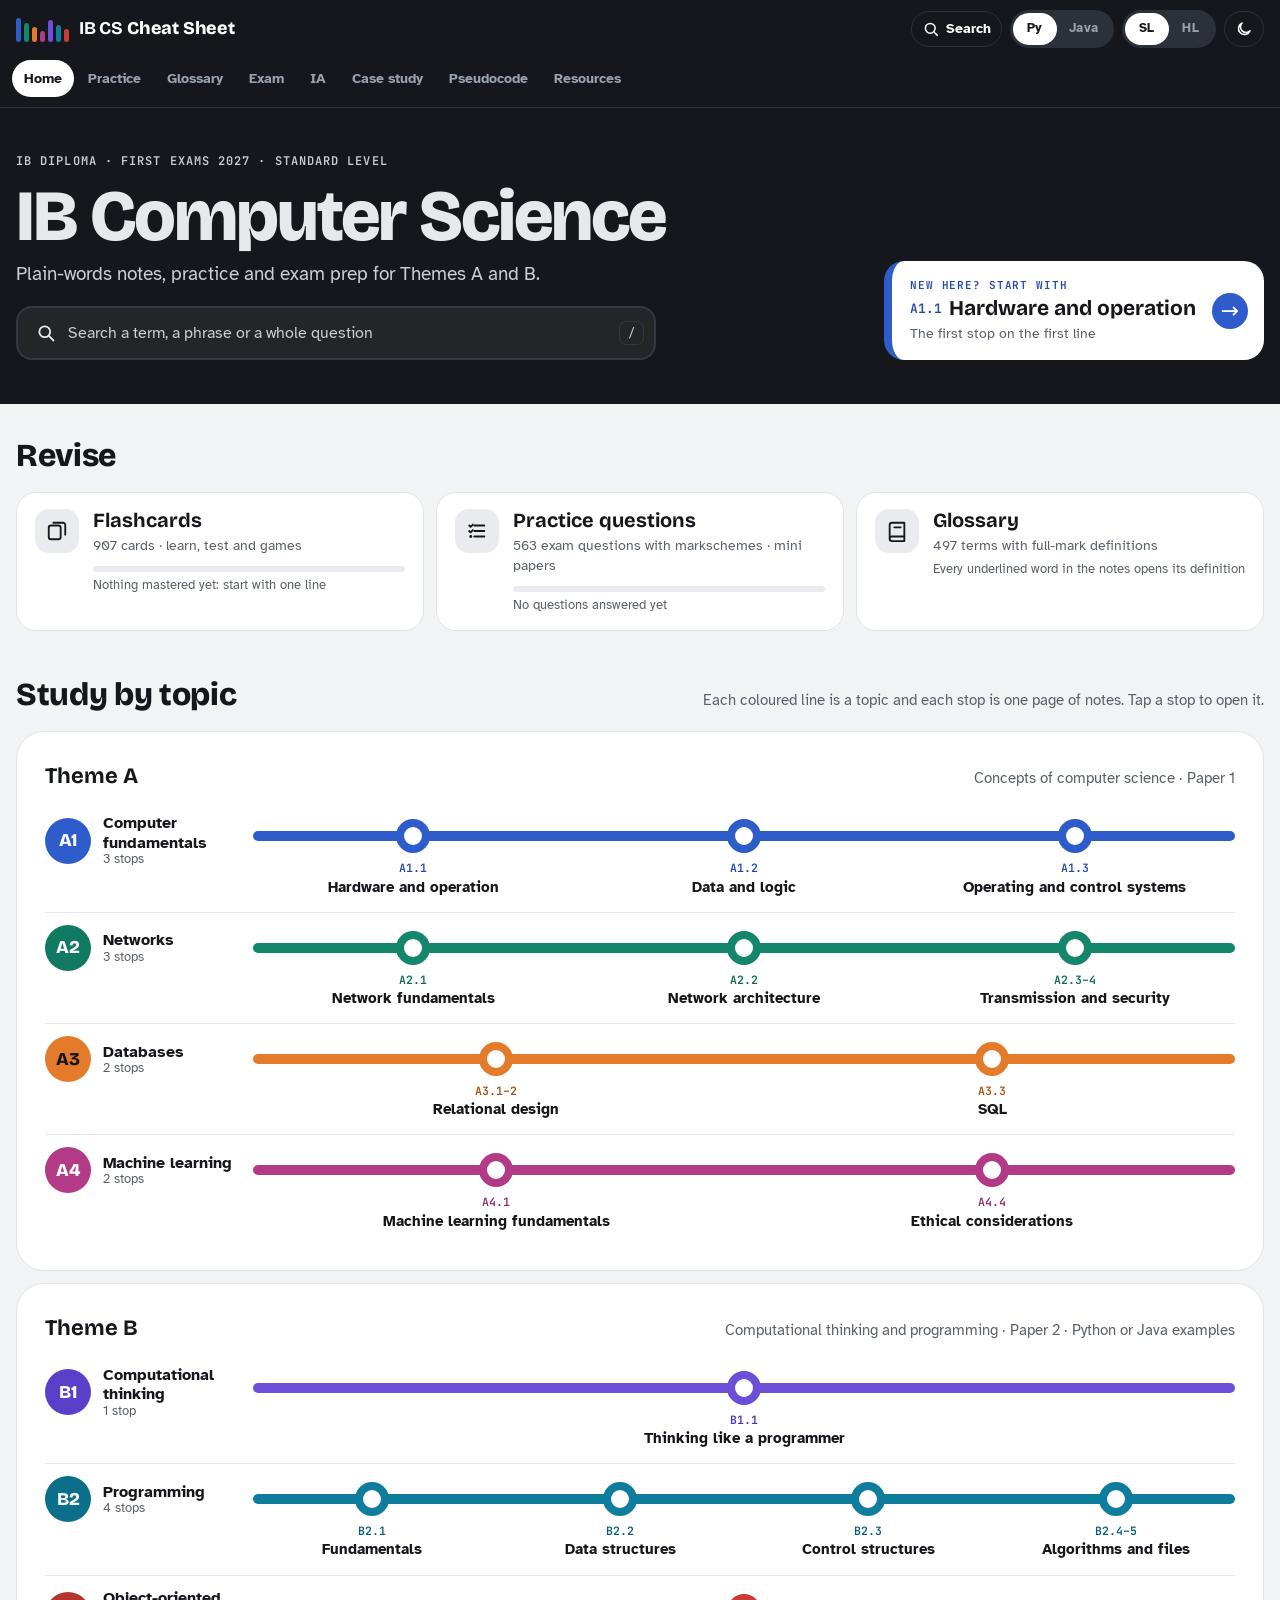
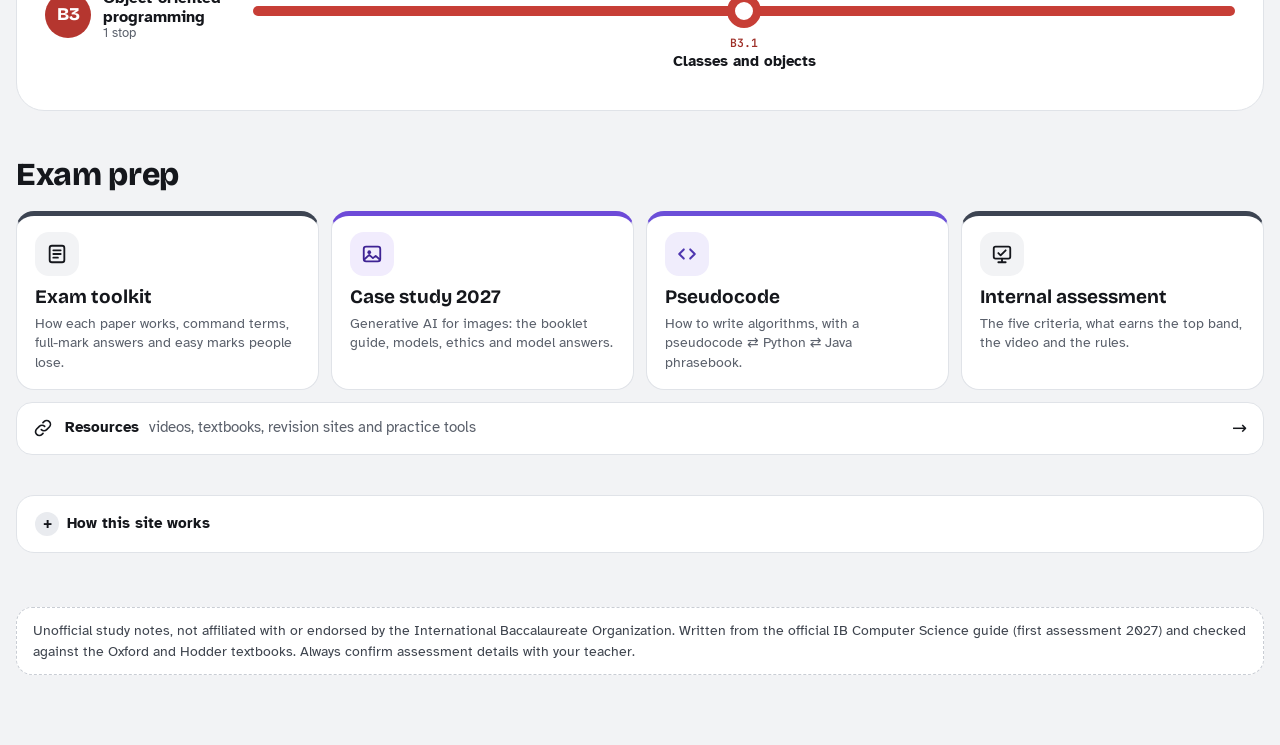
==== index.html @ 24928349 "Practice: 365 new Paper 1 exam-style questions across A1 to A4, each with a markscheme and a step-by" ====
<!doctype html><html lang="en"><head><meta charset="utf-8"><meta name="viewport" content="width=device-width,initial-scale=1,viewport-fit=cover"><title>IB Computer Science notes (2027)</title>

<meta name="description" content="Free IB Diploma Computer Science notes for the 2027 syllabus, SL and HL: every topic in plain words with diagrams, a glossary of definitions, flashcards, exam-style practice questions, Python and Java code, pseudocode help and the 2027 case study.">
<link rel="preconnect" href="https://fonts.googleapis.com"><link rel="preconnect" href="https://fonts.gstatic.com" crossorigin>
<link rel="preload" as="style" href="https://fonts.googleapis.com/css2?family=Atkinson+Hyperlegible:ital,wght@0,400;0,700;1,400&family=Bricolage+Grotesque:opsz,wght@12..96,500;12..96,700;12..96,800&family=JetBrains+Mono:wght@400;600&display=swap" onload="this.onload=null;this.rel='stylesheet'"><noscript><link rel="stylesheet" href="https://fonts.googleapis.com/css2?family=Atkinson+Hyperlegible:ital,wght@0,400;0,700;1,400&family=Bricolage+Grotesque:opsz,wght@12..96,500;12..96,700;12..96,800&family=JetBrains+Mono:wght@400;600&display=swap"></noscript>
<link rel="stylesheet" href="assets/css/style.css?v=20261125i"><meta property="og:type" content="website"><meta property="og:title" content="IB Computer Science notes (2027)"><meta property="og:description" content="Free IB Diploma Computer Science notes for the 2027 syllabus, SL and HL: every topic in plain words with diagrams, a glossary of definitions, flashcards, exam-style practice questions, Python and Java code, pseudocode help and the 2027 case study."><meta name="theme-color" content="#15171C"><link rel="icon" href="favicon.svg" type="image/svg+xml"><link rel="canonical" href="https://d1v4nchik.github.io/dpcomputerscience27/"><meta property="og:url" content="https://d1v4nchik.github.io/dpcomputerscience27/"><meta property="og:image" content="https://d1v4nchik.github.io/dpcomputerscience27/assets/img/social-preview.png"><meta property="og:image:width" content="1280"><meta property="og:image:height" content="640"><meta property="og:image:alt" content="IB Computer Science notes: home page with the topic line map"><meta name="twitter:card" content="summary_large_image"><script>window.CS_STATIC=1</script></head><body><noscript><div style="padding:16px;font-family:sans-serif">Please turn on JavaScript to use these notes.</div></noscript>
<div class="topbar" id="topbar">
  <div class="tb-in">
    <a class="brand" href="#map" aria-label="IB CS Cheat Sheet: line map">
      <span class="bars" aria-hidden="true"><i class="th-A1"></i><i class="th-A2"></i><i class="th-A3"></i><i class="th-A4"></i><i class="th-B1"></i><i class="th-B2"></i><i class="th-B3"></i><i class="th-B4 hlx"></i></span>
      <span class="bname">IB CS <b>Cheat Sheet</b></span>
    </a>
    <nav class="tabs" id="tabs" aria-label="Sections">
      <a href="#map" data-v="map">Home</a>
      <a href="#practice" data-v="practice">Practice</a>
      <a href="#glossary" data-v="glossary">Glossary</a>
      <a href="#exam" data-v="exam">Exam</a>
      <a href="#ia" data-v="ia">IA</a>
      <a href="#case-study" data-v="case-study">Case study</a>
      <a href="#pseudocode" data-v="pseudocode">Pseudocode</a>
      <a href="#resources" data-v="resources">Resources</a>
    </nav>
    <div class="tb-ctl">
      <button type="button" class="iconbtn" id="btn-search" aria-label="Search the notes (press /)"><svg viewBox="0 0 24 24" aria-hidden="true"><circle cx="11" cy="11" r="6.5"/><path d="m16 16 4.5 4.5"/></svg><span class="lbl">Search</span></button>
      <div class="langsw" role="group" aria-label="Code language for Theme B examples">
        <button type="button" data-lang="py" aria-pressed="true" title="Show code examples in Python">Py</button>
        <button type="button" data-lang="java" aria-pressed="false" title="Show code examples in Java">Java</button>
      </div>
      <div class="lvl" role="group" aria-label="Course level">
        <button type="button" data-level="sl" aria-pressed="true">SL</button>
        <button type="button" data-level="hl" aria-pressed="false">HL</button>
      </div>
      <button type="button" class="iconbtn" id="btn-theme" aria-label="Switch between light and dark"><svg class="i-moon" viewBox="0 0 24 24" aria-hidden="true"><path d="M20 14.5A8 8 0 1 1 9.5 4a6.5 6.5 0 0 0 10.5 10.5z"/></svg><svg class="i-sun" viewBox="0 0 24 24" aria-hidden="true"><circle cx="12" cy="12" r="4"/><path d="M12 2.5v2M12 19.5v2M2.5 12h2M19.5 12h2M5.3 5.3l1.4 1.4M17.3 17.3l1.4 1.4M5.3 18.7l1.4-1.4M17.3 6.7l1.4-1.4"/></svg></button>
    </div>
  </div>
</div>

<div id="app" role="main">
  <section class="view" id="view-map" aria-label="Home"></section>
  <section class="view" id="view-page" aria-live="polite"></section>
  <section class="view" id="view-flashcards" aria-label="Flashcards">
    <div class="vhead th-IA"><div class="vh-in"><div class="eyebrow">Practise</div><h1>Practice</h1>
      <p id="fc-intro">Exam-style questions with markschemes, flashcards for every term, and the IB specimen papers broken down. Your progress is saved on this device.</p></div></div>
    <div class="vbody pxv">
      <div class="studybar" id="sb-flashcards"></div>
      <div class="fcl">
        <aside class="fcl-side">
          <section class="fcl-box fcl-deck"><span class="fcl-bh">Your cards</span>
            <div class="fcx-head"><div class="fcx-stat"><b id="fcx-sel">0</b><span>selected</span></div><div class="fcx-stat"><b id="fcx-selm">0%</b><span>mastered</span></div></div>
            <div class="deck" id="fc-deck"></div>
            <div class="fcl-foot"><span><b id="fcx-mast">0</b> of <span id="fcx-total">0</span> cards in the course mastered</span><div class="fcx-sync" id="fcx-sync"><i></i><span>Progress saved on this device</span></div></div>
          </section>
          <div class="modes" id="fc-modes" role="group" aria-label="Study mode" hidden></div>
        </aside>
        <div class="fcl-main">
          <div class="pmh"><div class="sb-modes" role="group" aria-label="Study mode"></div></div>
          <div class="focusbar" id="fc-focusbar"></div>
          <div class="stage" id="fc-stage" aria-live="polite"></div>
        </div>
      </div>
    </div>
  </section>
  <section class="view" id="view-practice" aria-label="Practice"></section>
  <section class="view" id="view-specimen" aria-label="Specimen papers"></section>
  <section class="view" id="view-glossary" aria-label="Glossary"></section>
  <section class="view" id="view-resources" aria-label="Resources"></section>
</div>

<div class="sheet-scrim" id="sheet-scrim" hidden></div>
<script src="assets/js/offline.js" defer></script>
<aside class="sheet" id="sheet" role="dialog" aria-modal="true" aria-labelledby="sheet-title" hidden>
  <div class="sheet-in" id="sheet-in"></div>
</aside>

<div class="search" id="search" role="dialog" aria-modal="true" aria-label="Search" hidden>
  <div class="search-box">
    <div class="search-row"><svg viewBox="0 0 24 24" aria-hidden="true"><circle cx="11" cy="11" r="6.5"/><path d="m16 16 4.5 4.5"/></svg>
      <input id="search-in" type="search" placeholder="Search a term, a phrase or a whole question" aria-label="Search terms, topics and notes" autocomplete="off" spellcheck="false">
      <button type="button" class="minibtn" id="search-close">Close <span class="kbd">Esc</span></button></div>
    <div class="search-res" id="search-res"></div>
  </div>
</div>


<script src="assets/js/data.js?v=20261126a"></script>
<script src="assets/js/syllabus.js?v=20261125i"></script>
<script src="assets/js/specimen.js?v=20261125i"></script>
<script src="assets/js/app.js?v=20261125i"></script>
<script src="assets/js/specview.js?v=20261125i"></script>
</body></html>
---- assets/css/style.css ----
/* inline colours from the notes (light), then dark values */
:root{--bd15171c:#15171C;--bd3d4452:#3D4452;--bd3e2394:#3E2394;--bdb8bec8:#B8BEC8;--bdc9cdd4:#C9CDD4;--bdd5d9df:#D5D9DF;--bde0e3e8:#E0E3E8;--bde6c65c:#E6C65C;--bde6e8ec:#E6E8EC;--bdeda19c:#EDA19C;--bdf2a900:#F2A900;--bdf2b07a:#F2B07A;--bdf8dcc4:#F8DCC4;--bdffffff:#FFFFFF;--bg000000:#000000;--bg000080:#000080;--bg0000ff:#0000FF;--bg008000:#008000;--bg008080:#008080;--bg00ff00:#00FF00;--bg00ffff:#00FFFF;--bg0a5f77:#0A5F77;--bg0b6e8a:#0B6E8A;--bg0d6b55:#0D6B55;--bg0e7c9b:#0E7C9B;--bg0f7a61:#0F7A61;--bg13866b:#13866B;--bg15171c:#15171C;--bg1e7a45:#1E7A45;--bg2449a8:#2449A8;--bg2828f0:#2828F0;--bg2841f0:#2841F0;--bg285af0:#285AF0;--bg2873f0:#2873F0;--bg288cf0:#288CF0;--bg28a5f0:#28A5F0;--bg28bef0:#28BEF0;--bg28d7f0:#28D7F0;--bg28f028:#28F028;--bg28f041:#28F041;--bg28f05a:#28F05A;--bg28f073:#28F073;--bg28f08c:#28F08C;--bg28f0a5:#28F0A5;--bg28f0be:#28F0BE;--bg28f0d7:#28F0D7;--bg28f0f0:#28F0F0;--bg2b303b:#2B303B;--bg2e5ccb:#2E5CCB;--bg2e7d32:#2E7D32;--bg3a3f48:#3A3F48;--bg3a4050:#3A4050;--bg3a9946:#3A9946;--bg3d4452:#3D4452;--bg3e2394:#3E2394;--bg3fa34d:#3FA34D;--bg4128f0:#4128F0;--bg418f45:#418F45;--bg41f028:#41F028;--bg4b2ba8:#4B2BA8;--bg4e36b0:#4E36B0;--bg4eab59:#4EAB59;--bg5a28f0:#5A28F0;--bg5a3fc9:#5A3FC9;--bg5a606b:#5A606B;--bg5af028:#5AF028;--bg6b4fd8:#6B4FD8;--bg6d4ad8:#6D4AD8;--bg7328f0:#7328F0;--bg73f028:#73F028;--bg7a5c00:#7A5C00;--bg7bc67e:#7BC67E;--bg7cc4b1:#7CC4B1;--bg800000:#800000;--bg800080:#800080;--bg808000:#808000;--bg808080:#808080;--bg84c5be:#84C5BE;--bg89c5de:#89C5DE;--bg8c28f0:#8C28F0;--bg8cf028:#8CF028;--bg8e2a6a:#8E2A6A;--bg8ea8e6:#8EA8E6;--bg8ec5ff:#8EC5FF;--bg9c84ec:#9C84EC;--bg9e2f28:#9E2F28;--bga3520f:#A3520F;--bga528f0:#A528F0;--bga5f028:#A5F028;--bga6d7c9:#A6D7C9;--bga8380a:#A8380A;--bga9d9e6:#A9D9E6;--bgacd5ff:#ACD5FF;--bgb23a86:#B23A86;--bgb3a4ee:#B3A4EE;--bgb4301f:#B4301F;--bgb5362f:#B5362F;--bgb5c7f0:#B5C7F0;--bgb7dbff:#B7DBFF;--bgb8bec8:#B8BEC8;--bgb9621f:#B9621F;--bgbe28f0:#BE28F0;--bgbef028:#BEF028;--bgc0c0c0:#C0C0C0;--bgc2410c:#C2410C;--bgc73e36:#C73E36;--bgc8e6ef:#C8E6EF;--bgc99a06:#C99A06;--bgc9cdd4:#C9CDD4;--bgcbe7df:#CBE7DF;--bgcfc4f6:#CFC4F6;--bgd5dff7:#D5DFF7;--bgd728f0:#D728F0;--bgd7f028:#D7F028;--bgda8dbf:#DA8DBF;--bgdfd8f8:#DFD8F8;--bge2c76d:#E2C76D;--bge37b2b:#E37B2B;--bge4f3f7:#E4F3F7;--bge4f4ea:#E4F4EA;--bge5f3ef:#E5F3EF;--bge6c65c:#E6C65C;--bge8833a:#E8833A;--bge9ecf1:#E9ECF1;--bge9eefb:#E9EEFB;--bgeaf6f2:#EAF6F2;--bgeecde2:#EECDE2;--bgf02828:#F02828;--bgf02841:#F02841;--bgf0285a:#F0285A;--bgf02873:#F02873;--bgf0288c:#F0288C;--bgf028a5:#F028A5;--bgf028be:#F028BE;--bgf028d7:#F028D7;--bgf028f0:#F028F0;--bgf04128:#F04128;--bgf05a28:#F05A28;--bgf07328:#F07328;--bgf08c28:#F08C28;--bgf0a528:#F0A528;--bgf0be28:#F0BE28;--bgf0d728:#F0D728;--bgf0edfc:#F0EDFC;--bgf0f028:#F0F028;--bgf1ecfd:#F1ECFD;--bgf2a900:#F2A900;--bgf2b07a:#F2B07A;--bgf2f3f5:#F2F3F5;--bgf3bdb9:#F3BDB9;--bgf7d3d1:#F7D3D1;--bgf7e7f1:#F7E7F1;--bgf7f8fa:#F7F8FA;--bgf8d2b2:#F8D2B2;--bgf8dcc4:#F8DCC4;--bgfbf4dc:#FBF4DC;--bgfce8e6:#FCE8E6;--bgfcebea:#FCEBEA;--bgfceee2:#FCEEE2;--bgfdecea:#FDECEA;--bgfdf1e2:#FDF1E2;--bgff0000:#FF0000;--bgff00ff:#FF00FF;--bgffc83d:#FFC83D;--bgffd66b:#FFD66B;--bgfff4e5:#FFF4E5;--bgffff00:#FFFF00;--bgffffff:#FFFFFF;--fg0a5f77:#0A5F77;--fg0d6b55:#0D6B55;--fg0e7c9b:#0E7C9B;--fg13866b:#13866B;--fg15171c:#15171C;--fg1e7a45:#1E7A45;--fg2449a8:#2449A8;--fg2e5ccb:#2E5CCB;--fg3e2394:#3E2394;--fg4e36b0:#4E36B0;--fg5a606b:#5A606B;--fg6b4fd8:#6B4FD8;--fg6d4ad8:#6D4AD8;--fg7a5c00:#7A5C00;--fg8a4b00:#8A4B00;--fg8e2a6a:#8E2A6A;--fg9e2f28:#9E2F28;--fga3520f:#A3520F;--fgb23a86:#B23A86;--fgb4301f:#B4301F;--fgc2410c:#C2410C;--fgc73e36:#C73E36;--fge0463f:#E0463F;--mk15171c:#15171C;--mk3a3f48:#3A3F48;--mkc9cdd4:#C9CDD4;--mkeaf6f2:#EAF6F2;--mkffffff:#FFFFFF;}
.th-B1,[data-th="B1"]{--line:#6B4FD8;--band:#5A3FC9;--tdark:#4E36B0;--mid:#B3A4EE;--tint:#F0EDFC;--tint2:#DFD8F8;--on:#FFFFFF}
.th-B2,[data-th="B2"]{--line:#0E7C9B;--band:#0B6E8A;--tdark:#0A5F77;--mid:#7FC3D6;--tint:#E4F3F7;--tint2:#C8E6EF;--on:#FFFFFF}
.th-B3,[data-th="B3"]{--line:#C73E36;--band:#B5362F;--tdark:#9E2F28;--mid:#EDA19C;--tint:#FCEBEA;--tint2:#F7D3D1;--on:#FFFFFF}
.th-A1,[data-th="A1"]{--line:#2E5CCB;--band:#2E5CCB;--tdark:#2449A8;--mid:#8EA8E6;--tint:#E9EEFB;--tint2:#D5DFF7;--on:#FFFFFF}
.th-A2,[data-th="A2"]{--line:#13866B;--band:#0F7A61;--tdark:#0D6B55;--mid:#7CC4B1;--tint:#E5F3EF;--tint2:#CBE7DF;--on:#FFFFFF}
.th-A3,[data-th="A3"]{--line:#E37B2B;--band:#E37B2B;--tdark:#A3520F;--mid:#F2B07A;--tint:#FCEEE2;--tint2:#F8DCC4;--on:#15171C}
.th-A4,[data-th="A4"]{--line:#B23A86;--band:#B23A86;--tdark:#8E2A6A;--mid:#DA8DBF;--tint:#F7E7F1;--tint2:#EECDE2;--on:#FFFFFF}
.th-IA,[data-th="IA"]{--line:#3D4452;--band:#2B303B;--tdark:#15171C;--mid:#9AA3AE;--tint:#F2F3F5;--tint2:#E0E3E8;--on:#FFFFFF}
.th-B4,[data-th="B4"]{--line:#C99A06;--band:#C99A06;--tdark:#7A5C00;--mid:#E6C65C;--tint:#FBF4DC;--tint2:#F3E3AE;--on:#15171C}
.th-CS,[data-th="CS"]{--line:#6D4AD8;--band:#4B2BA8;--tdark:#3E2394;--mid:#B7A3F2;--tint:#F1ECFD;--tint2:#E2D8FA;--on:#FFFFFF}
.th-EX,[data-th="EX"]{--line:#3D4452;--band:#2B303B;--tdark:#15171C;--mid:#9AA3AE;--tint:#F2F3F5;--tint2:#E0E3E8;--on:#FFFFFF}
@media (prefers-color-scheme: dark){:root:not([data-theme="light"]){--bd15171c:#C9CED6;--bd3d4452:#AFB7C5;--bd3e2394:#B0AAFF;--bdb8bec8:#3A3D42;--bdc9cdd4:#3B3D41;--bdd5d9df:#3B3D40;--bde0e3e8:#30343C;--bde6c65c:#5C4B10;--bde6e8ec:#2C3038;--bdeda19c:#68413F;--bdf2a900:#6A4400;--bdf2b07a:#664528;--bdf8dcc4:#584A3E;--bdffffff:#3D3D3D;--bg000000:#030303;--bg000080:#0C0059;--bg0000ff:#0900EE;--bg008000:#007000;--bg008080:#007070;--bg00ff00:#162E14;--bg00ffff:#002A2A;--bg0a5f77:#00526A;--bg0b6e8a:#005F7B;--bg0d6b55:#005D48;--bg0e7c9b:#006C8A;--bg0f7a61:#006B53;--bg13866b:#00755B;--bg15171c:#0A0B0E;--bg1e7a45:#006B37;--bg2449a8:#193C9A;--bg2828f0:#2300DF;--bg2841f0:#202CDE;--bg285af0:#1B47DD;--bg2873f0:#1260DC;--bg288cf0:#0278DA;--bg28a5f0:#008FD9;--bg28bef0:#00A6D7;--bg28d7f0:#00363F;--bg28f028:#1B3319;--bg28f041:#193319;--bg28f05a:#18331A;--bg28f073:#15331C;--bg28f08c:#10321E;--bg28f0a5:#0A3221;--bg28f0be:#013225;--bg28f0d7:#00312A;--bg28f0f0:#002F2F;--bg2b303b:#0B0F19;--bg2e5ccb:#204CBA;--bg2e7d32:#1B6D22;--bg3a3f48:#818691;--bg3a4050:#7F8698;--bg3a9946:#238634;--bg3d4452:#7E8696;--bg3e2394:#361588;--bg3fa34d:#278F3A;--bg4128f0:#3900DF;--bg418f45:#2E7D34;--bg41f028:#1B3218;--bg4b2ba8:#411B9A;--bg4e36b0:#4327A1;--bg4eab59:#389645;--bg5a28f0:#4F00DE;--bg5a3fc9:#4E2EB9;--bg5a606b:#787E8A;--bg5af028:#1B3116;--bg6b4fd8:#5D3DC6;--bg6d4ad8:#5F38C6;--bg7328f0:#6600DE;--bg73f028:#1C3014;--bg7a5c00:#6C4E00;--bg7bc67e:#63AE67;--bg7cc4b1:#64AC99;--bg800000:#730000;--bg800080:#730073;--bg808000:#6F6F00;--bg808080:#5D5D5D;--bg84c5be:#6CACA6;--bg89c5de:#70ACC4;--bg8c28f0:#7C00DD;--bg8cf028:#1D2E10;--bg8e2a6a:#7F1A5D;--bg8ea8e6:#7891CE;--bg8ec5ff:#18314A;--bg9c84ec:#886FD5;--bg9e2f28:#8E1F1A;--bga3520f:#924200;--bga528f0:#9300DC;--bga5f028:#1E2B0C;--bga6d7c9:#1A302A;--bga8380a:#972700;--bga9d9e6:#172C32;--bgacd5ff:#182A3B;--bgb23a86:#A02776;--bgb3a4ee:#9C8CD5;--bgb4301f:#A21C0B;--bgb5362f:#A3231F;--bgb5c7f0:#242C3D;--bgb7dbff:#182736;--bgb8bec8:#252931;--bgb9621f:#A65000;--bgbe28f0:#AA00DB;--bgbef028:#1F2907;--bgc0c0c0:#2F2F2F;--bgc2410c:#AF2E00;--bgc73e36:#B32A25;--bgc8e6ef:#2C454D;--bgc99a06:#B28400;--bgc9cdd4:#282A2D;--bgcbe7df:#192522;--bgcfc4f6:#2F2551;--bgd5dff7:#232E47;--bgd728f0:#C100DA;--bgd7f028:#202502;--bgda8dbf:#C277A8;--bgdfd8f8:#292245;--bge2c76d:#352B05;--bge37b2b:#CB6602;--bge4f3f7:#23373D;--bge4f4ea:#263B2E;--bge5f3ef:#283A35;--bge6c65c:#352B05;--bge8833a:#D06D1E;--bge9ecf1:#1C1D1F;--bge9eefb:#1D263C;--bgeaf6f2:#253731;--bgeecde2:#492C3F;--bgf02828:#D9000D;--bgf02841:#D9002E;--bgf0285a:#D90048;--bgf02873:#D90061;--bgf0288c:#D90079;--bgf028a5:#D80091;--bgf028be:#D800A9;--bgf028d7:#D800C1;--bgf028f0:#D800D9;--bgf04128:#D92609;--bgf05a28:#D84303;--bgf07328:#D85D00;--bgf08c28:#D77500;--bgf0a528:#D68C00;--bgf0be28:#382B06;--bgf0d728:#2D2701;--bgf0edfc:#221C3A;--bgf0f028:#212100;--bgf1ecfd:#241A3C;--bgf2a900:#D89000;--bgf2b07a:#432810;--bgf2f3f5:#121418;--bgf3bdb9:#3A2322;--bgf7d3d1:#492523;--bgf7e7f1:#3A2332;--bgf7f8fa:#16191E;--bgf8d2b2:#302113;--bgf8dcc4:#523923;--bgfbf4dc:#453C1E;--bgfce8e6:#3F1F1B;--bgfcebea:#3C1D1B;--bgfceee2:#412D1C;--bgfdecea:#3D1E1A;--bgfdf1e2:#41301C;--bgff0000:#E70000;--bgff00ff:#E600E7;--bgffc83d:#342602;--bgffd66b:#2F2200;--bgfff4e5:#3E2F1B;--bgffff00:#1C1C00;--bgffffff:#1B1E24;--fg0a5f77:#7BB6CD;--fg0d6b55:#77B9A3;--fg0e7c9b:#5EA9C5;--fg13866b:#5EAE95;--fg15171c:#E6E8EC;--fg1e7a45:#6FB585;--fg2449a8:#83ACFF;--fg2e5ccb:#72A0FF;--fg3e2394:#B0AAFF;--fg4e36b0:#A59EFF;--fg5a606b:#A3A9B4;--fg6b4fd8:#9A8BFF;--fg6d4ad8:#9E8AFF;--fg7a5c00:#BDA266;--fg8a4b00:#D49969;--fg8e2a6a:#E489BD;--fg9e2f28:#ED887C;--fga3520f:#D68C5D;--fgb23a86:#DD75B2;--fgb4301f:#F07C69;--fgc2410c:#E87854;--fgc73e36:#E97266;--fge0463f:#E6655A;--mk15171c:#C9CED6;--mk3a3f48:#B5BAC3;--mkc9cdd4:#282A2D;--mkeaf6f2:#171C1A;--mkffffff:#1B1E24;}
:root:not([data-theme="light"]) .th-B1,:root:not([data-theme="light"]) [data-th="B1"]{--tdark:#A59EFF;--tint:#1C1B21;--tint2:#4E4A5A;--band:#4E2EB9}
:root:not([data-theme="light"]) .th-B2,:root:not([data-theme="light"]) [data-th="B2"]{--tdark:#7BB6CD;--tint:#171D1F;--tint2:#415054;--band:#005F7B}
:root:not([data-theme="light"]) .th-B3,:root:not([data-theme="light"]) [data-th="B3"]{--tdark:#ED887C;--tint:#211A1A;--tint2:#5A4847;--band:#A3231F}
:root:not([data-theme="light"]) .th-A1,:root:not([data-theme="light"]) [data-th="A1"]{--tdark:#83ACFF;--tint:#1A1C21;--tint2:#484D59;--band:#204CBA}
:root:not([data-theme="light"]) .th-A2,:root:not([data-theme="light"]) [data-th="A2"]{--tdark:#77B9A3;--tint:#181D1C;--tint2:#43514D;--band:#006B53}
:root:not([data-theme="light"]) .th-A3,:root:not([data-theme="light"]) [data-th="A3"]{--tdark:#D68C5D;--tint:#201A16;--tint2:#584A3E;--band:#CB6602}
:root:not([data-theme="light"]) .th-A4,:root:not([data-theme="light"]) [data-th="A4"]{--tdark:#E489BD;--tint:#211B1F;--tint2:#584752;--band:#A02776}
:root:not([data-theme="light"]) .th-IA,:root:not([data-theme="light"]) [data-th="IA"]{--tdark:#E6E8EC;--tint:#121418;--tint2:#30343C;--band:#0B0F19}
:root:not([data-theme="light"]) .th-B4,:root:not([data-theme="light"]) [data-th="B4"]{--tdark:#BDA266;--tint:#1D1A11;--tint2:#554D32;--band:#B28400}
:root:not([data-theme="light"]) .th-CS,:root:not([data-theme="light"]) [data-th="CS"]{--tdark:#B0AAFF;--tint:#1D1B21;--tint2:#4F4A5B;--band:#411B9A}
:root:not([data-theme="light"]) .th-EX,:root:not([data-theme="light"]) [data-th="EX"]{--tdark:#E6E8EC;--tint:#121418;--tint2:#30343C;--band:#0B0F19}}
:root[data-theme="dark"]{--bd15171c:#C9CED6;--bd3d4452:#AFB7C5;--bd3e2394:#B0AAFF;--bdb8bec8:#3A3D42;--bdc9cdd4:#3B3D41;--bdd5d9df:#3B3D40;--bde0e3e8:#30343C;--bde6c65c:#5C4B10;--bde6e8ec:#2C3038;--bdeda19c:#68413F;--bdf2a900:#6A4400;--bdf2b07a:#664528;--bdf8dcc4:#584A3E;--bdffffff:#3D3D3D;--bg000000:#030303;--bg000080:#0C0059;--bg0000ff:#0900EE;--bg008000:#007000;--bg008080:#007070;--bg00ff00:#162E14;--bg00ffff:#002A2A;--bg0a5f77:#00526A;--bg0b6e8a:#005F7B;--bg0d6b55:#005D48;--bg0e7c9b:#006C8A;--bg0f7a61:#006B53;--bg13866b:#00755B;--bg15171c:#0A0B0E;--bg1e7a45:#006B37;--bg2449a8:#193C9A;--bg2828f0:#2300DF;--bg2841f0:#202CDE;--bg285af0:#1B47DD;--bg2873f0:#1260DC;--bg288cf0:#0278DA;--bg28a5f0:#008FD9;--bg28bef0:#00A6D7;--bg28d7f0:#00363F;--bg28f028:#1B3319;--bg28f041:#193319;--bg28f05a:#18331A;--bg28f073:#15331C;--bg28f08c:#10321E;--bg28f0a5:#0A3221;--bg28f0be:#013225;--bg28f0d7:#00312A;--bg28f0f0:#002F2F;--bg2b303b:#0B0F19;--bg2e5ccb:#204CBA;--bg2e7d32:#1B6D22;--bg3a3f48:#818691;--bg3a4050:#7F8698;--bg3a9946:#238634;--bg3d4452:#7E8696;--bg3e2394:#361588;--bg3fa34d:#278F3A;--bg4128f0:#3900DF;--bg418f45:#2E7D34;--bg41f028:#1B3218;--bg4b2ba8:#411B9A;--bg4e36b0:#4327A1;--bg4eab59:#389645;--bg5a28f0:#4F00DE;--bg5a3fc9:#4E2EB9;--bg5a606b:#787E8A;--bg5af028:#1B3116;--bg6b4fd8:#5D3DC6;--bg6d4ad8:#5F38C6;--bg7328f0:#6600DE;--bg73f028:#1C3014;--bg7a5c00:#6C4E00;--bg7bc67e:#63AE67;--bg7cc4b1:#64AC99;--bg800000:#730000;--bg800080:#730073;--bg808000:#6F6F00;--bg808080:#5D5D5D;--bg84c5be:#6CACA6;--bg89c5de:#70ACC4;--bg8c28f0:#7C00DD;--bg8cf028:#1D2E10;--bg8e2a6a:#7F1A5D;--bg8ea8e6:#7891CE;--bg8ec5ff:#18314A;--bg9c84ec:#886FD5;--bg9e2f28:#8E1F1A;--bga3520f:#924200;--bga528f0:#9300DC;--bga5f028:#1E2B0C;--bga6d7c9:#1A302A;--bga8380a:#972700;--bga9d9e6:#172C32;--bgacd5ff:#182A3B;--bgb23a86:#A02776;--bgb3a4ee:#9C8CD5;--bgb4301f:#A21C0B;--bgb5362f:#A3231F;--bgb5c7f0:#242C3D;--bgb7dbff:#182736;--bgb8bec8:#252931;--bgb9621f:#A65000;--bgbe28f0:#AA00DB;--bgbef028:#1F2907;--bgc0c0c0:#2F2F2F;--bgc2410c:#AF2E00;--bgc73e36:#B32A25;--bgc8e6ef:#2C454D;--bgc99a06:#B28400;--bgc9cdd4:#282A2D;--bgcbe7df:#192522;--bgcfc4f6:#2F2551;--bgd5dff7:#232E47;--bgd728f0:#C100DA;--bgd7f028:#202502;--bgda8dbf:#C277A8;--bgdfd8f8:#292245;--bge2c76d:#352B05;--bge37b2b:#CB6602;--bge4f3f7:#23373D;--bge4f4ea:#263B2E;--bge5f3ef:#283A35;--bge6c65c:#352B05;--bge8833a:#D06D1E;--bge9ecf1:#1C1D1F;--bge9eefb:#1D263C;--bgeaf6f2:#253731;--bgeecde2:#492C3F;--bgf02828:#D9000D;--bgf02841:#D9002E;--bgf0285a:#D90048;--bgf02873:#D90061;--bgf0288c:#D90079;--bgf028a5:#D80091;--bgf028be:#D800A9;--bgf028d7:#D800C1;--bgf028f0:#D800D9;--bgf04128:#D92609;--bgf05a28:#D84303;--bgf07328:#D85D00;--bgf08c28:#D77500;--bgf0a528:#D68C00;--bgf0be28:#382B06;--bgf0d728:#2D2701;--bgf0edfc:#221C3A;--bgf0f028:#212100;--bgf1ecfd:#241A3C;--bgf2a900:#D89000;--bgf2b07a:#432810;--bgf2f3f5:#121418;--bgf3bdb9:#3A2322;--bgf7d3d1:#492523;--bgf7e7f1:#3A2332;--bgf7f8fa:#16191E;--bgf8d2b2:#302113;--bgf8dcc4:#523923;--bgfbf4dc:#453C1E;--bgfce8e6:#3F1F1B;--bgfcebea:#3C1D1B;--bgfceee2:#412D1C;--bgfdecea:#3D1E1A;--bgfdf1e2:#41301C;--bgff0000:#E70000;--bgff00ff:#E600E7;--bgffc83d:#342602;--bgffd66b:#2F2200;--bgfff4e5:#3E2F1B;--bgffff00:#1C1C00;--bgffffff:#1B1E24;--fg0a5f77:#7BB6CD;--fg0d6b55:#77B9A3;--fg0e7c9b:#5EA9C5;--fg13866b:#5EAE95;--fg15171c:#E6E8EC;--fg1e7a45:#6FB585;--fg2449a8:#83ACFF;--fg2e5ccb:#72A0FF;--fg3e2394:#B0AAFF;--fg4e36b0:#A59EFF;--fg5a606b:#A3A9B4;--fg6b4fd8:#9A8BFF;--fg6d4ad8:#9E8AFF;--fg7a5c00:#BDA266;--fg8a4b00:#D49969;--fg8e2a6a:#E489BD;--fg9e2f28:#ED887C;--fga3520f:#D68C5D;--fgb23a86:#DD75B2;--fgb4301f:#F07C69;--fgc2410c:#E87854;--fgc73e36:#E97266;--fge0463f:#E6655A;--mk15171c:#C9CED6;--mk3a3f48:#B5BAC3;--mkc9cdd4:#282A2D;--mkeaf6f2:#171C1A;--mkffffff:#1B1E24;}
:root[data-theme="dark"] .th-B1,:root[data-theme="dark"] [data-th="B1"]{--tdark:#A59EFF;--tint:#1C1B21;--tint2:#4E4A5A;--band:#4E2EB9}
:root[data-theme="dark"] .th-B2,:root[data-theme="dark"] [data-th="B2"]{--tdark:#7BB6CD;--tint:#171D1F;--tint2:#415054;--band:#005F7B}
:root[data-theme="dark"] .th-B3,:root[data-theme="dark"] [data-th="B3"]{--tdark:#ED887C;--tint:#211A1A;--tint2:#5A4847;--band:#A3231F}
:root[data-theme="dark"] .th-A1,:root[data-theme="dark"] [data-th="A1"]{--tdark:#83ACFF;--tint:#1A1C21;--tint2:#484D59;--band:#204CBA}
:root[data-theme="dark"] .th-A2,:root[data-theme="dark"] [data-th="A2"]{--tdark:#77B9A3;--tint:#181D1C;--tint2:#43514D;--band:#006B53}
:root[data-theme="dark"] .th-A3,:root[data-theme="dark"] [data-th="A3"]{--tdark:#D68C5D;--tint:#201A16;--tint2:#584A3E;--band:#CB6602}
:root[data-theme="dark"] .th-A4,:root[data-theme="dark"] [data-th="A4"]{--tdark:#E489BD;--tint:#211B1F;--tint2:#584752;--band:#A02776}
:root[data-theme="dark"] .th-IA,:root[data-theme="dark"] [data-th="IA"]{--tdark:#E6E8EC;--tint:#121418;--tint2:#30343C;--band:#0B0F19}
:root[data-theme="dark"] .th-B4,:root[data-theme="dark"] [data-th="B4"]{--tdark:#BDA266;--tint:#1D1A11;--tint2:#554D32;--band:#B28400}
:root[data-theme="dark"] .th-CS,:root[data-theme="dark"] [data-th="CS"]{--tdark:#B0AAFF;--tint:#1D1B21;--tint2:#4F4A5B;--band:#411B9A}
:root[data-theme="dark"] .th-EX,:root[data-theme="dark"] [data-th="EX"]{--tdark:#E6E8EC;--tint:#121418;--tint2:#30343C;--band:#0B0F19}

/* Layout: a sticky ink top bar over full-width coloured "line" bands; reading column of white cards (880px) like the cheat sheet.
   Type: Bricolage Grotesque for display, Atkinson Hyperlegible for reading, JetBrains Mono for codes and labels. */
:root{
  --f-disp:'Bricolage Grotesque','Arial Narrow',system-ui,sans-serif;
  --f-body:'Atkinson Hyperlegible',system-ui,-apple-system,'Segoe UI',sans-serif;
  --f-mono:'JetBrains Mono',ui-monospace,Menlo,Consolas,monospace;
  --bg:#F2F3F5; --card:#FFFFFF; --soft:#F2F3F5; --soft2:#E9EBEF; --ink:#15171C; --muted:#5A606B; --faint:#8A919C;
  --hair:#E0E3E8; --hair2:#E6E8EC; --bar:#15171C; --bar-ink:#FFFFFF; --bar-muted:#9AA1AD; --bar-hair:#2C3038;
  --well:#15171C; --well-ink:#E6E8EC; --well-muted:#C9CDD4; --well-hair:#343842;
  --code-bg:#15171C; --code-fg:#E6E8EC;
  --hlbg:#FFD66B; --hlfg:#3A2C00; --focus:#FFD66B;
  --g:#1E7A45; --gbg:#E4F4EA; --gtx:#165C34; --gbd:#9FD3B4;
  --r:#B4301F; --rbg:#FCE8E6; --rtx:#8A2316; --rbd:#EDB3AA;
  --o:#B4580F; --obg:#FCEEE2; --otx:#86410A; --obd:#EFC39A;
  --b:#2E5CCB; --bbg:#E9EEFB; --btx:#2449A8; --bbd:#AFC1EE;
  --y:#8A6400; --ybg:#FDF6DC; --ytx:#6E5000; --ybd:#ECD27E;
  --v:#6B4FD8; --vbg:#F0EDFC; --vtx:#4E36B0; --vbd:#CFC4F6;
  --shadow:0 1px 2px rgba(21,23,28,.05),0 8px 24px rgba(21,23,28,.07);
  --scrim:rgba(21,23,28,.42);
  /* names the flashcard engine uses */
  --bg2:var(--card); --bg3:var(--soft); --bg4:var(--soft2); --tx:var(--ink); --tx2:#3D434D; --tx3:var(--muted); --bd:var(--hair); --bd2:#C9CDD4;
  --acc:var(--ink); --acc2:#3D434D; --acc3:#E6E8EC; --on:#FFFFFF; --mark:#E8A900; --hl:var(--hlbg);
  --ans-bg:var(--vbg); --ans-tx:var(--vtx); --ans-bd:var(--vbd);
}
@media (prefers-color-scheme: dark){:root:not([data-theme="light"]){
  --bg:#121418; --card:#1B1E24; --soft:#121418; --soft2:#2B2F37; --ink:#E6E8EC; --muted:#A3A9B4; --faint:#7D8490;
  --hair:#30343C; --hair2:#2C3038; --bar:#0A0B0E; --bar-ink:#F2F3F5; --bar-muted:#8B929E; --bar-hair:#262A31;
  --well:#0A0B0E; --well-ink:#E6E8EC; --well-muted:#B4BAC4; --well-hair:#2C3038;
  --code-bg:#0A0B0E; --code-fg:#E6E8EC;
  --hlbg:#E6C35A; --hlfg:#2A2000; --focus:#E6C35A;
  --g:#4CC38A; --gbg:#13291E; --gtx:#8FE0B5; --gbd:#2A5A40;
  --r:#F07A6E; --rbg:#2E1715; --rtx:#F6AAA2; --rbd:#6E2E28;
  --o:#F0A35E; --obg:#2E2012; --otx:#F5C08F; --obd:#6B4421;
  --b:#7FA2F0; --bbg:#162038; --btx:#A9C1F5; --bbd:#2F4778;
  --y:#E6C35A; --ybg:#2B2410; --ytx:#EFD88E; --ybd:#6A5520;
  --v:#A893F2; --vbg:#211C35; --vtx:#C9BCF7; --vbd:#4A3D80;
  --shadow:0 1px 2px rgba(0,0,0,.35),0 8px 24px rgba(0,0,0,.3); --scrim:rgba(0,0,0,.6);
  --tx2:#C3C8D0; --bd2:#454B55; --acc2:#C3C8D0; --acc3:#2B2F37; --on:#15171C; --mark:#E6C35A;
  color-scheme:dark}}
:root[data-theme="dark"]{
  --bg:#121418; --card:#1B1E24; --soft:#121418; --soft2:#2B2F37; --ink:#E6E8EC; --muted:#A3A9B4; --faint:#7D8490;
  --hair:#30343C; --hair2:#2C3038; --bar:#0A0B0E; --bar-ink:#F2F3F5; --bar-muted:#8B929E; --bar-hair:#262A31;
  --well:#0A0B0E; --well-ink:#E6E8EC; --well-muted:#B4BAC4; --well-hair:#2C3038;
  --code-bg:#0A0B0E; --code-fg:#E6E8EC;
  --hlbg:#E6C35A; --hlfg:#2A2000; --focus:#E6C35A;
  --g:#4CC38A; --gbg:#13291E; --gtx:#8FE0B5; --gbd:#2A5A40;
  --r:#F07A6E; --rbg:#2E1715; --rtx:#F6AAA2; --rbd:#6E2E28;
  --o:#F0A35E; --obg:#2E2012; --otx:#F5C08F; --obd:#6B4421;
  --b:#7FA2F0; --bbg:#162038; --btx:#A9C1F5; --bbd:#2F4778;
  --y:#E6C35A; --ybg:#2B2410; --ytx:#EFD88E; --ybd:#6A5520;
  --v:#A893F2; --vbg:#211C35; --vtx:#C9BCF7; --vbd:#4A3D80;
  --shadow:0 1px 2px rgba(0,0,0,.35),0 8px 24px rgba(0,0,0,.3); --scrim:rgba(0,0,0,.6);
  --tx2:#C3C8D0; --bd2:#454B55; --acc2:#C3C8D0; --acc3:#2B2F37; --on:#15171C; --mark:#E6C35A;
  color-scheme:dark}

*{box-sizing:border-box}
html{scroll-padding-top:calc(76px + env(safe-area-inset-top,0px))}
body{margin:0;background:var(--bg);color:var(--ink);font-family:var(--f-body);font-size:15px;line-height:1.5;-webkit-font-smoothing:antialiased;text-rendering:optimizeLegibility}
body::before{content:"";position:fixed;inset:0 0 auto;height:env(safe-area-inset-top,0px);z-index:10;background:var(--bar)}
h1,h2,h3,h4{text-wrap:balance}
button{font:inherit;color:inherit}
:focus-visible{outline:3px solid var(--focus);outline-offset:2px;border-radius:6px}
[style*="JetBrains Mono"],pre,code,.mono{font-variant-ligatures:none;font-feature-settings:"liga" 0,"calt" 0}
@media (prefers-reduced-motion:reduce){*{animation:none!important;transition:none!important;scroll-behavior:auto!important}}
[hidden]{display:none!important}
.view{display:none}
.view.on{display:block}
.gutter{padding-left:max(16px,env(safe-area-inset-left,0px));padding-right:max(16px,env(safe-area-inset-right,0px))}

/* ---------------- top bar ---------------- */
.topbar{position:sticky;top:env(safe-area-inset-top,0px);z-index:50;background:var(--bar);color:var(--bar-ink);border-bottom:1px solid var(--bar-hair)}
.tb-in{max-width:1360px;margin:0 auto;display:flex;align-items:center;gap:10px 18px;padding-block:10px;padding-left:max(16px,env(safe-area-inset-left,0px));padding-right:max(16px,env(safe-area-inset-right,0px));flex-wrap:wrap}
.brand{display:flex;align-items:center;gap:10px;color:var(--bar-ink);text-decoration:none;flex:none}
.brand .bars{display:flex;align-items:flex-end;gap:3px;height:26px}
.brand .bars i{display:block;width:5px;border-radius:3px;background:var(--line)}
.brand .bars i:nth-child(1){height:24px}.brand .bars i:nth-child(2){height:19px}.brand .bars i:nth-child(3){height:15px}.brand .bars i:nth-child(4){height:11px}
.brand .bars i:nth-child(5){height:22px}.brand .bars i:nth-child(6){height:17px}.brand .bars i:nth-child(7){height:13px}.brand .bars i:nth-child(8){height:9px}
.bname{font-family:var(--f-disp);font-weight:700;font-size:18px;letter-spacing:-.01em;white-space:nowrap}
.bname b{font-weight:800}
.tabs{display:flex;gap:2px;flex:1 1 auto;min-width:0;overflow-x:auto;scrollbar-width:none}
.tabs::-webkit-scrollbar{display:none}
.tabs a{color:var(--bar-muted);text-decoration:none;font-weight:700;font-size:14px;padding:8px 12px;border-radius:999px;white-space:nowrap}
.tabs a:hover{color:var(--bar-ink);background:var(--bar-hair)}
.tabs a.on{background:var(--bar-ink);color:var(--bar)}
.tb-ctl{display:flex;align-items:center;gap:8px;flex:none}
.iconbtn{display:inline-flex;align-items:center;gap:6px;height:36px;padding:0 10px;border-radius:999px;border:1.5px solid var(--bar-hair);background:none;color:var(--bar-ink);cursor:pointer;font-weight:700;font-size:13.5px}
.iconbtn:hover{border-color:var(--bar-muted)}
.iconbtn svg{width:18px;height:18px;fill:none;stroke:currentColor;stroke-width:2;stroke-linecap:round;stroke-linejoin:round}
.i-sun{display:none}
:root[data-theme="dark"] .i-sun{display:block}:root[data-theme="dark"] .i-moon{display:none}
@media (prefers-color-scheme: dark){:root:not([data-theme="light"]) .i-sun{display:block}:root:not([data-theme="light"]) .i-moon{display:none}}
.lvl,.langsw{display:flex;background:var(--bar-hair);border-radius:999px;padding:3px}
.lvl button,.langsw button{border:0;background:none;color:var(--bar-muted);font-weight:800;font-size:13px;letter-spacing:.04em;padding:6px 12px;border-radius:999px;cursor:pointer;min-width:44px}
.lvl button[aria-pressed="true"],.langsw button[aria-pressed="true"]{background:var(--bar-ink);color:var(--bar)}
.langsw button[data-lang="java"][aria-pressed="true"]{background:#F5A35C;color:#2A1600}
.lvl button[data-level="hl"][aria-pressed="true"]{background:var(--hlbg);color:var(--hlfg)}
@media (max-width:1500px){.tabs{order:3;flex-basis:100%;margin:2px -4px 0}.tb-ctl{margin-left:auto}}
@media (min-width:1501px){.tabs a{padding:8px 10px}#btn-search .lbl{display:none}}
@media (max-width:460px){.lvl button,.langsw button{min-width:36px;padding:6px 8px}.tb-ctl{gap:6px}}
@media (max-width:520px){.iconbtn .lbl{display:none}.bname{font-size:16px}.tabs a{padding:7px 10px;font-size:13.5px}}
@media (max-width:460px){.bname b{display:none}.tb-in{column-gap:10px}}
@media (max-width:440px){.bname{display:none}.brand .bars{height:24px}}
@media (max-width:380px){.brand .bars{gap:2px}.brand .bars i{width:4px}.iconbtn{padding:0 8px}.lvl button,.langsw button{padding:6px 7px;min-width:32px}.tb-ctl{gap:5px}}

/* ---------------- HL / SL ---------------- */
.hltag{display:inline-flex;align-items:center;font-family:var(--f-mono);font-size:10.5px;font-weight:600;letter-spacing:.06em;background:var(--hlbg);color:var(--hlfg);border-radius:999px;padding:2px 8px;line-height:1.4;white-space:nowrap;vertical-align:middle}
body[data-level="sl"] .hl-only,body[data-level="sl"] .hl-note,body[data-level="sl"] .hlx,body[data-level="sl"] .st[data-hl],body[data-level="sl"] .secs>section[data-hl]{display:none!important}
body[data-level="hl"] .sl-only{display:none!important}
body:not([data-lang="java"]) .lang-java,body[data-lang="java"] .lang-py{display:none!important}
body:not([data-lang="java"]) .lang-note,body:not([data-lang="java"]) .langhint{display:none!important}
.lang-note{font-size:12.5px;line-height:1.45;color:var(--muted);margin:0 0 6px;padding-left:10px;border-left:3px solid #F5A35C}
.langhint{width:100%;max-width:880px;margin:0 auto 10px;display:flex;gap:10px;align-items:flex-start;background:var(--obg);color:var(--otx);border:1px solid var(--obd);border-radius:14px;padding:10px 14px;font-size:13.5px;line-height:1.5}
.langhint b{color:var(--otx)}
.langhint a{color:inherit;font-weight:700}
.hl-only.hlbox{border:2px solid var(--hlbg);border-radius:16px;padding:12px 14px 14px;display:flex;flex-direction:column;gap:12px}
.hlbox>.hlhead{display:flex;gap:8px;align-items:center;font-family:var(--f-mono);font-size:11px;font-weight:600;letter-spacing:.08em;text-transform:uppercase;color:var(--muted)}

/* ---------------- home ---------------- */
.hero{background:var(--well);color:var(--well-ink)}
.hero-in{max-width:1360px;margin:0 auto;padding-block:clamp(28px,5vw,56px) clamp(28px,5vw,48px);padding-left:max(16px,env(safe-area-inset-left,0px));padding-right:max(16px,env(safe-area-inset-right,0px));display:grid;grid-template-columns:minmax(0,1fr) auto;gap:24px 40px;align-items:end}
.eyebrow{font-family:var(--f-mono);font-size:12px;font-weight:600;letter-spacing:.09em;text-transform:uppercase;color:var(--well-muted)}
.hero h1{margin:10px 0 12px;font-family:var(--f-disp);font-weight:800;font-size:clamp(56px,11vw,132px);line-height:.88;letter-spacing:-.035em}
.hero .sub{font-family:var(--f-disp);font-weight:500;font-size:clamp(20px,2.6vw,32px);line-height:1.15;max-width:24em;margin:0 0 14px}
.hero p.lead{max-width:62ch;color:var(--well-muted);font-size:16px;margin:0}
.hero-bars{display:flex;align-items:flex-end;gap:10px;height:220px}
.hero-bars i{display:block;width:24px;border-radius:12px;background:var(--line)}
@media (max-width:820px){.hero-in{grid-template-columns:1fr}.hero-bars{height:90px;gap:7px;order:-1}.hero-bars i{width:14px}}
.ctas{display:grid;grid-template-columns:repeat(auto-fill,minmax(min(100%,220px),1fr));gap:10px;margin-top:22px}
.cta{display:flex;flex-direction:column;gap:2px;border:2px solid var(--well-hair);border-radius:18px;padding:12px 16px 14px;color:var(--well-ink);text-decoration:none;min-width:0}
.cta:hover{border-color:var(--well-muted)}
.cta b{font-family:var(--f-disp);font-weight:700;font-size:21px;line-height:1.1}
.cta span{font-size:13.5px;color:var(--well-muted)}
.cta.pri{background:var(--well-ink);color:var(--well);border-color:var(--well-ink)}
.cta.pri span{color:var(--muted)}
:root[data-theme="dark"] .cta.pri span{color:#5A606B}
.wrap{max-width:1360px;margin:0 auto;padding-block:28px 56px;padding-left:max(16px,env(safe-area-inset-left,0px));padding-right:max(16px,env(safe-area-inset-right,0px));display:flex;flex-direction:column;gap:24px}
.mapcard{background:var(--card);border:1px solid var(--hair);border-radius:28px;padding:clamp(18px,3vw,36px);display:flex;flex-direction:column;gap:18px}
.mapcard>header{display:flex;flex-wrap:wrap;gap:6px 24px;align-items:baseline;justify-content:space-between}
.mapcard h2{margin:0;font-family:var(--f-disp);font-weight:700;font-size:clamp(28px,4vw,40px);line-height:1}
.mapcard header p{margin:0;color:var(--muted);font-size:14.5px;max-width:60ch}
.mline{display:grid;grid-template-columns:200px minmax(0,1fr);gap:12px 18px;align-items:start;padding:14px 0;border-top:1px solid var(--hair2)}
.mline:first-of-type{border-top:0}
.mhead{display:flex;align-items:center;gap:12px;text-decoration:none;color:var(--ink)}
.mbadge{flex:none;width:56px;height:56px;border-radius:50%;background:var(--band);color:var(--on);display:grid;place-items:center;font-family:var(--f-disp);font-weight:800;font-size:21px}
.mname{font-weight:700;font-size:15.5px;line-height:1.25}
.mname small{display:block;font-weight:400;color:var(--muted);font-size:12.5px}
.track{position:relative;display:grid;grid-template-columns:repeat(auto-fit,minmax(150px,1fr));gap:14px 10px;padding-top:6px}
.track::before{content:"";position:absolute;left:0;right:0;top:18px;height:10px;border-radius:5px;background:var(--line)}
.stop{position:relative;display:flex;flex-direction:column;align-items:center;text-align:center;gap:6px;text-decoration:none;color:var(--ink);padding:0 4px;min-width:0}
.stop .st-t{display:flex;flex-direction:column;align-items:center;gap:1px}
.stop .sd{width:34px;height:34px;border-radius:50%;background:var(--card);border:8px solid var(--line);box-sizing:border-box;transition:transform .15s}
.stop:hover .sd{transform:scale(1.15)}
.stop b{font-size:15px;line-height:1.25}
.stop .code{font-family:var(--f-mono);font-size:11.5px;color:var(--tdark);font-weight:600}
.stop small{font-size:12.5px;color:var(--muted);line-height:1.35}
.stop.hlx .sd{border-style:dashed}
@media (max-width:760px){
  .mline{grid-template-columns:1fr}
  .track{grid-template-columns:1fr;padding:0 0 0 6px;gap:0}
  .track::before{left:17px;right:auto;top:6px;bottom:6px;width:10px;height:auto}
  .stop{flex-direction:row;align-items:flex-start;text-align:left;gap:12px;padding:6px 0}
  .stop .sd{flex:none;width:32px;height:32px}
  .stop .st-t{align-items:flex-start;padding-top:4px}
}
.stats{display:grid;grid-template-columns:repeat(auto-fit,minmax(150px,1fr));gap:10px}
.stats div{background:var(--card);border:1px solid var(--hair);border-radius:18px;padding:14px 16px}
.stats b{display:block;font-family:var(--f-disp);font-size:34px;font-weight:800;line-height:1;font-variant-numeric:tabular-nums}
.stats span{font-size:13px;color:var(--muted)}
.howto{display:grid;grid-template-columns:repeat(auto-fit,minmax(min(100%,260px),1fr));gap:10px}
.howto div{background:var(--card);border:1px solid var(--hair);border-radius:18px;padding:14px 16px;font-size:14px}
.howto b{display:block;font-family:var(--f-disp);font-size:18px;margin-bottom:2px}
.howto a{color:var(--ink);text-decoration:none}.howto a:hover{text-decoration:underline}

/* ---------------- view headers (flashcards, glossary, resources) ---------------- */
.vhead{background:var(--band);color:var(--on)}
.vh-in{max-width:1360px;margin:0 auto;padding-block:clamp(24px,4vw,40px);padding-left:max(16px,env(safe-area-inset-left,0px));padding-right:max(16px,env(safe-area-inset-right,0px))}
.vhead .eyebrow{color:inherit;opacity:.8}
.vhead h1{margin:6px 0 10px;font-family:var(--f-disp);font-weight:800;font-size:clamp(44px,8vw,88px);line-height:.9;letter-spacing:-.03em}
.vhead p{max-width:78ch;margin:0;font-size:15.5px;opacity:.92}
.vbody{max-width:1100px;margin:0 auto;padding-block:24px 64px;padding-left:max(16px,env(safe-area-inset-left,0px));padding-right:max(16px,env(safe-area-inset-right,0px))}

/* ---------------- topic pages ---------------- */
.pg{display:block}
.pg header{position:relative}
.pg header>div{padding-left:max(16px,env(safe-area-inset-left,0px))!important;padding-right:max(16px,env(safe-area-inset-right,0px))!important}
@media (min-width:900px){.pg header>div{padding-left:max(40px,env(safe-area-inset-left,0px))!important;padding-right:max(40px,env(safe-area-inset-right,0px))!important}}
.pg header [style*="font-size: 120px"]{font-size:clamp(64px,13vw,120px)!important}
.pg header h1{font-size:clamp(30px,6vw,52px)!important}
.pg header p{margin:0}
.pg header nav a{text-decoration:none}
@media (max-width:640px){.pg header>div{padding-top:18px!important;padding-bottom:22px!important;gap:20px!important}.pg header nav{font-size:13.5px!important}.pg header nav>span{order:3;flex-basis:100%;font-size:11.5px!important}.pg header p[style*="font-size: 17px"]{font-size:15.5px!important}}
.stw{overflow-x:auto;margin:0 -4px;padding:0 4px 4px;scrollbar-width:thin}
.sts{position:relative;display:flex;justify-content:space-between;gap:16px;width:max-content;min-width:100%;--hb:var(--band);--fg:#fff}
/* the line: a faint full track, then a solid fill up to the station you are at */
.sts>.trk{position:absolute;left:0;right:0;top:14px;height:4px;border-radius:2px;pointer-events:none;background:color-mix(in srgb,var(--fg) 30%,transparent)!important}
.sts>.trk-fill{position:absolute;left:0;top:14px;height:4px;border-radius:2px;pointer-events:none;background:var(--fg);width:0;transition:width .35s ease}
.st{font:inherit;background:none;border:0;padding:0;margin:0;cursor:pointer;display:flex;flex-direction:column;align-items:center;gap:8px;color:inherit;font-weight:600!important;font-size:13.5px!important;max-width:160px;text-align:center;position:relative;z-index:1}
.st .dot{position:relative;display:block;width:32px!important;height:32px!important;background:transparent!important;border:0!important;border-radius:0!important}
.st .dot::before{content:"";position:absolute;left:50%;top:50%;width:18px;height:18px;transform:translate(-50%,-50%);box-sizing:border-box;border-radius:50%;background:var(--hb);border:3px solid var(--fg);transition:width .2s,height .2s,box-shadow .2s,background .2s}
.st .dot::after{content:"";position:absolute;left:50%;top:50%;width:10px;height:10px;transform:translate(-50%,-50%);opacity:0}
.st:hover .dot::before{box-shadow:0 0 0 5px color-mix(in srgb,var(--fg) 22%,transparent)}
.st .stn{padding:3px 9px;border-radius:999px;line-height:1.3;opacity:.78;transition:opacity .15s,background .15s}
.st:hover .stn{opacity:1}
/* stations already passed: solid, with a tick */
.st.done .dot::before{background:var(--fg)}
.st.done .dot::after{opacity:1;background:var(--hb);-webkit-mask:url("data:image/svg+xml,%3Csvg xmlns='http://www.w3.org/2000/svg' viewBox='0 0 10 10'%3E%3Cpath d='M1.6 5.2l2.2 2.2 4.6-4.8' fill='none' stroke='black' stroke-width='1.9' stroke-linecap='round' stroke-linejoin='round'/%3E%3C/svg%3E") center/10px no-repeat;mask:url("data:image/svg+xml,%3Csvg xmlns='http://www.w3.org/2000/svg' viewBox='0 0 10 10'%3E%3Cpath d='M1.6 5.2l2.2 2.2 4.6-4.8' fill='none' stroke='black' stroke-width='1.9' stroke-linecap='round' stroke-linejoin='round'/%3E%3C/svg%3E") center/10px no-repeat}
.st.done .stn{opacity:.95}
/* you are here: a bigger station with a halo, and the name in a pill */
.st.cur .dot::before{width:28px;height:28px;background:var(--fg);border:0;box-shadow:0 0 0 6px color-mix(in srgb,var(--fg) 26%,transparent)}
.st.cur .dot::after{opacity:1;width:10px;height:10px;border-radius:50%;background:var(--hb);-webkit-mask:none;mask:none}
.st.cur .stn{opacity:1;background:var(--fg);color:var(--hb);text-decoration:none}
/* the end-of-line quiz is the terminus: a rounded square instead of a circle */
.st[data-sec="quiz"] .dot::before{border-radius:6px}
.st[data-sec="quiz"].cur .dot::before{border-radius:9px}
.st[data-sec="quiz"].cur .dot::after{border-radius:3px}
@media (prefers-reduced-motion:reduce){.sts>.trk-fill,.st .dot::before{transition:none}}
.st[data-hl] .stn::after{content:"HL";display:inline-block;margin-left:5px;font-family:var(--f-mono);font-size:9.5px;font-weight:600;letter-spacing:.05em;background:var(--hlbg);color:var(--hlfg);border-radius:999px;padding:1px 6px;vertical-align:2px;text-decoration:none}
.pg main{padding-left:max(16px,env(safe-area-inset-left,0px))!important;padding-right:max(16px,env(safe-area-inset-right,0px))!important;padding-top:24px!important}
@media (min-width:900px){.pg main{padding-left:max(40px,env(safe-area-inset-left,0px))!important;padding-right:max(40px,env(safe-area-inset-right,0px))!important;padding-top:36px!important}}
.secs{width:100%;max-width:880px;margin:0 auto;display:flex;flex-direction:column;gap:20px}
.secs>section{margin:0!important;min-width:0}
.pg.step .secs>section:not(.cur){display:none!important}
.pg main>nav{max-width:880px;width:100%;margin:0 auto}
.pg.step:not(.last) main>nav{display:none!important}
.pgtools{width:100%;max-width:880px;margin:0 auto;display:flex;flex-wrap:wrap;gap:8px 12px;align-items:center;justify-content:space-between}
.steplabel{font-family:var(--f-mono);font-size:12px;font-weight:600;letter-spacing:.08em;text-transform:uppercase;color:var(--muted)}
.seg{display:inline-flex;background:var(--soft2);border-radius:999px;padding:3px}
.seg button{border:0;background:none;border-radius:999px;padding:5px 12px;font-size:12.5px;font-weight:700;color:var(--muted);cursor:pointer}
.seg button[aria-pressed="true"]{background:var(--card);color:var(--ink);box-shadow:var(--shadow)}
.stepnav{width:100%;max-width:880px;margin:0 auto;display:flex;flex-wrap:wrap;gap:12px;justify-content:space-between;align-items:center}
.pg:not(.step) .stepnav{display:none}
.pill{font:inherit;font-weight:700;font-size:15px;min-height:48px;padding:10px 20px;border-radius:999px;border:2px solid var(--ink);background:var(--card);color:var(--ink);cursor:pointer;text-decoration:none;display:inline-flex;align-items:center;gap:6px}
.pill.pri{background:var(--line);border-color:var(--line);color:var(--on)}
.pill:hover{filter:brightness(1.05)}
.hlgate{max-width:640px;margin:48px auto;background:var(--card);border:1px solid var(--hair);border-radius:22px;padding:24px 26px;display:flex;flex-direction:column;gap:12px;align-items:flex-start}
.hlgate h2{margin:0;font-family:var(--f-disp);font-size:28px}
.pg section{scroll-margin-top:90px}
@media (max-width:640px){
  .secs>section{padding:20px 16px 20px!important;border-radius:18px!important}
  .secs>section h2{font-size:clamp(23px,6.4vw,30px)!important}
  .secs>section [style*="font-size: 17px"]{font-size:16px!important}
}

/* page content basics (were per-page styles) */
.pg p,.sheet p{margin:0}
.pg a{color:var(--tdark);text-decoration:none}
.pg a:hover{color:var(--ink)}
.pg ul,.pg ol,.sheet ul{margin:0;padding-left:20px;display:flex;flex-direction:column;gap:5px}
.pg li::marker{color:var(--line);font-weight:700}
.pg table,.sheet table{width:100%;border-collapse:collapse;font-size:13.5px;line-height:1.4}
.pg th,.sheet th{text-align:left;font-weight:700;background:var(--tint);padding:7px 9px;vertical-align:bottom}
.pg td,.sheet td{padding:7px 9px;border-top:1px solid var(--hair2);vertical-align:top}
.pg td:first-child{font-weight:700}
.pg table.p td:first-child,.pg table.d td:first-child{font-weight:400}
.pg table.d td,.pg table.d th{font-family:var(--f-mono);font-size:12.5px}
.pg table.k td:first-child{font-family:var(--f-mono);font-size:12.5px;color:var(--tdark);white-space:nowrap}
.pg table.c th,.pg table.c td{text-align:center;font-weight:400;font-family:var(--f-mono);font-size:12.5px;padding:6px 4px}
.pg[data-page="A2-basics"] table.c th,.pg[data-page="A2-basics"] table.c td{font-family:var(--f-body)}
.pg[data-page="A1-data-logic"] table.p td:first-child{font-family:var(--f-mono);font-size:12.5px;white-space:nowrap}
.pg pre,.sheet pre{margin:0;font-family:var(--f-mono);font-size:12.5px;line-height:1.65;background:var(--code-bg);color:var(--code-fg);border-radius:14px;padding:14px 16px;overflow-x:auto;white-space:pre;tab-size:4}
.pg code,.sheet code{font-family:var(--f-mono);font-size:.92em;background:var(--soft2);border-radius:5px;padding:1px 5px}
.pg pre code{background:none;padding:0}
.pg small{font-size:12px;color:var(--muted);font-weight:400}
.pg dl,.pg dd{margin:0}
.pg summary,.sheet summary{list-style:none}
.pg summary::-webkit-details-marker,.sheet summary::-webkit-details-marker{display:none}
.pg div[style*="overflow-x: auto"]{scrollbar-width:thin}
.pg figure svg text{font-family:var(--f-body)}

/* glossary terms in the notes */
button.gl{font:inherit;color:inherit;background:none;border:0;padding:0;margin:0;cursor:pointer;text-align:inherit;letter-spacing:inherit;text-transform:inherit;text-decoration:underline dotted;text-decoration-thickness:2px;text-underline-offset:3px;border-radius:3px;text-decoration-color:var(--mid)}
button.gl:hover{background:color-mix(in srgb,var(--hlbg) 45%,transparent)}
button.gl.gA1{--mid:#8EA8E6}button.gl.gA2{--mid:#7CC4B1}button.gl.gA3{--mid:#F2B07A}button.gl.gA4{--mid:#DA8DBF}
button.gl.gB1{--mid:#B3A4EE}button.gl.gB2{--mid:#7FC3D6}button.gl.gB3{--mid:#EDA19C}button.gl.gB4{--mid:#E6C65C}

/* ---------------- term sheet ---------------- */
.sheet-scrim{position:fixed;inset:0;background:var(--scrim);z-index:80}
.sheet{position:fixed;z-index:90;top:0;right:0;bottom:0;width:min(560px,100%);background:var(--card);color:var(--ink);box-shadow:-10px 0 40px rgba(0,0,0,.25);display:flex;flex-direction:column;animation:slidein .22s ease}
@keyframes slidein{from{transform:translateX(30px);opacity:.4}to{transform:none;opacity:1}}
.sheet-in{overflow-y:auto;padding:calc(18px + env(safe-area-inset-top,0px)) max(20px,env(safe-area-inset-right,0px)) calc(28px + env(safe-area-inset-bottom,0px)) 22px;display:flex;flex-direction:column;gap:14px}
@media (max-width:640px){.sheet{top:auto;width:100%;max-height:88vh;border-radius:22px 22px 0 0;animation:slideup .22s ease}.sheet-in{padding:18px max(16px,env(safe-area-inset-right,0px)) calc(24px + env(safe-area-inset-bottom,0px)) max(16px,env(safe-area-inset-left,0px))}}
@keyframes slideup{from{transform:translateY(30px);opacity:.4}to{transform:none;opacity:1}}
.sh-top{display:flex;align-items:center;gap:8px;justify-content:space-between}
.sh-code{font-family:var(--f-mono);font-size:12px;font-weight:600;letter-spacing:.06em;color:var(--tdark)}
.sh-close{border:1.5px solid var(--hair);background:var(--card);border-radius:999px;width:38px;height:38px;cursor:pointer;font-size:18px;line-height:1;color:var(--ink)}
.sheet h2{margin:0;font-family:var(--f-disp);font-weight:800;font-size:clamp(30px,6vw,40px);line-height:1;letter-spacing:-.02em}
.sheet .full{color:var(--muted);font-size:15px;margin-top:-6px}
.sh-def{background:var(--tint);border-radius:16px;padding:14px 16px;display:flex;flex-direction:column;gap:4px}
.sh-def .lab{font-family:var(--f-mono);font-size:11px;font-weight:600;letter-spacing:.08em;text-transform:uppercase;color:var(--tdark)}
.sh-def p{font-size:17px;line-height:1.5}
.sh-prac{background:var(--well);color:var(--well-ink);border-radius:16px;padding:14px 16px}
.sh-prac b.q{display:block;font-size:15px;margin-bottom:8px}
.sh-prac ul{list-style:none;padding:0;display:flex;flex-direction:column;gap:6px;font-size:14px;color:var(--well-muted)}
.sh-prac li{display:flex;gap:8px}
.sh-prac li::before{content:"✓";color:#7FD6A0;font-weight:700;flex:none}
.sh-prac details summary{cursor:pointer;font-weight:700;color:var(--well-ink)}
.sh-links{display:flex;flex-wrap:wrap;gap:8px}
.minibtn{border:1.5px solid var(--bd2);background:var(--card);color:var(--ink);border-radius:999px;padding:6px 13px;font-size:13px;font-weight:700;cursor:pointer;text-decoration:none;display:inline-flex;align-items:center;gap:6px}
.minibtn:hover{border-color:var(--ink)}
.sh-fig{display:flex;flex-direction:column;gap:8px}
.sh-fig .lab{font-family:var(--f-mono);font-size:11px;font-weight:600;letter-spacing:.08em;text-transform:uppercase;color:var(--muted)}
.sh-fig figure{border:1.5px solid var(--hair);border-radius:16px;padding:12px}
.sh-fig [style*="overflow-x: auto"]{max-width:100%}

/* ---------------- search ---------------- */
.search{position:fixed;inset:0;z-index:95;background:var(--scrim);display:flex;justify-content:center;align-items:flex-start;padding:calc(56px + env(safe-area-inset-top,0px)) max(12px,env(safe-area-inset-right,0px)) 12px max(12px,env(safe-area-inset-left,0px))}
.search[hidden]{display:none}
.search-box{width:min(760px,100%);max-height:calc(100vh - 80px);background:var(--card);border-radius:20px;box-shadow:var(--shadow);display:flex;flex-direction:column;overflow:hidden}
.search-row{display:flex;align-items:center;gap:10px;padding:12px 14px;border-bottom:1px solid var(--hair)}
.search-row svg{width:20px;height:20px;flex:none;fill:none;stroke:var(--muted);stroke-width:2;stroke-linecap:round}
.search-row input{flex:1;min-width:0;border:0;background:none;font:inherit;font-size:18px;color:var(--ink);outline:none}
.search-res{overflow-y:auto;padding:8px}
.sr-h{font-family:var(--f-mono);font-size:11px;font-weight:600;letter-spacing:.08em;text-transform:uppercase;color:var(--muted);padding:10px 10px 4px}
.sr-i{display:flex;flex-direction:column;gap:2px;width:100%;text-align:left;border:0;background:none;border-radius:12px;padding:8px 10px;cursor:pointer;color:var(--ink)}
.sr-i:hover,.sr-i.sel{background:var(--soft2)}
.sr-i b{font-size:15px}
.sr-i span{font-size:13px;color:var(--muted);line-height:1.4;display:-webkit-box;-webkit-line-clamp:2;-webkit-box-orient:vertical;overflow:hidden}
.sr-i .k{font-family:var(--f-mono);font-size:11px;color:var(--tdark);font-weight:600}
.sr-none{padding:20px 12px;color:var(--muted)}
mark{background:color-mix(in srgb,var(--hlbg) 60%,transparent);color:inherit;border-radius:3px;padding:0 1px}

/* ---------------- glossary page ---------------- */
.gl-bar{display:flex;flex-wrap:wrap;gap:8px;align-items:center;margin-bottom:16px}
.gl-bar input{flex:1 1 260px;min-width:0;padding:11px 14px;border-radius:12px;border:1.5px solid var(--bd2);background:var(--card);color:var(--ink);font:inherit;font-size:16px}
.chips{display:flex;flex-wrap:wrap;gap:6px}
.chip{border:1.5px solid var(--bd2);background:var(--card);color:var(--ink);border-radius:999px;padding:5px 12px;font-size:13px;font-weight:700;cursor:pointer;display:inline-flex;gap:6px;align-items:center}
.chip i{width:10px;height:10px;border-radius:50%;background:var(--line);display:inline-block}
.chip[aria-pressed="true"]{background:var(--ink);color:var(--card);border-color:var(--ink)}
.gl-group{margin-top:22px}
.gl-group h3{display:flex;gap:10px;align-items:baseline;margin:0 0 8px;font-family:var(--f-disp);font-size:22px}
.gl-group h3 .c{font-family:var(--f-mono);font-size:12px;color:var(--tdark);font-weight:600}
.gl-list{display:grid;grid-template-columns:repeat(auto-fill,minmax(min(100%,320px),1fr));gap:8px}
.gl-item{display:flex;flex-direction:column;gap:3px;text-align:left;background:var(--card);border:1px solid var(--hair);border-radius:14px;padding:10px 12px;cursor:pointer;color:var(--ink);font:inherit;min-width:0}
.gl-item:hover{border-color:var(--line)}
.gl-item b{font-size:15px}
.gl-item b small{font-weight:400;color:var(--muted);font-size:12.5px}
.gl-item>span{font-size:13px;color:var(--muted);line-height:1.4;display:-webkit-box;-webkit-line-clamp:3;-webkit-box-orient:vertical;overflow:hidden}
.gl-item b .hltag{margin-left:4px;font-size:10px;padding:1px 7px}
.gl-count{font-size:13px;color:var(--muted);margin-left:auto}

/* ---------------- resources ---------------- */
.res-sec{margin-top:28px}
.res-sec h2{font-family:var(--f-disp);font-size:clamp(24px,3.5vw,32px);margin:0 0 4px}
.res-sec>p{color:var(--muted);margin:0 0 12px;max-width:72ch}
.res-grid{display:grid;grid-template-columns:repeat(auto-fill,minmax(min(100%,330px),1fr));gap:10px}
.res{display:flex;flex-direction:column;gap:6px;background:var(--card);border:1px solid var(--hair);border-radius:16px;padding:14px 16px;min-width:0}
.res .top{display:flex;gap:8px;align-items:center;flex-wrap:wrap}
.res .tp{font-family:var(--f-mono);font-size:11px;font-weight:600;color:var(--tdark);background:var(--tint);border-radius:999px;padding:2px 8px}
.res .ch{font-size:12.5px;color:var(--muted)}
.res a.t{font-weight:700;font-size:15.5px;line-height:1.3;color:var(--ink);text-decoration:underline;text-decoration-color:var(--hair);text-underline-offset:3px}
.res a.t:hover{text-decoration-color:var(--ink)}
.res p{margin:0;font-size:13.5px;color:var(--tx2);line-height:1.5}
.res .url{font-family:var(--f-mono);font-size:11.5px;color:var(--faint);overflow-wrap:anywhere}
.res.nolink a.t{text-decoration:none}
.chap{display:flex;flex-wrap:wrap;gap:4px 6px}
.chap a{font-size:12px;border:1px solid var(--hair);border-radius:999px;padding:2px 8px;color:var(--tx2);text-decoration:none;background:var(--soft)}
.chap a:hover{border-color:var(--ink)}
.chap a b{font-family:var(--f-mono);font-weight:600;font-size:11px;margin-right:4px;color:var(--tdark)}
.note{background:var(--card);border:1px dashed var(--bd2);border-radius:16px;padding:12px 16px;font-size:14px;color:var(--tx2)}

/* find in the notes */
mark.find{background:var(--hlbg);color:var(--hlfg);border-radius:3px;padding:0 1px;box-decoration-break:clone;-webkit-box-decoration-break:clone}
mark.find.cur{outline:2.5px solid var(--ink);outline-offset:1px}
button.gl.find-btn{background:var(--hlbg);color:var(--hlfg);border-radius:4px}
button.gl.find-btn.cur{outline:2.5px solid var(--ink);outline-offset:1px}
.findbar{position:fixed;left:50%;transform:translateX(-50%);bottom:max(14px,env(safe-area-inset-bottom,0px));z-index:60;display:flex;align-items:center;gap:8px;max-width:calc(100vw - 24px);background:var(--bar);color:var(--bar-ink);border:1px solid var(--bar-hair);border-radius:999px;padding:6px 6px 6px 16px;box-shadow:var(--shadow);font-size:13.5px}
.findbar[hidden]{display:none}
.findbar .fb-q{font-weight:700;white-space:nowrap;overflow:hidden;text-overflow:ellipsis;min-width:0}
.findbar b{font-variant-numeric:tabular-nums;white-space:nowrap}
.findbar .fb-where{color:var(--bar-muted);white-space:nowrap}
.findbar button{border:0;background:var(--bar-hair);color:var(--bar-ink);width:32px;height:32px;border-radius:50%;cursor:pointer;font-size:15px;flex:none}
.findbar button:hover{background:var(--bar-muted);color:var(--bar)}
@media (max-width:460px){.findbar .fb-where{display:none}}
.sr-h small{font-family:var(--f-body);font-size:11.5px;font-weight:400;letter-spacing:0;text-transform:none;margin-left:6px}
.sr-sub{font-weight:700;color:var(--muted)}
.find-head{background:var(--hlbg);color:var(--hlfg);border-radius:4px}
/* booklet guide: one short row per part, tap for detail */
.bk-top{display:flex;flex-wrap:wrap;gap:8px 14px;align-items:center;justify-content:space-between}
.bk-top p{margin:0;font-size:15px;color:var(--muted);flex:1 1 260px}
.bk{display:flex;flex-direction:column;gap:18px}
.bk-part{display:flex;flex-direction:column;gap:6px}
.bk-ph{display:flex;align-items:baseline;gap:8px;flex-wrap:wrap;padding:0 2px 2px;border-bottom:2px solid var(--line)}
.bk-ph b{font-family:var(--f-disp);font-size:19px;font-weight:800;letter-spacing:-.01em}
.bk-ph>span:last-child{font-family:var(--f-mono);font-size:11px;font-weight:600;letter-spacing:.06em;text-transform:uppercase;color:var(--muted);margin-left:auto}
.bk-row{border-radius:12px;background:var(--card);border:1px solid var(--hair)}
.bk-row[open]{border-color:var(--line);box-shadow:inset 3px 0 0 var(--line)}
.bk-row summary{list-style:none;display:grid;grid-template-columns:76px minmax(0,1fr) 22px;gap:10px;align-items:start;padding:10px 12px;cursor:pointer}
.bk-row summary::-webkit-details-marker{display:none}
.bk-row summary:hover{background:var(--soft)}
.bk-row[open] summary:hover{background:none}
.bk-l{font-family:var(--f-mono);font-size:11.5px;font-weight:600;color:var(--tdark);background:var(--tint);border-radius:999px;padding:3px 8px;text-align:center;white-space:nowrap;margin-top:1px}
.bk-t{display:flex;flex-direction:column;gap:1px;min-width:0}
.bk-t b{font-size:15.5px;line-height:1.3}
.bk-t>span{font-size:14px;line-height:1.4;color:var(--muted)}
.bk-x{width:22px;height:22px;border-radius:50%;background:var(--soft2);position:relative;margin-top:1px}
.bk-x::before,.bk-x::after{content:"";position:absolute;left:6px;right:6px;top:10px;height:2px;border-radius:2px;background:var(--ink)}
.bk-x::after{transform:rotate(90deg);transition:transform .15s}
.bk-row[open] .bk-x::after{transform:rotate(0)}
.bk-body{padding:0 12px 12px 98px;display:flex;flex-direction:column;gap:8px}
.bk-pts{margin:0;padding:0;list-style:none;display:flex;flex-direction:column;gap:4px}
.bk-pts li{display:flex;gap:8px;font-size:14.5px;line-height:1.45}
.bk-pts li::before{content:"";flex:none;width:6px;height:6px;border-radius:50%;background:var(--line);margin-top:8px}
.bk-exam{margin:0;font-size:14px;line-height:1.45;display:flex;gap:8px;align-items:baseline}
.bk-exam>span:first-child{flex:none;font-family:var(--f-mono);font-size:10.5px;font-weight:600;letter-spacing:.06em;text-transform:uppercase;background:var(--ink);color:var(--card);border-radius:6px;padding:2px 6px}
@media (max-width:560px){.bk-row summary{grid-template-columns:64px minmax(0,1fr) 22px;gap:8px;padding:10px}.bk-l{font-size:11px;padding:3px 6px}.bk-body{padding:0 10px 12px 10px}}
@media (prefers-reduced-motion:reduce){.bk-x::after{transition:none}}
.bk-exam>span:last-child{min-width:0}
.bk-more{border-top:1px dashed var(--hair);padding-top:6px}
.bk-more>summary{cursor:pointer;font-size:13px;font-weight:700;color:var(--tdark);list-style:none;display:inline-flex;align-items:center;gap:6px;padding:4px 0}
.bk-more>summary::-webkit-details-marker{display:none}
.bk-more>summary::before{content:"▸";font-size:12px;transition:transform .15s}
.bk-more[open]>summary::before{transform:rotate(90deg)}
.bk-mbody{display:flex;flex-direction:column;gap:8px;padding:4px 0 2px}
.bk-mbody p{margin:0;font-size:14px;line-height:1.5}
.bk-mbody b{color:var(--tdark)}

/* ================= home ================= */
.hm-hero{background:var(--well);color:var(--well-ink)}
.hm-hero-in{max-width:1360px;margin:0 auto;padding-block:clamp(24px,4vw,44px);padding-left:max(16px,env(safe-area-inset-left,0px));padding-right:max(16px,env(safe-area-inset-right,0px));display:grid;grid-template-columns:minmax(0,1fr) minmax(260px,380px);gap:20px 40px;align-items:end}
.hm-intro{display:flex;flex-direction:column;gap:10px;min-width:0}
.hm-hero h1{margin:2px 0 0;font-family:var(--f-disp);font-weight:800;font-size:clamp(38px,6vw,72px);line-height:.95;letter-spacing:-.03em}
.hm-sub{margin:0;font-size:clamp(16px,1.6vw,19px);color:var(--well-muted);max-width:52ch}
.hm-search{margin-top:8px;display:flex;align-items:center;gap:12px;width:100%;max-width:640px;min-height:54px;padding:0 10px 0 18px;border-radius:16px;border:2px solid var(--well-hair);background:rgba(255,255,255,.06);color:var(--well-muted);font:inherit;font-size:16px;text-align:left;cursor:text}
.hm-search:hover{border-color:var(--well-muted)}
.hm-search:focus-visible{outline:2.5px solid var(--focus);outline-offset:2px}
.hm-search svg{width:20px;height:20px;flex:none;color:var(--well-ink)}
.hm-search span{flex:1;min-width:0;white-space:nowrap;overflow:hidden;text-overflow:ellipsis}
.hm-search kbd{flex:none;font-family:var(--f-mono);font-size:12px;border:1px solid var(--well-hair);border-radius:7px;padding:2px 8px;color:var(--well-muted)}
.hm-cont{position:relative;display:flex;flex-direction:column;gap:3px;text-decoration:none;color:var(--ink);background:var(--card);border-radius:20px;padding:16px 52px 16px 18px;border-left:8px solid var(--line);min-width:0}
.hm-cont .k{font-family:var(--f-mono);font-size:11px;font-weight:600;letter-spacing:.08em;text-transform:uppercase;color:var(--tdark)}
.hm-cont b{font-family:var(--f-disp);font-size:21px;line-height:1.15}
.hm-cont b .code{font-family:var(--f-mono);font-size:13px;font-weight:600;color:var(--tdark);vertical-align:2px;margin-right:2px}
.hm-cont>span:not(.k){font-size:14px;color:var(--muted)}
.hm-cont i{position:absolute;right:16px;top:50%;transform:translateY(-50%);font-style:normal;font-size:22px;width:36px;height:36px;border-radius:50%;display:grid;place-items:center;background:var(--line);color:var(--on)}
.hm-cont:hover i{transform:translateY(-50%) translateX(2px)}
.wrap.hm{gap:clamp(26px,4vw,40px)}
.hm-sec{display:flex;flex-direction:column;gap:12px}
.hm-h{margin:0;font-family:var(--f-disp);font-weight:800;font-size:clamp(24px,3vw,32px);letter-spacing:-.01em}
.hm-hrow{display:flex;flex-wrap:wrap;gap:4px 20px;align-items:baseline;justify-content:space-between}
.hm-hrow p{margin:0;color:var(--muted);font-size:14.5px}
.hm-ic{flex:none;width:44px;height:44px;border-radius:14px;display:grid;place-items:center;background:var(--soft2);color:var(--ink)}
.hm-ic svg{width:22px;height:22px}
.hm-tools{display:grid;grid-template-columns:repeat(3,minmax(0,1fr));gap:12px}
.hm-tool{display:flex;gap:14px;align-items:flex-start;text-decoration:none;color:var(--ink);background:var(--card);border:1px solid var(--hair);border-radius:20px;padding:16px 18px;min-width:0;transition:border-color .15s,transform .15s}
.hm-tool:hover,.hm-tile:hover,.hm-res:hover{border-color:var(--ink)}
.hm-tt{display:flex;flex-direction:column;gap:4px;min-width:0;flex:1}
.hm-tt b{font-family:var(--f-disp);font-size:20px;line-height:1.15}
.hm-tt>span{font-size:14px;color:var(--muted);line-height:1.4}
.hm-tt small{font-size:12.5px;color:var(--muted)}
.hm-bar{display:block;height:6px;border-radius:3px;background:var(--soft2);overflow:hidden;margin-top:6px}
.hm-bar i{display:block;height:100%;background:var(--g);border-radius:3px;min-width:0}
.hm-map{gap:4px;padding:clamp(16px,2.4vw,28px)}
.hm-map>header{margin-bottom:4px}
.hm-map h3{margin:0;font-family:var(--f-disp);font-weight:700;font-size:22px}
.hm-map .mline{padding:12px 0;grid-template-columns:190px minmax(0,1fr)}
.hm-map .mbadge{width:46px;height:46px;font-size:18px}
.hm-map .stop b{font-size:14.5px}
.hm-tiles{display:grid;grid-template-columns:repeat(4,minmax(0,1fr));gap:12px}
.hm-tile{display:flex;flex-direction:column;gap:6px;text-decoration:none;color:var(--ink);background:var(--card);border:1px solid var(--hair);border-top:5px solid var(--line);border-radius:18px;padding:16px 18px;min-width:0}
.hm-tile .hm-ic{background:var(--tint);color:var(--tdark);margin-bottom:4px}
.hm-tile b{font-family:var(--f-disp);font-size:19px;line-height:1.15}
.hm-tile span:last-child{font-size:14px;color:var(--muted);line-height:1.4}
.hm-res{display:flex;align-items:center;gap:12px;text-decoration:none;color:var(--ink);background:var(--card);border:1px solid var(--hair);border-radius:16px;padding:12px 16px}
.hm-res svg{width:20px;height:20px;flex:none}
.hm-res span{flex:1;min-width:0;font-size:14.5px;color:var(--muted)}
.hm-res span b{color:var(--ink);margin-right:6px}
.hm-res i{font-style:normal;font-size:18px}
.hm-help{background:var(--card);border:1px solid var(--hair);border-radius:18px;padding:4px 18px}
.hm-help>summary{cursor:pointer;font-weight:700;padding:12px 0;list-style:none;display:flex;align-items:center;gap:8px}
.hm-help>summary::-webkit-details-marker{display:none}
.hm-help>summary::before{content:"+";display:grid;place-items:center;width:24px;height:24px;border-radius:50%;background:var(--soft2);font-weight:800}
.hm-help[open]>summary::before{content:"–"}
.hm-help .howto{padding-bottom:16px}
.hm-help .howto div{background:var(--soft)}
@media (max-width:1100px){.hm-tiles{grid-template-columns:repeat(2,minmax(0,1fr))}}
@media (max-width:900px){.hm-hero-in{grid-template-columns:minmax(0,1fr)}.hm-tools{grid-template-columns:minmax(0,1fr)}.hm-map .mline{grid-template-columns:minmax(0,1fr)}}
@media (max-width:560px){.hm-search{min-height:50px;font-size:15px}.hm-search kbd{display:none}.hm-tool{padding:14px}.hm-ic{width:40px;height:40px}.hm-tiles{gap:10px}.hm-tile{padding:14px}.hm-tile span:last-child{font-size:13.5px}}
@media (max-width:420px){.hm-tiles{grid-template-columns:minmax(0,1fr)}.hm-tile{flex-direction:row;flex-wrap:wrap;align-items:center;column-gap:12px}.hm-tile .hm-ic{margin:0}.hm-tile span:last-child{flex-basis:100%}}
@media (prefers-reduced-motion:reduce){.hm-tool,.hm-cont i{transition:none}}

/* Textbook mode */
.tb{display:none}
body[data-tb="on"] .tb{display:flex;flex-direction:column;gap:12px;margin:2px 0 6px;padding:18px 20px 16px;border-radius:18px;background:var(--soft2);border:1px solid var(--bd2)}
.tb-top{display:flex;justify-content:space-between;align-items:baseline;gap:12px;flex-wrap:wrap}
.tb-eye,.tb-min,.tb-end{font-family:var(--f-mono);font-size:11.5px;font-weight:600;letter-spacing:.1em;text-transform:uppercase;color:var(--muted)}
.tb-min{font-weight:400;letter-spacing:.04em}
.tb p,.tb li{font-size:16px;line-height:1.62;margin:0;max-width:74ch}
.tb .tb-h{font-family:var(--f-disp);font-size:19px;font-weight:700;line-height:1.2;margin:8px 0 -2px}
.tb-ul{margin:0;padding-left:22px;display:flex;flex-direction:column;gap:6px}
.tb code{font-family:var(--f-mono);font-size:.9em;background:var(--card);border-radius:5px;padding:1px 5px}
.tb-box{border-radius:14px;padding:12px 15px;background:var(--card);border:1.5px solid var(--bd2);display:flex;flex-direction:column;gap:8px}
.tb-box p{font-size:15px;line-height:1.55}
.tb-lab{display:inline-block;font-family:var(--f-mono);font-size:11px;letter-spacing:.08em;text-transform:uppercase;margin-right:4px;color:var(--muted)}
.tb-warn{border-color:#E2A33A}
.tb-exam{border-style:dashed}
.tb-end{border-top:1px solid var(--bd2);padding-top:10px;margin-top:4px}
.minibtn[aria-pressed="true"]{background:var(--ink);color:var(--card);border-color:var(--ink)}
.kt{border:1.5px solid var(--bd2);border-radius:16px;padding:12px 16px 14px;background:var(--soft2)}
.kt-h{font-family:var(--f-mono);font-size:11px;font-weight:600;letter-spacing:.1em;text-transform:uppercase;color:var(--muted);margin-bottom:8px}
.kt dl{margin:0;display:grid;gap:12px}
@media (min-width:900px){.kt dl{grid-template-columns:1fr 1fr;column-gap:24px}}
.kt dt{font-weight:700;font-size:14.5px;line-height:1.3}
.kt .kt-t{font-weight:700}
.kt-f{font-weight:400;color:var(--muted);font-size:13px;margin-left:6px}
.kt dd{margin:3px 0 0;font-size:14px;line-height:1.45;color:var(--ink)}
@media (max-width:600px){body[data-tb="on"] .tb{padding:14px 13px 12px;margin-left:-10px;margin-right:-10px;border-radius:14px}.tb p,.tb li{font-size:15.5px}}
.tb .tb-code pre{font-size:13px}

/* ---- flashcards ---- */
.fcx-head{display:flex;flex-wrap:wrap;gap:10px 24px;align-items:center;margin:-6px 0 14px}
.fcx-stat{display:flex;align-items:baseline;gap:6px}
.fcx-stat b{font-family:var(--f-disp);font-size:24px;font-variant-numeric:tabular-nums}
.fcx-stat span{font-size:12.5px;color:var(--tx3)}
.fcx-sync{font-size:12px;color:var(--tx3);margin-left:auto;display:flex;align-items:center;gap:6px}
.fcx-sync i{width:8px;height:8px;border-radius:50%;background:var(--tx3);display:inline-block}
.fcx-sync.on i{background:var(--g)}
.deck{background:var(--bg2);border:1px solid var(--bd);border-radius:16px;padding:14px 16px;margin-bottom:14px}
.deck-top{display:flex;flex-wrap:wrap;gap:8px;align-items:center}
.deck-top h3{font-family:var(--f-disp);font-size:16px;margin:0 8px 0 0}
.deck-units{display:flex;flex-wrap:wrap;gap:6px}
.deck-units button{padding:5px 11px;border-radius:999px;border:1px solid var(--bd2);background:var(--bg2);color:var(--tx2);font-size:12.5px;font-weight:700;cursor:pointer}
.deck-units button.on{background:var(--tx);color:var(--bg);border-color:var(--tx)}
.deck-toggle{margin-left:auto}
.deck-body{margin-top:12px}
.deck-topics{display:grid;grid-template-columns:repeat(auto-fill,minmax(min(100%,230px),1fr));gap:8px}
.tp{display:flex;flex-direction:column;gap:6px;text-align:left;border:1.5px solid var(--bd);background:var(--bg2);border-radius:12px;padding:9px 11px;cursor:pointer;color:var(--tx);font:inherit;min-width:0}
.tp:hover{border-color:var(--acc)}
.tp.on{border-color:var(--acc);background:var(--acc3)}
.tp .tpt{display:flex;gap:6px;align-items:baseline;font-size:13px;font-weight:700;line-height:1.3}
.tp .tpn{font-family:var(--f-mono);font-size:11px;color:var(--acc);font-weight:500}
.tp .tpc{margin-left:auto;font-size:11px;color:var(--tx3);font-weight:600;white-space:nowrap}
.tp .ck{width:16px;height:16px;border-radius:5px;border:1.5px solid var(--bd2);flex-shrink:0;display:grid;place-items:center;font-size:11px;color:var(--on);align-self:center}
.tp.on .ck{background:var(--acc);border-color:var(--acc)}
.mbar{display:flex;height:6px;border-radius:999px;overflow:hidden;background:var(--bg4)}
.mbar i{display:block;height:100%}
.mbar .m1{background:var(--o)}.mbar .m2{background:var(--b)}.mbar .m3{background:var(--g)}
.deck-foot{display:flex;flex-wrap:wrap;gap:8px 14px;align-items:center;margin-top:12px;font-size:13px;color:var(--tx2)}
.deck-foot label{display:flex;gap:6px;align-items:center;cursor:pointer}
.deck-foot .sum{margin-left:auto;font-weight:700;color:var(--tx)}
.modes{display:grid;grid-template-columns:repeat(auto-fit,minmax(118px,1fr));gap:6px;margin-bottom:14px}
.modes button{border:1.5px solid var(--bd);background:var(--bg2);border-radius:12px;padding:9px 10px;text-align:left;cursor:pointer;color:var(--tx);font:inherit;display:flex;flex-direction:column;gap:2px;min-width:0}
.modes button b{font-size:13.5px}
.modes button span{font-size:11.5px;color:var(--tx3);line-height:1.3}
.modes button:hover{border-color:var(--acc)}
.modes button.on{border-color:var(--acc);background:var(--acc);color:var(--on)}
.modes button.on span{color:var(--on);opacity:.85}
.stage{background:var(--bg2);border:1px solid var(--bd);border-radius:16px;padding:clamp(14px,3vw,24px);min-height:340px;box-shadow:var(--shadow)}
.st-head{display:flex;flex-wrap:wrap;gap:8px 14px;align-items:center;margin-bottom:14px}
.st-head h3{font-family:var(--f-disp);font-size:18px;margin:0}
.st-head .rt{margin-left:auto;display:flex;gap:6px;flex-wrap:wrap;align-items:center}
.prog{height:8px;border-radius:999px;background:var(--bg4);overflow:hidden;flex:1 1 140px;min-width:100px}
.prog i{display:block;height:100%;background:var(--acc);transition:width .25s}
.pnum{font-family:var(--f-mono);font-size:12px;color:var(--tx3);font-variant-numeric:tabular-nums}
.btn{border:1.5px solid var(--bd2);background:var(--bg2);color:var(--tx);border-radius:10px;padding:9px 15px;font-weight:700;font-size:14px;cursor:pointer}
.btn:hover{border-color:var(--acc)}
.btn.pri{background:var(--acc);border-color:var(--acc);color:var(--on)}
.btn.good{background:var(--gbg);border-color:var(--gbd);color:var(--gtx)}
.btn.bad{background:var(--rbg);border-color:var(--rbd);color:var(--rtx)}
.btn:disabled{opacity:.5;cursor:default}
.empty{padding:30px 10px;text-align:center;color:var(--tx2)}
.empty b{display:block;font-family:var(--f-disp);font-size:18px;color:var(--tx);margin-bottom:6px}
/* flip card */
.flip{perspective:1400px;max-width:720px;margin:0 auto;cursor:pointer;-webkit-tap-highlight-color:transparent}
.flip-in{display:grid;min-height:260px;transition:transform .45s cubic-bezier(.3,.7,.3,1);transform-style:preserve-3d}
.flip.flipped .flip-in{transform:rotateY(180deg)}
.face{grid-area:1/1;position:relative;min-height:260px;backface-visibility:hidden;-webkit-backface-visibility:hidden;border-radius:16px;border:1.5px solid var(--bd2);background:var(--bg2);display:flex;flex-direction:column;padding:16px 20px;box-shadow:var(--shadow)}
.face.back{transform:rotateY(180deg);background:var(--bg3)}
.face .fmeta{display:flex;gap:6px;align-items:center;font-size:11.5px;color:var(--tx3)}
.face .fmeta .star{margin-left:auto}
.face .ftxt{flex:1;display:flex;align-items:center;justify-content:center;text-align:center;padding:14px 6px;overflow-wrap:anywhere}
.face.front .ftxt{font-family:var(--f-disp);font-size:clamp(20px,3.4vw,30px);font-weight:700;line-height:1.2;color:var(--tx)}
.face.back .ftxt{font-size:clamp(15px,2.2vw,18px);line-height:1.5;color:var(--tx)}
.face .fhint{font-size:11.5px;color:var(--tx3);text-align:center}
.star{border:0;background:none;cursor:pointer;font-size:18px;line-height:1;color:var(--tx3);padding:2px 4px}
.star.on{color:var(--mark)}
.fl-ctrl{display:flex;justify-content:center;gap:10px;flex-wrap:wrap;margin-top:16px}
.kbd{font-family:var(--f-mono);font-size:10.5px;border:1px solid var(--bd2);border-radius:4px;padding:0 4px;color:var(--tx3);margin-left:4px}
/* questions */
.qbox{max-width:760px;margin:0 auto}
.qmeta{display:flex;gap:6px;align-items:center;font-size:12px;color:var(--tx3);margin-bottom:8px;flex-wrap:wrap}
.lvlpill{font-size:10.5px;font-weight:800;padding:2px 8px;border-radius:999px;letter-spacing:.04em}
.lv0{background:var(--bg4);color:var(--tx2)}.lv1{background:var(--obg);color:var(--otx)}.lv2{background:var(--bbg);color:var(--btx)}.lv3{background:var(--gbg);color:var(--gtx)}
.qprompt{font-size:clamp(16px,2.3vw,19px);line-height:1.5;color:var(--tx);background:var(--bg3);border-radius:12px;padding:14px 16px;margin-bottom:12px}
.qprompt.term{font-family:var(--f-disp);font-size:clamp(19px,3vw,25px);font-weight:700}
.qask{font-size:12.5px;font-weight:700;color:var(--tx2);margin:0 0 8px}
.opts{display:grid;grid-template-columns:repeat(auto-fit,minmax(min(100%,300px),1fr));gap:8px}
.opt{border:1.5px solid var(--bd2);background:var(--bg2);border-radius:12px;padding:11px 13px;text-align:left;cursor:pointer;color:var(--tx);font:inherit;font-size:14px;line-height:1.45;display:flex;gap:10px;align-items:flex-start;min-width:0}
.opt .on{font-family:var(--f-mono);font-size:11px;border:1px solid var(--bd2);border-radius:6px;min-width:20px;height:20px;display:grid;place-items:center;color:var(--tx3);flex-shrink:0;margin-top:1px}
.opt:hover:not(:disabled){border-color:var(--acc)}
.opt.right{border-color:var(--g);background:var(--gbg);color:var(--gtx)}
.opt.wrong{border-color:var(--r);background:var(--rbg);color:var(--rtx)}
.opt:disabled{cursor:default}
.typein{display:flex;gap:8px;flex-wrap:wrap}
.typein input{flex:1 1 220px;min-width:0;padding:11px 14px;border-radius:10px;border:1.5px solid var(--bd2);background:var(--bg2);color:var(--tx);font-size:16px}
.typein input:focus{outline:none;border-color:var(--acc)}
.fb{margin-top:12px;border-radius:12px;padding:12px 14px;font-size:14px;line-height:1.5}
.fb.ok{background:var(--gbg);border:1px solid var(--gbd);color:var(--gtx)}
.fb.no{background:var(--rbg);border:1px solid var(--rbd);color:var(--rtx)}
.fb.near{background:var(--ybg);border:1px solid var(--ybd);color:var(--ytx)}
.fb b{color:inherit}
.fb .ans{display:block;margin-top:4px;color:var(--tx);font-weight:600}
.fb .row{display:flex;gap:8px;flex-wrap:wrap;margin-top:10px}
.lvbars{display:grid;grid-template-columns:repeat(4,1fr);gap:8px;margin:12px 0}
.lvbars div{background:var(--bg3);border-radius:10px;padding:8px 10px}
.lvbars b{display:block;font-family:var(--f-disp);font-size:22px;font-variant-numeric:tabular-nums}
.lvbars span{font-size:11.5px;color:var(--tx3)}
.donepanel{text-align:center;padding:10px}
.donepanel h4{font-family:var(--f-disp);font-size:22px;margin:4px 0 6px}
.big{font-family:var(--f-disp);font-size:44px;font-weight:800;line-height:1;font-variant-numeric:tabular-nums}
.misslist{text-align:left;margin:14px auto 0;max-width:700px;display:grid;gap:6px}
.misslist div{background:var(--bg3);border-radius:10px;padding:9px 12px;font-size:13.5px}
.misslist b{color:var(--tx)}
/* test */
.tsetup{display:grid;gap:14px;max-width:640px}
.tsetup fieldset{border:1px solid var(--bd);border-radius:12px;padding:10px 14px}
.tsetup legend{font-size:12px;font-weight:800;letter-spacing:.06em;text-transform:uppercase;color:var(--tx2);padding:0 4px}
.tsetup label{display:inline-flex;gap:6px;align-items:center;margin:4px 14px 4px 0;font-size:14px;cursor:pointer}
.tq{border-top:1px solid var(--bd);padding:16px 0}
.tq:first-child{border-top:0}
.tq .qn{font-family:var(--f-mono);font-size:11.5px;color:var(--tx3);margin-bottom:6px}
.tq.res-ok{box-shadow:inset 4px 0 0 var(--g);padding-left:12px}
.tq.res-no{box-shadow:inset 4px 0 0 var(--r);padding-left:12px}
.tfrow{display:flex;gap:8px}
.tfrow .opt{flex:1;justify-content:center}
.opt.sel{border-color:var(--acc);background:var(--acc3)}
.mtable{display:grid;gap:8px}
.mrow{display:grid;grid-template-columns:minmax(0,1fr) minmax(150px,260px);gap:8px;align-items:center;background:var(--bg3);border-radius:10px;padding:8px 10px;font-size:13.5px}
.mrow select{padding:8px;border-radius:8px;border:1px solid var(--bd2);background:var(--bg2);color:var(--tx);font-size:13.5px;min-width:0;width:100%}
.mrow.ok{box-shadow:inset 4px 0 0 var(--g)}.mrow.no{box-shadow:inset 4px 0 0 var(--r)}
@media (max-width:560px){.mrow{grid-template-columns:1fr}}
/* match game */
.mgrid{display:grid;grid-template-columns:repeat(4,minmax(0,1fr));gap:8px}
@media (max-width:640px){.mgrid{grid-template-columns:repeat(3,minmax(0,1fr))}}
@media (max-width:420px){.mgrid{grid-template-columns:repeat(2,minmax(0,1fr))}}
.tile{border:1.5px solid var(--bd2);background:var(--bg2);border-radius:12px;padding:10px;min-height:96px;font:inherit;font-size:13px;line-height:1.35;color:var(--tx);cursor:pointer;display:flex;align-items:center;justify-content:center;text-align:center;overflow-wrap:anywhere;transition:transform .12s,opacity .3s}
.tile.term{font-weight:800;font-size:14px;background:var(--bg3)}
.tile.sel{border-color:var(--acc);background:var(--acc3)}
.tile.bad{border-color:var(--r);background:var(--rbg);animation:shake .3s}
.tile.gone{opacity:0;transform:scale(.9);pointer-events:none}
@keyframes shake{0%,100%{transform:translateX(0)}25%{transform:translateX(-5px)}75%{transform:translateX(5px)}}
.timer{font-family:var(--f-mono);font-size:22px;font-weight:500;font-variant-numeric:tabular-nums}
/* blitz */
.blitz-card{max-width:680px;margin:0 auto;text-align:center}
.blitz-term{font-family:var(--f-disp);font-size:clamp(20px,3vw,26px);font-weight:800;margin:8px 0}
.blitz-def{font-size:16px;line-height:1.5;background:var(--bg3);border-radius:12px;padding:14px;margin:8px 0 14px}
.blitz-btns{display:flex;gap:10px;justify-content:center}
.blitz-btns .btn{min-width:130px;font-size:16px;padding:12px 18px}
.blitz-hud{display:flex;justify-content:center;gap:22px;flex-wrap:wrap;margin-bottom:6px;font-size:13px;color:var(--tx3)}
.blitz-hud b{font-family:var(--f-mono);font-size:20px;color:var(--tx);display:block}
.flash-ok{animation:flashok .35s}.flash-no{animation:flashno .35s}
@keyframes flashok{0%{box-shadow:0 0 0 0 var(--g)}100%{box-shadow:0 0 0 14px transparent}}
@keyframes flashno{0%{box-shadow:0 0 0 0 var(--r)}100%{box-shadow:0 0 0 14px transparent}}
/* calc drill */
.cd-setup{display:flex;flex-wrap:wrap;gap:8px 16px;align-items:center;margin-bottom:12px}
.cd-q{font-size:15.5px;line-height:1.6;color:var(--tx);background:var(--bg3);border-radius:12px;padding:14px 16px;margin-bottom:12px}
.cd-q .fname{display:block;font-size:11.5px;font-weight:800;letter-spacing:.08em;text-transform:uppercase;color:var(--acc);margin-bottom:4px}
.cd-q table{border-collapse:collapse;margin:8px 0 2px;font-size:13.5px;min-width:0}
.cd-q td,.cd-q th{border:1px solid var(--bd);padding:4px 8px;text-align:right;background:var(--bg2)}
.cd-q th{background:var(--bg4)}
.cd-sol{font-family:var(--f-mono);font-size:13px;line-height:1.7;margin-top:8px;color:var(--tx);white-space:normal}
.cd-unit{font-size:12.5px;color:var(--tx3);align-self:center}
.cd-stats{display:flex;gap:16px;flex-wrap:wrap;font-size:13px;color:var(--tx3)}
.cd-stats b{color:var(--tx);font-family:var(--f-mono)}
@media (max-width:920px){.fcx-sync{margin-left:0;width:100%}}
@media (prefers-reduced-motion:reduce){.flip-in{transition:none}}

.deck-sel{display:flex;flex-wrap:wrap;gap:6px;align-items:center;font-size:13px;color:var(--tx2)}
.deck-sel button{border:1px solid var(--acc);background:var(--acc3);color:var(--acc);border-radius:999px;padding:3px 10px;font-size:12px;font-weight:700;cursor:pointer}
.deck-hint{font-size:13px;color:var(--tx2);margin:0}

.modes button.on b{color:var(--on)}
@media (max-width:640px){
  .modes{display:flex;overflow-x:auto;gap:6px;padding-bottom:4px;scrollbar-width:thin}
  .modes button{flex:0 0 auto;padding:8px 13px}
  .modes button span{display:none}
  .fcx-head{gap:6px 18px}
  .fcx-stat b{font-size:20px}
}

/* ---- formulas page v2 ---- */
.tagg{font-size:10px;font-weight:800;padding:2px 7px;border-radius:999px;white-space:nowrap;letter-spacing:.03em}
.tagg.sheet{background:var(--gbg);color:var(--gtx);border:1px solid var(--gbd)}
.tagg.learn{background:var(--rbg);color:var(--rtx);border:1px solid var(--rbd)}
.tagg.hl{background:var(--hl);color:#fff}
.tagg.sl{background:var(--bg4);color:var(--tx2)}
.minibtn{border:1px solid var(--bd2);background:var(--bg2);color:var(--tx2);border-radius:999px;padding:4px 11px;font-size:12px;font-weight:700;cursor:pointer}
.minibtn:hover{border-color:var(--acc);color:var(--acc)}
.sr{position:absolute;width:1px;height:1px;overflow:hidden;clip:rect(0 0 0 0);white-space:nowrap}
.gv-lv{display:flex;gap:8px;justify-content:center;flex-wrap:wrap;align-items:center;margin:14px 0 6px}
.gv-hud{display:flex;gap:16px;align-items:center;font-size:13px;color:var(--tx3);flex-wrap:wrap}
.gv-hud b{font-family:var(--f-mono);font-size:18px;color:var(--tx);margin-left:3px;font-variant-numeric:tabular-nums}
.gv-lives i{font-style:normal;font-size:19px;color:var(--bd2);margin-left:2px}
.gv-lives i.on{color:var(--r)}
.gv-sky{position:relative;height:clamp(300px,48vh,460px);border-radius:16px;overflow:hidden;background:linear-gradient(180deg,#0e1726 0%,#17304f 60%,#21455f 100%);border:1px solid var(--bd);margin-bottom:10px}
.gv-stars{position:absolute;inset:0;opacity:.55;background-image:radial-gradient(1.4px 1.4px at 12% 18%,#fff,transparent),radial-gradient(1px 1px at 32% 62%,#fff,transparent),radial-gradient(1.6px 1.6px at 58% 28%,#fff,transparent),radial-gradient(1px 1px at 76% 74%,#fff,transparent),radial-gradient(1.3px 1.3px at 88% 14%,#fff,transparent),radial-gradient(1px 1px at 46% 86%,#fff,transparent),radial-gradient(1.2px 1.2px at 22% 82%,#fff,transparent)}
.gv-ground{position:absolute;left:0;right:0;bottom:0;height:28px;background:repeating-linear-gradient(135deg,#d9603b 0 12px,#ee8f4f 12px 24px);box-shadow:0 -3px 12px rgba(238,143,79,.45)}
.gv-rock{position:absolute;top:0;max-width:min(80%,380px);background:#fffdf6;color:#18212c;border-radius:12px;padding:9px 12px 10px;font-size:14px;line-height:1.42;box-shadow:0 8px 22px rgba(0,0,0,.4);will-change:transform;border:2px solid transparent}
.gv-rock .gv-tp{display:block;font-family:var(--f-mono);font-size:10.5px;color:#6b7681;margin-bottom:2px}
.gv-rock.gv-warn{border-color:#f2c94c}
.gv-rock.gv-shake{animation:gvshake .32s}
.gv-rock.gv-hit{animation:gvhit .42s forwards;border-color:#12855f}
.gv-rock.gv-crash{background:#fbe9e8;border-color:#c23a3a}
.gv-pts{position:absolute;right:8px;top:-22px;font-family:var(--f-mono);font-weight:700;color:#7fe0b8;font-size:15px}
@keyframes gvshake{0%,100%{translate:0}25%{translate:-7px}75%{translate:7px}}
@keyframes gvhit{to{opacity:0;scale:1.18;filter:blur(1.5px)}}
.gv-form input{font-size:17px}
.gv-msg{min-height:22px;font-size:14px;margin-top:8px;color:var(--tx2)}
.gv-msg.ok{color:var(--gtx)}.gv-msg.no{color:var(--rtx)}
.gv-msg b{color:inherit}
/* ---- memory ---- */
.memgrid{display:grid;grid-template-columns:repeat(4,minmax(0,1fr));gap:8px}
.memgrid.wide{grid-template-columns:repeat(5,minmax(0,1fr))}
@media (max-width:700px){.memgrid,.memgrid.wide{grid-template-columns:repeat(3,minmax(0,1fr))}}
@media (max-width:520px){.memgrid,.memgrid.wide{grid-template-columns:repeat(2,minmax(0,1fr))}}
.mtile{border:0;background:none;padding:0;perspective:900px;height:132px;cursor:pointer;font:inherit;color:inherit}
@media (max-width:520px){.mtile{height:150px}}
.mt-in{position:relative;display:block;width:100%;height:100%;transition:transform .42s cubic-bezier(.3,.7,.3,1);transform-style:preserve-3d}
.mtile.up .mt-in{transform:rotateY(180deg)}
.mt-b,.mt-f{position:absolute;inset:0;border-radius:12px;backface-visibility:hidden;-webkit-backface-visibility:hidden;display:flex;align-items:center;justify-content:center;padding:8px 10px;text-align:center}
.mt-b{background:repeating-linear-gradient(135deg,var(--acc) 0 9px,var(--acc2) 9px 18px);border:1.5px solid var(--acc)}
.mt-b b{font-family:var(--f-mono);font-size:13px;font-weight:500;background:var(--bg2);color:var(--acc);border-radius:999px;padding:3px 10px}
.mt-f{transform:rotateY(180deg);background:var(--bg2);border:1.5px solid var(--bd2);color:var(--tx);font-size:12.5px;line-height:1.35;flex-direction:column;gap:3px;overflow:hidden}
.mt-f.term{font-weight:800;font-size:13.5px;background:var(--bg3)}
.mt-f small{font-size:9.5px;font-weight:800;letter-spacing:.08em;text-transform:uppercase;color:var(--tx3)}
.mtile.done .mt-f{border-color:var(--g);background:var(--gbg);color:var(--gtx)}
.mtile.done .mt-f small{color:var(--gtx)}
.mtile.miss .mt-f{border-color:var(--r);background:var(--rbg)}
.mtile:focus-visible{outline:2.5px solid var(--acc);outline-offset:3px;border-radius:12px}
@media (prefers-reduced-motion:reduce){.mt-in{transition:none}}

.modes{grid-template-columns:repeat(auto-fit,minmax(96px,1fr))}
.modes button span{font-size:11px}
.qs{display:block}
.wsetup{display:grid;gap:16px}
.wdirs{display:grid;grid-template-columns:repeat(auto-fit,minmax(min(100%,280px),1fr));gap:10px}
.wdir{position:relative;display:flex;flex-direction:column;gap:6px;border:1.5px solid var(--bd2);background:var(--bg2);border-radius:14px;padding:14px 16px;cursor:pointer;transition:border-color .15s,background .15s}
.wdir input{position:absolute;opacity:0;pointer-events:none}
.wdir b{font-family:var(--f-disp);font-size:19px;color:var(--tx)}
.wdir span{font-size:13.5px;color:var(--tx2);line-height:1.5}
.wdir em{font-style:normal;font-family:var(--f-mono);font-size:11px;color:var(--tx3)}
.wdir:hover{border-color:var(--acc)}
.wdir.on{border-color:var(--acc);background:var(--acc3);box-shadow:0 0 0 3px color-mix(in srgb,var(--acc) 16%,transparent)}
.wdir:has(input:focus-visible){outline:2.5px solid var(--acc);outline-offset:2px}
.wn{border:0;padding:0;margin:0;display:flex;gap:16px;flex-wrap:wrap;align-items:center;font-size:14px}
.wn legend{font-size:12.5px;font-weight:700;color:var(--tx2);margin-bottom:6px;float:left;width:100%}
.wn label{display:flex;gap:6px;align-items:center;cursor:pointer}
#w-go{justify-self:start}
.wdef textarea{display:block;width:100%;box-sizing:border-box;min-height:96px;padding:12px 14px;border-radius:12px;border:1.5px solid var(--bd2);background:var(--bg2);color:var(--tx);font:inherit;font-size:16px;line-height:1.5;resize:vertical}
.wdef textarea:focus{outline:none;border-color:var(--acc);box-shadow:0 0 0 3px color-mix(in srgb,var(--acc) 15%,transparent)}
.wdef textarea:disabled{opacity:.85}
.wd-row{display:flex;gap:8px;flex-wrap:wrap;margin-top:8px}
.wd-hint{margin-top:10px;background:var(--ybg);border:1px solid var(--ybd);color:var(--tx);border-radius:12px;padding:10px 12px;font-size:14.5px;line-height:1.7}
.kw.gap{font-family:var(--f-mono);color:var(--ytx);font-weight:700;background:none;box-shadow:none}
.wfb{margin-top:14px;border-top:1px solid var(--bd);padding-top:14px}
.wfb-cols{display:grid;grid-template-columns:1fr 1fr;gap:10px}
.wcol{background:var(--bg3);border-radius:12px;padding:10px 12px}
.wcol h5{margin:0 0 4px;font-size:10.5px;font-family:var(--f-mono);font-weight:500;letter-spacing:.1em;text-transform:uppercase;color:var(--tx3)}
.wcol p{margin:0;font-size:15px;line-height:1.6;color:var(--tx);white-space:pre-wrap;overflow-wrap:anywhere}
.kw{border-radius:4px;padding:0 2px}
.kw.hit{background:var(--gbg);color:var(--gtx);box-shadow:inset 0 -2px 0 var(--gbd)}
.kw.miss{background:var(--obg);color:var(--otx);box-shadow:inset 0 -2px 0 var(--o)}
.wcov{display:flex;gap:10px;align-items:center;flex-wrap:wrap;margin-top:10px;font-size:13.5px;color:var(--tx2)}
.wcov .kw{font-size:12px;margin-left:4px}
.wbar{flex:0 0 160px;height:8px;border-radius:999px;background:var(--bg4);overflow:hidden}
.wbar i{display:block;height:100%;background:var(--acc);border-radius:999px}
.wbtns{display:grid;grid-template-columns:repeat(3,minmax(0,1fr));gap:8px}
.mk{display:flex;align-items:center;gap:10px;text-align:left;border:1.5px solid var(--bd2);background:var(--bg2);color:var(--tx);border-radius:12px;padding:10px 12px;cursor:pointer;font:inherit;min-height:56px}
.mk b{font-family:var(--f-disp);font-size:26px;line-height:1;min-width:22px;text-align:center}
.mk span{font-size:12.5px;line-height:1.35;color:var(--tx2)}
.mk.mk2 b{color:var(--g)}.mk.mk1 b{color:var(--o)}.mk.mk0 b{color:var(--r)}
.mk:hover{border-color:var(--acc);background:var(--bg3)}
.mk:focus-visible{outline:2.5px solid var(--acc);outline-offset:2px}
.mk.sug{border-color:var(--acc);box-shadow:0 0 0 3px color-mix(in srgb,var(--acc) 16%,transparent)}
.wsug{font-size:12.5px;color:var(--tx3);margin:8px 0 0}
.wai{margin-top:12px;display:flex;flex-direction:column;gap:8px;align-items:flex-start}
.wai-res{background:var(--ans-bg);border:1px solid var(--ans-bd);color:var(--tx);border-radius:12px;padding:10px 12px;font-size:14px;line-height:1.55}
.wai-res b{color:var(--ans-tx)}
.wai-wait{font-size:13px;color:var(--tx3)}
.btn.sm{padding:4px 10px;font-size:12px;margin-left:6px;min-height:0}
.wmiss{text-align:left;margin:16px auto 0;max-width:760px;display:grid;gap:8px}
.wm{background:var(--bg3);border-radius:12px;padding:10px 12px}
.wm-h{display:flex;justify-content:space-between;gap:8px;align-items:center}
.wm p{margin:6px 0 0;font-size:13.5px;line-height:1.5;color:var(--tx)}
.wm p span{display:block;font-family:var(--f-mono);font-size:10.5px;letter-spacing:.08em;text-transform:uppercase;color:var(--tx3)}
.mkpill{font-family:var(--f-mono);font-size:11.5px;font-weight:700;border-radius:999px;padding:1px 8px}
.mkpill.mk1{background:var(--obg);color:var(--otx)}.mkpill.mk0{background:var(--rbg);color:var(--rtx)}
@media (max-width:640px){.wfb-cols{grid-template-columns:1fr}.wbtns{grid-template-columns:1fr}.mk{min-height:48px}}
@media (hover:none){.wdef .kbd{display:none}}

/* ---- study notes v2 ---- */
/* ---- additions for the CS site ---- */
.tagg{font-size:10px;font-weight:800;padding:2px 7px;border-radius:999px;white-space:nowrap;letter-spacing:.03em}
.tagg.hl{background:var(--hlbg);color:var(--hlfg)}
.tagg.sl{background:var(--bg4);color:var(--tx2)}
.sr{position:absolute;width:1px;height:1px;overflow:hidden;clip:rect(0 0 0 0);white-space:nowrap}
.deck-units button{display:inline-flex;align-items:center;gap:6px}
.deck-units button i{width:9px;height:9px;border-radius:50%;background:var(--line);display:inline-block}
.deck-units button.on i{box-shadow:0 0 0 2px var(--bg2)}
.tp .tpn{color:var(--tx3)!important}
.qmeta .tpn{font-family:var(--f-mono);color:var(--tx3)}
.qx{display:block;font-family:var(--f-body);font-size:13px;line-height:1.4;font-weight:700;color:var(--tx3);margin-bottom:6px}
.qs{display:block}
.cd-types{display:grid;grid-template-columns:repeat(auto-fill,minmax(min(100%,210px),1fr));gap:6px;margin-bottom:6px}
.cd-t{display:flex;gap:8px;align-items:baseline;border:1.5px solid var(--bd);border-radius:10px;padding:7px 10px;cursor:pointer;font-size:14px}
.cd-t:has(input:checked){border-color:var(--acc);background:var(--acc3)}
.cd-t em{font-style:normal;font-family:var(--f-mono);font-size:11px;color:var(--tx3);margin-left:auto;white-space:nowrap}
.cd-q .mono,.cd-sol .mono,.fb .mono{font-family:var(--f-mono)}
.cd-sol{font-family:var(--f-body)!important;font-size:14.5px!important;line-height:1.6!important;margin-top:8px;color:var(--tx)}
.btn.pri{background:var(--acc);border-color:var(--acc);color:var(--on)}
.stage .face.front .ftxt{letter-spacing:-.01em}

/* ---------- Practice tab ---------- */
.px-head{margin-bottom:14px}
.px-modes{display:flex;flex-wrap:wrap;gap:10px 16px;align-items:center;margin-bottom:14px}
.px-modes .seg button{font-size:14px;padding:7px 16px}
.px-sync{margin-left:auto}
.px-filters{display:flex;flex-direction:column;gap:12px;background:var(--card);border:1px solid var(--hair);border-radius:20px;padding:16px;margin-bottom:18px}
.px-filters .gl-bar{margin:0}
.px-filters .chip small{font-family:var(--f-mono);font-size:10.5px;font-weight:600;opacity:.7}
.px-filters .chip:disabled{opacity:.4;cursor:default}
.px-filters.paper .px-sel label:nth-child(4),.px-filters.paper #px-shuf{display:none}
.px-sel{display:flex;flex-wrap:wrap;gap:10px;align-items:flex-end}
.px-sel label{display:flex;flex-direction:column;gap:3px;min-width:0;flex:1 1 150px}
.px-sel label span{font-family:var(--f-mono);font-size:10.5px;font-weight:600;letter-spacing:.06em;text-transform:uppercase;color:var(--muted)}
.px-sel select{font:inherit;font-size:14px;padding:8px 10px;border-radius:10px;border:1.5px solid var(--bd2);background:var(--card);color:var(--ink);min-width:0;width:100%}
#px-shuf{min-height:38px}
#px-shuf[aria-pressed="true"]{background:var(--ink);color:var(--card);border-color:var(--ink)}
.px-sum{font-size:14px;color:var(--muted);margin:0 0 10px}
.px-sum b{color:var(--ink)}
.pq-list{display:flex;flex-direction:column;gap:12px}
.pq{background:var(--card);border:1px solid var(--hair);border-left:6px solid var(--line);border-radius:18px;padding:14px 16px 16px;display:flex;flex-direction:column;gap:10px;min-width:0}
.pq-h{display:flex;flex-wrap:wrap;gap:6px 8px;align-items:center;font-size:12.5px;color:var(--muted)}
.pq-n{font-family:var(--f-disp);font-weight:800;font-size:18px;color:var(--ink);margin-right:2px}
.pq-code{font-family:var(--f-mono);font-size:11px;font-weight:600;letter-spacing:.04em;background:var(--line);color:var(--on);border-radius:999px;padding:2px 9px;white-space:nowrap}
.pq-src{min-width:0}
.pq-sp{flex:1 1 auto}
.pq-st{font-family:var(--f-mono);font-size:10.5px;font-weight:600;border-radius:999px;padding:2px 8px;white-space:nowrap;border:1px solid var(--bd2)}
.pq-st.st-full{background:var(--gbg);color:var(--gtx);border-color:var(--gbd)}
.pq-st.st-lost{background:var(--obg);color:var(--otx);border-color:var(--obd)}
.pq-star{border:0;background:none;color:var(--muted);font-size:20px;line-height:1;cursor:pointer;padding:2px 4px;border-radius:8px}
.pq-star[aria-pressed="true"]{color:var(--mark)}
.pq-q{font-size:16px;line-height:1.5;font-weight:700;overflow-wrap:anywhere}
.pq-q code{font-family:var(--f-mono);font-size:.9em}
.pq-cmd{font-family:var(--f-mono);font-size:10.5px;font-weight:600;letter-spacing:.06em;text-transform:uppercase;background:var(--tint);color:var(--tdark);border-radius:6px;padding:2px 6px;vertical-align:2px}
.pq-mk{font-family:var(--f-mono);font-size:12.5px;font-weight:600;color:var(--muted);white-space:nowrap}
.pq-ans{font:inherit;font-size:15px;line-height:1.5;width:100%;resize:vertical;border:1.5px solid var(--bd2);border-radius:12px;padding:10px 12px;background:var(--soft);color:var(--ink);min-height:48px}
.pq-ans:focus{outline:2.5px solid var(--focus);outline-offset:1px;border-color:var(--ink)}
.pq-act{display:flex;flex-wrap:wrap;gap:8px}
.pq-act .minibtn.pri{background:var(--ink);color:var(--card);border-color:var(--ink)}
.pq-ms{border-top:1px dashed var(--hair);padding-top:12px;display:flex;flex-direction:column;gap:10px}
.pq-ms[hidden]{display:none}
.pq-lab{font-family:var(--f-mono);font-size:10.5px;font-weight:600;letter-spacing:.06em;text-transform:uppercase;color:var(--tdark)}
.pq-pts{list-style:none;margin:0;padding:0;display:flex;flex-direction:column;gap:6px}
.pq-pts li{font-size:14.5px;line-height:1.5}
.pq-pts label{display:flex;gap:10px;align-items:flex-start;cursor:pointer;padding:6px 8px;border-radius:10px;background:var(--soft)}
.pq-pts label:hover{background:var(--soft2)}
.pq-pts input{width:18px;height:18px;margin:2px 0 0;flex:none;accent-color:var(--g)}
.pq-pts label:has(input:checked){background:var(--gbg);color:var(--gtx)}
.pq-pts li>span:last-child{min-width:0}
.pq-pts li:has(.pq-dot){display:flex;gap:10px;align-items:flex-start}
.pq-dot{width:8px;height:8px;border-radius:50%;background:var(--line);flex:none;margin-top:8px}
.pq-band{margin:0;font-size:13px;color:var(--muted);background:var(--soft);border-radius:10px;padding:8px 10px}
.pq-score{display:flex;flex-wrap:wrap;gap:8px;align-items:center;font-size:13px;color:var(--muted)}
.pq-score>span:first-child{font-family:var(--f-mono);font-size:10.5px;font-weight:600;letter-spacing:.06em;text-transform:uppercase}
.pq-btns{display:flex;flex-wrap:wrap;gap:4px}
.pq-btns button{min-width:34px;height:34px;border-radius:10px;border:1.5px solid var(--bd2);background:var(--card);color:var(--ink);font-weight:700;font-variant-numeric:tabular-nums;cursor:pointer}
.pq-btns button:hover{border-color:var(--ink)}
.pq-btns button[aria-pressed="true"]{background:var(--line);border-color:var(--line);color:var(--on)}
.pq-of{font-weight:700;color:var(--ink)}
.pq-aiout:empty{display:none}
.px-more{display:flex;justify-content:center;margin-top:16px}
.px-paper-setup h2{margin:0;font-family:var(--f-disp);font-size:30px;font-weight:800;letter-spacing:-.02em}
.px-paper-setup p{margin:0;max-width:70ch}
.px-len{display:grid;grid-template-columns:repeat(auto-fit,minmax(min(100%,190px),1fr));gap:10px}
.px-avail{font-size:13.5px;color:var(--muted)}
.px-hist h3{margin:4px 0 8px;font-size:15px}
.px-hist div{display:flex;gap:12px;align-items:baseline;padding:6px 0;border-top:1px solid var(--hair);font-size:14px}
.px-hist div span{color:var(--muted);min-width:64px}
.px-hist b{font-variant-numeric:tabular-nums;min-width:70px}
.px-bar{position:sticky;top:calc(var(--tbh,64px) + 6px);z-index:5;display:flex;flex-wrap:wrap;gap:8px 14px;align-items:center;background:var(--well);color:var(--well-ink);border-radius:16px;padding:10px 14px;margin-bottom:12px;box-shadow:var(--shadow)}
.px-time{font-family:var(--f-mono);font-weight:600;font-size:16px;font-variant-numeric:tabular-nums}
.px-time.over{color:var(--hlbg)}
.px-tot{font-size:13.5px;color:var(--well-muted)}
.px-bar .minibtn{background:transparent;color:var(--well-ink);border-color:var(--well-hair)}
.px-bar .minibtn.pri{background:var(--well-ink);color:var(--well);border-color:var(--well-ink)}
@media (max-width:560px){.pq{padding:12px 12px 14px}.pq-src{order:10;flex-basis:100%}.pq-q{font-size:15px}.px-sel label{flex-basis:calc(50% - 5px)}.px-sync{margin-left:0;width:100%}}
/* answer hidden when arriving from a practice question */
.ans-hid{display:none!important}
.ans-ph{display:flex;flex-wrap:wrap;align-items:center;justify-content:space-between;gap:8px 14px;margin:6px 0;padding:10px 14px;border:1.5px dashed var(--bd2);border-radius:14px;font-size:13.5px;line-height:1.45;color:var(--muted)}
.ans-ph b{color:var(--ink)}
section#quiz .ans-ph{border-color:#5A606B;color:#C9CDD4}
section#quiz .ans-ph b{color:#FFFFFF}
/* practice: paper picker and section headings */
.px-pp{margin:4px 0 10px}
.px-sec{margin:14px 0 2px;font-family:var(--f-disp);font-size:20px;line-height:1.1}
.pq-ex{margin:10px 0 4px}
.pq-ex pre{margin:6px 0 0;font-size:12.5px;padding:10px 12px;border-radius:10px;overflow-x:auto}
.pq-q pre{margin:8px 0 2px;font-size:12.5px;padding:10px 12px;border-radius:10px;overflow-x:auto;font-weight:400}
/* Textbook mode reads as explanations: the written explanation already defines the terms,
   so the stop's exam-definition box is hidden there (it stays in Cheat sheet mode). */
body[data-tb="on"] .secs>section:has(> .tb) .exdef{display:none!important}
.kt.kt-chips{display:flex;flex-wrap:wrap;align-items:baseline;gap:4px 10px}
.kt.kt-chips .kt-h{margin:0 4px 0 0}
/* video cards (same pattern as the Business Management notes) */
.tvids{margin:18px 0 4px}
.tvids-h{display:flex;align-items:baseline;justify-content:space-between;gap:10px;margin:0 0 8px}
.tvids-h b{font:700 17px var(--f-disp)}
.tvids-h span{font-size:12.5px;color:var(--muted)}
.vcards{display:grid;grid-template-columns:repeat(auto-fill,minmax(min(100%,250px),1fr));gap:10px}
.vcards:not(.all)>.vcard:nth-child(n+4){display:none}
.vcard{display:flex;gap:12px;align-items:flex-start;background:var(--bg2);border:1px solid var(--bd);border-radius:12px;padding:12px 14px;text-decoration:none;color:var(--ink);min-width:0}
.vcard:hover{border-color:var(--line,var(--bd2))}
.vplay{flex:none;width:38px;height:38px;border-radius:50%;background:var(--line,#2E5CCB);display:grid;place-items:center}
.vcard b{display:block;font-size:14px;line-height:1.3}
.vcard small{display:block;font-size:12.5px;color:var(--muted);margin-top:3px}
.vcard em{display:block;font-style:normal;font:500 11.5px/1.4 var(--f-mono,monospace);color:var(--tdark,var(--muted));margin-top:4px}
.vmore{margin-top:10px;border:1px solid var(--bd2);background:none;border-radius:999px;padding:7px 12px;font-weight:700;font-size:13px;color:var(--ink);cursor:pointer}
.tvids-top{width:100%;max-width:880px;margin:10px auto 0;border:1px solid var(--bd);border-radius:14px;background:var(--bg2);padding:10px 14px}
.tvids-top summary{cursor:pointer;display:flex;align-items:baseline;gap:10px;flex-wrap:wrap;list-style:none}
.tvids-top summary::-webkit-details-marker{display:none}
.tvids-top summary::before{content:"▶";font-size:11px;color:var(--line,var(--muted))}
.tvids-top[open] summary::before{content:"▼"}
.tvids-top summary b{font:700 15px var(--f-disp)}
.tvids-top summary span{font-size:12.5px;color:var(--muted)}
.tvids-top .vcards{margin-top:10px}
@media (max-width:700px){
  .vcards:not(.all){display:flex;overflow-x:auto;gap:10px;scroll-snap-type:x mandatory;margin:0 -16px;padding:2px 16px 8px;scrollbar-width:none}
  .vcards:not(.all)::-webkit-scrollbar{display:none}
  .vcards:not(.all)>.vcard:nth-child(n){flex:0 0 78%;scroll-snap-align:start;display:flex}
  .vmore{display:none}
}
/* flashcards: the reason behind a short answer */
.fwhy{margin-top:10px;font-size:14px;line-height:1.5;color:var(--muted);text-align:left}
.fwhy b{font-family:var(--f-mono);font-size:11px;letter-spacing:.08em;text-transform:uppercase;margin-right:6px;color:var(--ink)}
.face .fwhy{max-width:56ch;margin:12px auto 0;text-align:center}
/* focus mode (Flashcards and the Practice mini paper): only the chosen activity shows */
.focusbar{display:none}
#view-flashcards.fc-focus .vhead,#view-flashcards.fc-focus .fcx-head,#view-flashcards.fc-focus #fc-deck,#view-flashcards.fc-focus #fc-modes{display:none}
#view-flashcards.fc-focus .focusbar{display:flex;align-items:center;gap:8px 14px;flex-wrap:wrap;position:sticky;top:var(--tbh,0px);z-index:5;background:var(--bg);padding:12px 0 10px;margin-bottom:6px;border-bottom:1px solid var(--bd)}
.focusbar b{font:700 18px var(--f-disp)}
.focusbar span{font-size:13px;color:var(--muted)}
#view-practice.px-focus .vhead,#view-practice.px-focus #px-head,#view-practice.px-focus .px-modes,#view-practice.px-focus #px-filters{display:none}
#view-practice.px-focus .vbody{padding-top:8px}
/* back to where you came from (Practice, Flashcards, Glossary) */
.retpill{position:fixed;left:16px;bottom:calc(16px + env(safe-area-inset-bottom,0px));z-index:40;border:0;border-radius:999px;padding:11px 18px;font:700 14px var(--f-body);background:var(--ink);color:var(--bg);box-shadow:0 6px 20px rgba(0,0,0,.25);cursor:pointer}
.retpill[hidden]{display:none}
@media (max-width:700px){.retpill{left:50%;transform:translateX(-50%);bottom:calc(72px + env(safe-area-inset-bottom,0px))}}
.pq-flash{animation:pqflash 1.6s ease}
@keyframes pqflash{0%,40%{box-shadow:0 0 0 3px var(--line,#2E5CCB)}100%{box-shadow:0 0 0 0 transparent}}
.stopact{margin:16px 0 0}
.px-stop{display:flex;flex-wrap:wrap;gap:8px 12px;align-items:center;justify-content:space-between;background:var(--bg2);border:1px solid var(--bd);border-radius:12px;padding:10px 14px;margin:0 0 10px}
.gl-group h3{display:flex;flex-wrap:wrap;align-items:center;gap:6px 10px}
.gl-acts{margin-left:auto;display:flex;gap:6px}
/* collapsible filters (Practice, Flashcards, Glossary): fold to one line with a summary */
.ftog{display:inline-flex;align-items:center;gap:6px;border:1.5px solid var(--bd2);background:var(--card,var(--bg2));color:var(--ink);border-radius:12px;padding:10px 14px;font:700 14px var(--f-body);cursor:pointer;white-space:nowrap}
.ftog:hover{border-color:var(--ink)}
.fnum{display:inline-grid;place-items:center;min-width:20px;height:20px;padding:0 6px;border-radius:999px;background:var(--ink);color:var(--bg);font:700 11.5px var(--f-mono)}
.fchev{font-size:11px;color:var(--muted)}
.fsum{display:flex;flex-wrap:wrap;align-items:center;gap:6px 10px;font-size:13px;color:var(--muted)}
.fsum:empty{display:none}
.fsum-t{border:0;background:none;padding:0;font:inherit;color:inherit;text-align:left;cursor:pointer}
.fsum-t:hover{color:var(--ink);text-decoration:underline}
.fsum-x{border:0;background:none;padding:0;font:700 13px var(--f-body);color:var(--ink);text-decoration:underline;cursor:pointer}
.px-filters .fbody{display:flex;flex-direction:column;gap:12px}
.px-filters:not(.open){gap:8px;padding:12px 14px}
.px-filters:not(.open) .fbody{display:none}
.deck-top{flex-wrap:wrap}
.deck-top .deck-sum{font-size:13px;color:var(--muted);margin-right:auto}
.deck-top .ftog{padding:7px 12px;font-size:13px}
#fc-deck:not(.open) .fbody{display:none}
#fc-deck .fbody .deck-units{margin-top:12px}
.gl-filters{display:flex;flex-direction:column;gap:8px;margin-bottom:16px}
.gl-filters:not(.open) .fbody{display:none}
/* one Practice tab: the shared "Choose a way to study" bar replaces the old mode buttons */
#fc-modes,.px-modes .seg{display:none!important}
.studybar{margin:0 0 16px}
.sb-h{font:700 18px var(--f-disp);margin:0 0 10px}
.sb-groups{display:flex;flex-direction:column;gap:10px}
.sb-g{display:flex;flex-direction:column;gap:6px}
.sb-l{font:600 10.5px var(--f-mono);letter-spacing:.08em;text-transform:uppercase;color:var(--muted)}
.sb-row{display:grid;grid-template-columns:repeat(auto-fill,minmax(150px,1fr));gap:6px}
.studybar button{display:flex;flex-direction:column;gap:2px;text-align:left;border:1.5px solid var(--bd);background:var(--bg2);border-radius:12px;padding:9px 11px;color:var(--ink);font:inherit;cursor:pointer;min-width:0}
.studybar button b{font-size:13.5px}
.studybar button span{font-size:11.5px;color:var(--muted);line-height:1.3}
.studybar button:hover{border-color:var(--ink)}
.studybar button[aria-pressed="true"]{background:var(--ink);border-color:var(--ink);color:var(--bg)}
.studybar button[aria-pressed="true"] span{color:var(--bg);opacity:.8}
#view-flashcards.fc-focus .studybar,#view-practice.px-focus .studybar{display:none}
@media (max-width:700px){
  .sb-row{display:flex;overflow-x:auto;scrollbar-width:none;margin:0 -16px;padding:0 16px 2px}
  .sb-row::-webkit-scrollbar{display:none}
  .studybar button{flex:0 0 auto;max-width:180px}
}

/* ---------------- route sidebar (right-hand rail on wide screens) ----------------
   The page's line drawn vertically like a metro map: stations you have passed are solid,
   stations you have read get a tick, and the one you are on has a halo. Below it: the IB
   guide's wording for this stop, its key terms and the practice for it. */
.rail{display:none;--rl:var(--line)}
:root[data-theme="dark"] .rail{--rl:color-mix(in srgb,var(--line) 65%,#fff)}
@media (prefers-color-scheme:dark){:root:not([data-theme="light"]) .rail{--rl:color-mix(in srgb,var(--line) 65%,#fff)}}
@media (min-width:1240px){
  .pg main.has-rail{display:grid!important;grid-template-columns:minmax(0,880px) 300px;column-gap:44px;justify-content:center;align-items:start}
  .pg main.has-rail>*:not(.rail){grid-column:1;max-width:880px}
  .pg main.has-rail .rail{display:flex;grid-column:2;grid-row:1/span 40;position:sticky;top:calc(var(--topbar-h,112px) + 16px);flex-direction:column;gap:12px;max-height:calc(100vh - var(--topbar-h,112px) - 28px);overflow-y:auto;overscroll-behavior:contain;scrollbar-width:thin;padding:2px 4px 8px 2px}
}
.rbox{background:var(--card);border:1px solid var(--hair);border-radius:16px;padding:14px 14px 12px}
.rh4{display:flex;justify-content:space-between;gap:8px;align-items:baseline;font-family:var(--f-mono);font-size:10.5px;font-weight:600;letter-spacing:.09em;text-transform:uppercase;color:var(--muted);margin:0 0 10px}
.rh4 span:last-child{letter-spacing:.02em;text-transform:none}
.rhead{display:flex;align-items:center;gap:10px;margin:0 0 12px}
.rbadge{flex:none;min-width:44px;height:44px;padding:0 8px;border-radius:12px;background:var(--line);color:var(--on);display:grid;place-items:center;font-family:var(--f-disp);font-weight:800;font-size:15px;letter-spacing:-.01em}
.rbadge:empty{display:none}
.rht{display:flex;flex-direction:column;line-height:1.2}
.rht b{font-family:var(--f-disp);font-size:17px}
.rht small{font-family:var(--f-mono);font-size:11px;color:var(--muted);margin-top:2px}
/* the vertical line */
.rail .rline{list-style:none;margin:0!important;padding:0!important;position:relative;display:flex!important;flex-direction:column;gap:0!important}
.rline::before{content:"";position:absolute;left:10px;top:12px;bottom:12px;width:4px;border-radius:2px;background:color-mix(in srgb,var(--rl) 28%,transparent)}
.rst{position:relative}
.rst>button{position:relative;display:grid;grid-template-columns:24px 1fr;column-gap:10px;align-items:start;width:100%;text-align:left;font:inherit;background:none;border:0;border-radius:10px;padding:6px 6px 6px 0;cursor:pointer;color:var(--ink)}
.rst>button:hover{background:var(--soft2)}
.rst.past::after{content:"";position:absolute;left:10px;top:-12px;height:calc(100% + 0px);width:4px;background:var(--rl);border-radius:2px;z-index:0}
.rst.cur::after{content:"";position:absolute;left:10px;top:-12px;height:24px;width:4px;background:var(--rl);border-radius:2px;z-index:0}
.rst:first-child.past::after,.rst:first-child.cur::after{top:12px}
.rdot{position:relative;z-index:1;grid-row:1/span 2;justify-self:center;margin-top:3px;width:16px;height:16px;border-radius:50%;box-sizing:border-box;background:var(--card);border:3px solid var(--rl)}
.rst.term .rdot{border-radius:5px}
.rst.past .rdot,.rst.read .rdot{background:var(--rl)}
.rst.read .rdot::after{content:"";position:absolute;inset:0;background:var(--on);-webkit-mask:url("data:image/svg+xml,%3Csvg xmlns='http://www.w3.org/2000/svg' viewBox='0 0 10 10'%3E%3Cpath d='M2 5.2l2 2 4-4.4' fill='none' stroke='black' stroke-width='1.8' stroke-linecap='round' stroke-linejoin='round'/%3E%3C/svg%3E") center/9px no-repeat;mask:url("data:image/svg+xml,%3Csvg xmlns='http://www.w3.org/2000/svg' viewBox='0 0 10 10'%3E%3Cpath d='M2 5.2l2 2 4-4.4' fill='none' stroke='black' stroke-width='1.8' stroke-linecap='round' stroke-linejoin='round'/%3E%3C/svg%3E") center/9px no-repeat}
.rst.cur .rdot{width:22px;height:22px;margin-top:0;background:var(--rl);border:0;box-shadow:0 0 0 5px color-mix(in srgb,var(--rl) 24%,transparent)}
.rst.cur .rdot::after{content:"";position:absolute;left:50%;top:50%;width:8px;height:8px;border-radius:50%;transform:translate(-50%,-50%);background:var(--card);-webkit-mask:none;mask:none}
.rst.term.cur .rdot,.rst.term.cur .rdot::after{border-radius:6px}
.rn{font-size:14px;font-weight:600;line-height:1.3;padding-top:2px}
.rst:not(.cur):not(.past) .rn{color:var(--muted)}
.rst.cur .rn{font-weight:800;color:var(--tdark)}
.rcode{grid-column:2;font-family:var(--f-mono);font-size:10.5px;color:var(--muted);margin-top:1px}
.rail .rsub{list-style:none;margin:2px 0 6px 34px!important;padding:0!important;display:flex;flex-direction:column;gap:0!important;border-left:2px solid var(--hair)}
.rsub button{display:block;width:100%;text-align:left;font:inherit;font-size:12.5px;line-height:1.35;color:var(--muted);background:none;border:0;padding:4px 8px;cursor:pointer;border-radius:0 8px 8px 0}
.rsub button:hover{color:var(--ink);background:var(--soft2)}
/* IB guide wording */
.ru{border-top:1px solid var(--hair);padding:8px 0 4px}
.ru:first-of-type{border-top:0;padding-top:0}
.ru summary{cursor:pointer;list-style:none;display:flex;flex-direction:column;gap:2px}
.ru summary::-webkit-details-marker{display:none}
.ruc{font-family:var(--f-mono);font-size:11px;font-weight:600;color:var(--tdark)}
.ruc em{font-style:normal;font-size:9.5px;background:var(--hlbg);color:var(--hlfg);border-radius:999px;padding:1px 6px;margin-left:4px}
.rus{font-size:13px;line-height:1.4;font-weight:600}
.rus::after{content:" ▸";color:var(--muted);font-size:11px}
.ru[open] .rus::after{content:" ▾"}
.rail .ru ul{margin:6px 0 2px!important;padding-left:16px!important;gap:3px!important}
.ru li{font-size:12.5px;line-height:1.4;color:var(--muted)}
.rulq{margin-top:8px;display:flex;flex-direction:column;gap:3px;font-size:12px;line-height:1.4;color:var(--muted);background:var(--soft2);border-radius:10px;padding:8px 10px}
.rulq b{font-family:var(--f-mono);font-size:10px;letter-spacing:.08em;text-transform:uppercase;color:var(--ink)}
.rcan{display:flex;align-items:center;gap:7px;font-size:12.5px;font-weight:600;color:var(--muted);margin:4px 0 6px;cursor:pointer}
.rcan input{accent-color:var(--rl);width:15px;height:15px;margin:0}
.rcan:has(input:checked){color:var(--tdark)}
/* terms */
.rchips{display:flex;flex-wrap:wrap;gap:6px}
.rchips button.gl{font:inherit;font-size:12.5px;font-weight:600;line-height:1.2;padding:5px 10px;border-radius:999px;background:var(--soft2);border:1px solid var(--hair);color:var(--ink);text-decoration:none!important;cursor:pointer}
.rchips button.gl:hover{border-color:var(--rl);color:var(--tdark)}
/* actions */
.ract{display:flex;flex-direction:column;gap:6px;padding:10px}
.ract-b{display:flex;align-items:center;gap:6px;width:100%;text-align:left;font:inherit;font-size:13px;font-weight:600;color:var(--ink);background:var(--soft2);border:1px solid transparent;border-radius:10px;padding:8px 10px;cursor:pointer;text-decoration:none}
.ract-b:hover{border-color:var(--rl)}
.ract-b span{margin-left:auto;color:var(--rl)}
.ract-b b{font-family:var(--f-mono);color:var(--tdark)}
.ract-b.spec b{font-family:var(--f-mono);font-size:10.5px;letter-spacing:.06em;text-transform:uppercase;background:var(--line);color:var(--on);border-radius:6px;padding:2px 6px}

/* command-term list (Exam toolkit): a coloured bar per family instead of pale chips, readable in both themes */
.ctrow{display:grid;grid-template-columns:minmax(120px,170px) 1fr;gap:12px;align-items:center}
.ctm{display:block;font-weight:700;line-height:1.25;padding:7px 10px 7px 12px;border-radius:8px;border-left:4px solid var(--c);background:color-mix(in srgb,var(--c) 11%,var(--card));color:var(--ink)}
:root[data-theme="dark"] .ctm{background:color-mix(in srgb,var(--c) 24%,var(--card))}
@media (prefers-color-scheme:dark){:root:not([data-theme="light"]) .ctm{background:color-mix(in srgb,var(--c) 24%,var(--card))}}
@media (max-width:520px){.ctrow{grid-template-columns:1fr;gap:4px}.ctrow+.ctrow{margin-top:6px}}

/* ---------- specimen papers: try first, then the full breakdown ---------- */
#view-specimen{--sa:#2E5CCB;--sok:#13866B;--swarn:#B9621F}
:root[data-theme="dark"] #view-specimen{--sa:#8EA8E6;--sok:#6FCFB0;--swarn:#F2B07A}
@media (prefers-color-scheme:dark){:root:not([data-theme="light"]) #view-specimen{--sa:#8EA8E6;--sok:#6FCFB0;--swarn:#F2B07A}}
.spc{display:flex;flex-direction:column;gap:18px;max-width:900px}
.spc-tabs{display:grid;grid-template-columns:1fr 1fr;gap:10px}
.spc-tabs button{display:flex;flex-direction:column;gap:2px;text-align:left;border:1px solid var(--hair);background:var(--card);color:var(--ink);border-radius:16px;padding:12px 16px;cursor:pointer;font:inherit}
.spc-tabs button b{font-family:var(--f-disp);font-size:20px;font-weight:800;letter-spacing:-.01em}
.spc-tabs button span{font-size:13.5px;color:var(--muted)}
.spc-tabs button[aria-selected="true"]{border-color:var(--sa);box-shadow:inset 0 0 0 1px var(--sa);background:color-mix(in srgb,var(--sa) 9%,var(--card))}
.spc-sum{display:flex;flex-wrap:wrap;align-items:center;gap:10px 16px;font-size:14.5px;color:var(--muted)}
.spc-sum>div:first-child b{color:var(--ink)}
.spc-tot{flex:1;min-width:220px;display:flex;align-items:center;gap:10px}
.spc-tot b{color:var(--ink)}
.spc-tot i{flex:1;max-width:160px;height:6px;border-radius:9px;background:linear-gradient(90deg,var(--sok) var(--p),var(--hair) var(--p))}
.spc-intro{margin:0;font-size:15px;color:var(--muted);max-width:75ch}
.spc-sec{margin:14px 0 -4px;font-family:var(--f-disp);font-size:15px;font-weight:800;letter-spacing:.08em;text-transform:uppercase;color:var(--muted);display:flex;align-items:center;gap:12px}
.spc-sec::after{content:"";flex:1;height:1px;background:var(--hair)}
.spc-g{background:var(--card);border:1px solid var(--hair);border-radius:20px;padding:18px 18px 8px;display:flex;flex-direction:column;gap:12px}
.spc-gh{margin:0;font-family:var(--f-disp);font-size:24px;font-weight:800;letter-spacing:-.01em}
.spc-stem,.spc-stem2{font-size:16px;line-height:1.6}
.spc-code{font-family:var(--f-mono);font-size:13.5px;line-height:1.55;background:var(--soft);color:var(--ink);border:1px solid var(--hair);border-radius:12px;padding:12px 14px;overflow-x:auto;margin:8px 0;white-space:pre;position:relative}
.spc-code[data-l]::before{content:attr(data-l);display:block;font-family:var(--f-body);font-size:11px;font-weight:800;letter-spacing:.08em;text-transform:uppercase;color:var(--muted);margin-bottom:6px}
.spc-fig{margin:4px 0;display:flex;justify-content:center}
.spc-svg{width:100%;max-width:440px;height:auto}
.spc-flow{max-width:340px}
.spc-svg .w{stroke:var(--ink);stroke-width:2;stroke-linejoin:round;stroke-linecap:round}
.spc-svg .arrf,.spc-svg .dotf{fill:var(--ink)}
.spc-svg .t{fill:var(--ink);font:700 14px var(--f-body)}
.spc-svg .s{fill:var(--muted);font:700 11.5px var(--f-body);letter-spacing:.04em}
.spc-svg .c{text-anchor:middle}
.spc-svg .nd rect{fill:var(--card);stroke:var(--ink);stroke-width:2}
.spc-svg .nd.nw rect{fill:color-mix(in srgb,var(--sok) 18%,var(--card));stroke:var(--sok)}
.spc-p{border-top:1px solid var(--hair);padding:14px 0 12px;display:flex;flex-direction:column;gap:10px;scroll-margin-top:calc(var(--topbar-h,112px) + 12px)}
.spc-p.spc-flash{animation:spcflash 1.6s ease}
@keyframes spcflash{0%,40%{background:color-mix(in srgb,var(--sa) 12%,transparent)}100%{background:transparent}}
.spc-ph{display:flex;align-items:center;flex-wrap:wrap;gap:8px}
.spc-pl{font-family:var(--f-disp);font-weight:800;font-size:18px}
.spc-ct{font-size:12px;font-weight:800;letter-spacing:.06em;text-transform:uppercase;padding:3px 9px;border-radius:999px;color:var(--sa);background:color-mix(in srgb,var(--sa) 13%,var(--card));cursor:help}
.spc-hl{font-size:11.5px;font-weight:800;padding:3px 8px;border-radius:999px;background:var(--hlbg);color:var(--hlfg,#2A1F00)}
.spc-m{margin-left:auto;font-weight:800;font-size:14px;color:var(--muted);font-variant-numeric:tabular-nums}
.spc-q{font-size:16.5px;line-height:1.6;font-weight:600}
.spc-recon{margin:0;font-size:13px;color:var(--swarn);border-left:3px solid var(--swarn);padding:2px 0 2px 10px}
.spc-al{font-size:12px;font-weight:800;letter-spacing:.08em;text-transform:uppercase;color:var(--muted);margin-bottom:-4px}
.spc-a{width:100%;box-sizing:border-box;font:15px/1.55 var(--f-body);color:var(--ink);background:var(--bg,var(--card));border:1px solid var(--hair);border-radius:12px;padding:10px 12px;resize:vertical;min-height:72px}
.spc-a:focus{outline:2px solid var(--sa);outline-offset:1px;border-color:transparent}
.spc-act{display:flex;flex-wrap:wrap;align-items:center;gap:8px}
.spc-b{font:inherit;font-weight:800;font-size:14px;border:0;border-radius:999px;padding:9px 16px;cursor:pointer;background:var(--ink);color:var(--card)}
.spc-b.ghost{background:transparent;color:var(--ink);box-shadow:inset 0 0 0 1.5px var(--hair)}
.spc-b.sm{padding:6px 12px;font-size:13px}
.spc-b:hover{filter:brightness(1.08)}
.spc-sc{margin-left:auto;font-weight:800;font-size:14px;font-variant-numeric:tabular-nums;color:var(--muted)}
.spc-sc.full{color:var(--sok)}.spc-sc.part{color:var(--swarn)}
.spc-hint{font-size:15px;background:color-mix(in srgb,var(--hlbg) 22%,var(--card));border-radius:12px;padding:10px 14px}
.spc-sol{display:flex;flex-direction:column;gap:12px;padding:4px 0 6px}
.spc-sol[hidden],.spc-hint[hidden]{display:none}
.spc-blk{border-radius:14px;padding:12px 16px;background:color-mix(in srgb,var(--ink) 4%,var(--card));border:1px solid var(--hair)}
.spc-blk h4{margin:0 0 6px;font-size:12px;font-weight:800;letter-spacing:.08em;text-transform:uppercase;color:var(--muted)}
.spc-blk p{margin:0;font-size:15px;line-height:1.6}
.spc-blk.ct{border-left:4px solid var(--sa)}
.spc-blk.mod{border-left:4px solid var(--sok);background:color-mix(in srgb,var(--sok) 7%,var(--card))}
.spc-blk.trap{border-left:4px solid var(--swarn);background:color-mix(in srgb,var(--swarn) 8%,var(--card))}
.spc-steps{margin:0;padding-left:22px!important;display:flex;flex-direction:column;gap:6px;font-size:15px;line-height:1.6}
.spc-steps li::marker{font-weight:800;color:var(--sa)}
.spc-ans{font-size:15.5px;line-height:1.65}
.spc-ans p{margin:0 0 8px}.spc-ans ol,.spc-ans ul{margin:4px 0;padding-left:22px}
.spc-tw{overflow-x:auto;margin:4px 0 8px}
.spc-t{border-collapse:collapse;font-size:14px;font-variant-numeric:tabular-nums;min-width:240px}
.spc-t th,.spc-t td{border:1px solid var(--hair);padding:5px 12px;text-align:center}
.spc-t th{background:color-mix(in srgb,var(--ink) 7%,var(--card));font-weight:800}
.spc-ms{list-style:none;margin:6px 0;padding:0!important;display:flex;flex-direction:column;gap:4px}
.spc-ms label{display:flex;gap:10px;align-items:flex-start;font-size:15px;line-height:1.5;padding:6px 8px;border-radius:10px;cursor:pointer}
.spc-ms label:hover{background:color-mix(in srgb,var(--ink) 5%,transparent)}
.spc-ms input{width:18px;height:18px;margin-top:2px;flex:none;accent-color:var(--sok)}
.spc-ms input:checked+span{color:var(--ink);text-decoration:none}
.spc-note{font-size:13.5px!important;color:var(--muted);margin:4px 0 0!important}
.spc-lv{display:flex;flex-wrap:wrap;align-items:center;gap:6px;font-size:14px;font-weight:700;margin-top:6px}
.spc-lv button{font:inherit;font-weight:800;min-width:34px;padding:5px 8px;border-radius:9px;border:1px solid var(--hair);background:var(--card);color:var(--ink);cursor:pointer}
.spc-lv button[aria-pressed="true"]{background:var(--sok);border-color:var(--sok);color:#fff}
.spc-rev{align-self:flex-start;font-weight:800;font-size:14.5px;color:var(--sa);text-decoration:none}
.spc-rev:hover{text-decoration:underline}
@media (max-width:560px){.spc-tabs{grid-template-columns:1fr}.spc-g{padding:14px 12px 6px;border-radius:16px}.spc-blk{padding:10px 12px}.spc-sc{margin-left:0;flex-basis:100%}}

/* ---------- Practice: folder tabs + "your cards" side panel + main panel (after the BM notes) ---------- */
.vhead.plain{background:transparent;color:var(--ink)}
.vhead.plain .vh-in{max-width:1240px;padding-block:clamp(22px,3.5vw,36px) 4px}
.vhead.plain h1{font-size:clamp(40px,6vw,60px);margin:0 0 10px;letter-spacing:-.025em}
.vhead.plain p{color:var(--muted);opacity:1;max-width:62ch}
.vbody.pxv{max-width:1240px;padding-top:14px}
.studybar{margin:0 0 18px}
.px-tabs{display:flex;gap:8px;border-bottom:2px solid var(--ink);overflow-x:auto;scrollbar-width:none}
.px-tabs::-webkit-scrollbar{display:none}
.px-tabs button{display:flex;align-items:center;gap:10px;flex:none;font:800 17px var(--f-disp);letter-spacing:-.005em;color:var(--ink);background:var(--card);border:2px solid var(--ink);border-bottom:0;border-radius:14px 14px 0 0;padding:11px 20px 10px;cursor:pointer;white-space:nowrap}
.px-tabs button span{font:600 12px var(--f-mono);padding:2px 9px;border-radius:999px;color:var(--muted);background:transparent}
.px-tabs button span:empty{display:none}
.px-tabs button:hover{background:color-mix(in srgb,var(--ink) 6%,var(--card))}
.px-tabs button[aria-selected="true"]{background:var(--ink);color:var(--bg)}
.px-tabs button[aria-selected="true"] span{background:var(--hlbg);color:#1C1600}
.fcl{display:flex;flex-direction:column;gap:16px}
.fcl-side{display:flex;flex-direction:column;gap:14px;min-width:0}
.fcl-main{min-width:0}
.fcl-box{background:var(--card);border:2px solid var(--ink);border-radius:18px;padding:16px 18px;min-width:0;box-shadow:4px 4px 0 var(--ink);display:flex;flex-direction:column;gap:12px}
:root[data-theme="dark"] .fcl-box{box-shadow:4px 4px 0 color-mix(in srgb,var(--ink) 35%,transparent);border-color:color-mix(in srgb,var(--ink) 55%,transparent)}
@media (prefers-color-scheme:dark){:root:not([data-theme="light"]) .fcl-box{box-shadow:4px 4px 0 color-mix(in srgb,var(--ink) 35%,transparent);border-color:color-mix(in srgb,var(--ink) 55%,transparent)}}
.fcl-bh{display:block;font:700 11.5px var(--f-mono);letter-spacing:.1em;text-transform:uppercase;color:var(--muted)}
.fcl-foot{display:flex;flex-direction:column;gap:6px;padding-top:12px;border-top:1px solid var(--hair);font-size:12.5px;color:var(--muted)}
.fcl-foot b{color:var(--ink);font-family:var(--f-mono)}
.fcl-foot .fcx-sync{margin-left:0}
/* the panels drop their old card chrome inside the side box */
.fcl .px-filters{margin:0}
.fcl .deck{background:none;border:0;border-radius:0;padding:0;margin:0}
.fcl .fcx-head{margin:-4px 0 0;gap:4px 16px}
.fcl .fcx-head .fcx-stat b{font-size:22px}
.fcl .px-head{margin:0}
.fcl .px-head .stats{display:grid;grid-template-columns:1fr 1fr;gap:8px}
.fcl .px-head .stats>div{padding:10px 12px;border-radius:12px;background:color-mix(in srgb,var(--ink) 4%,var(--card));border:1px solid var(--hair);min-width:0}
.fcl .px-head .stats b{font-size:22px}
.fcl .px-head .stats span{font-size:12px}
.fcl .px-sync{margin:0;width:auto}
.sb-modes{display:flex;flex-wrap:wrap;gap:6px}
.sb-modes button{display:flex;flex-direction:column;gap:1px;text-align:left;border:1.5px solid var(--hair);background:var(--card);border-radius:12px;padding:8px 12px;color:var(--ink);font:inherit;cursor:pointer;flex:1 1 calc(50% - 6px);min-width:0}
.sb-modes button b{font-size:14px}
.sb-modes button span{font-size:11.5px;color:var(--muted);line-height:1.3}
.sb-modes button:hover{border-color:var(--ink)}
.sb-modes button[aria-pressed="true"]{background:var(--ink);border-color:var(--ink);color:var(--bg)}
.sb-modes button[aria-pressed="true"] span{color:var(--bg);opacity:.8}
@media (min-width:1000px){
  .fcl{display:grid;grid-template-columns:330px minmax(0,1fr);gap:26px;align-items:start}
  .fcl-side{position:sticky;top:calc(var(--topbar-h,112px) + 14px);max-height:calc(100vh - var(--topbar-h,112px) - 28px);overflow-y:auto;overscroll-behavior:contain;scrollbar-width:thin;padding:0 8px 8px 0}
  /* filters and the card chooser stay open in the side panel */
  .fcl .px-filters:not(.open) .fbody,.fcl #fc-deck:not(.open) .fbody{display:flex}
  .fcl #fc-deck .fbody{flex-direction:column;gap:12px}
  .fcl .px-filters:not(.open){padding:16px 18px;gap:12px}
  .fcl #px-ftog,.fcl #px-fsum,.fcl #fc-dtog,.fcl #fc-dsum,.fcl .deck-top h3{display:none}
  .fcl .deck-top{display:none}
  .fcl .px-sel{display:grid;grid-template-columns:1fr 1fr;gap:8px}
  .fcl .px-sel label{flex-basis:auto!important;min-width:0}
  .fcl .px-sel select{width:100%}
  .fcl .deck-topics{grid-template-columns:1fr}
  .fcl .deck-foot{margin-top:0}
  .fcl .deck-foot .sum{margin-left:0;width:100%}
  /* choosing a flashcard mode keeps the side panel in view */
  #view-flashcards.fc-focus .fcx-head{display:flex}
  #view-flashcards.fc-focus #fc-deck{display:block}
  #view-flashcards.fc-focus .studybar{display:block}
  #view-flashcards.fc-focus .vhead{display:block}
  #fc-focusbar .fb-back{display:none}
  .fcl .gl-bar{flex-wrap:wrap}
  .fcl .gl-bar input{flex:1 1 100%}
}
@media (max-width:999px){
  .fcl-box{padding:13px 14px;border-radius:14px;box-shadow:3px 3px 0 var(--ink)}
  .sb-modes{flex-wrap:nowrap;overflow-x:auto;scrollbar-width:none;margin:0 -4px;padding:0 4px 4px}
  .sb-modes button{flex:0 0 auto}
  .sb-modes button span{display:none}
  #view-practice .fcl-side{display:contents}
  #view-practice .fcl-main{order:2}
  #view-practice .pxprog{order:3}
}
@media (max-width:560px){.px-tabs button{font-size:15.5px;padding:9px 13px 8px}.vhead.plain h1{font-size:40px}}
.studybar .px-tabs button{flex-direction:row;border-radius:14px 14px 0 0;border:2px solid var(--ink);border-bottom:0;padding:11px 20px 10px;max-width:none;background:var(--card);color:var(--ink)}
.studybar .px-tabs button[aria-selected="true"]{background:var(--ink);color:var(--bg)}
.studybar .px-tabs button span{font-size:12px;color:var(--muted);line-height:1.4}
.studybar .px-tabs button[aria-selected="true"] span{color:#1C1600;opacity:1}
.fcl #fc-stage{border:2px solid var(--ink);box-shadow:4px 4px 0 var(--ink);border-radius:18px}
:root[data-theme="dark"] .fcl #fc-stage{box-shadow:4px 4px 0 color-mix(in srgb,var(--ink) 35%,transparent);border-color:color-mix(in srgb,var(--ink) 55%,transparent)}
@media (prefers-color-scheme:dark){:root:not([data-theme="light"]) .fcl #fc-stage{box-shadow:4px 4px 0 color-mix(in srgb,var(--ink) 35%,transparent);border-color:color-mix(in srgb,var(--ink) 55%,transparent)}}
@media (max-width:560px){.studybar .px-tabs button{font-size:15.5px;padding:9px 13px 8px}}

/* ---------- Practice cleanup: quieter panels, one header per panel, modes as a pill switch ---------- */
.fcl-box,:root[data-theme="dark"] .fcl-box{border:1px solid var(--hair);box-shadow:0 1px 2px rgba(0,0,0,.04);border-radius:18px;padding:18px}
@media (prefers-color-scheme:dark){:root:not([data-theme="light"]) .fcl-box{border:1px solid var(--hair);box-shadow:none}}
.fcl #fc-stage,:root[data-theme="dark"] .fcl #fc-stage{border:1px solid var(--hair);box-shadow:0 1px 2px rgba(0,0,0,.04);border-radius:18px}
@media (prefers-color-scheme:dark){:root:not([data-theme="light"]) .fcl #fc-stage{border:1px solid var(--hair);box-shadow:none}}
.studybar{margin:0 0 22px}
.px-tabs{border-bottom:1px solid var(--hair);gap:4px}
.studybar .px-tabs button{border:0;border-bottom:3px solid transparent;border-radius:0;background:none;color:var(--muted);padding:10px 14px 11px;margin-bottom:-1px;font-size:17px}
.studybar .px-tabs button:hover{color:var(--ink);background:none}
.studybar .px-tabs button[aria-selected="true"]{background:none;color:var(--ink);border-bottom-color:var(--ink)}
.studybar .px-tabs button span{background:color-mix(in srgb,var(--ink) 7%,transparent);color:var(--muted);font-size:11.5px}
.studybar .px-tabs button[aria-selected="true"] span{background:var(--ink);color:var(--bg)}
/* main panel header: title, quiet stats, then the mode switch */
.pmh{display:flex;flex-direction:column;gap:12px;margin:0 0 16px}
.pmh-top{display:flex;align-items:baseline;justify-content:space-between;flex-wrap:wrap;gap:6px 18px}
.pmh h2{margin:0;font:800 26px/1.1 var(--f-disp);letter-spacing:-.015em}
.pmh-stats{display:flex;flex-wrap:wrap;gap:4px 16px;font-size:14px;color:var(--muted)}
.pmh-stats b{color:var(--ink);font-family:var(--f-mono);font-weight:700}
.pmh .sb-modes{display:inline-flex;flex-wrap:wrap;gap:2px;padding:3px;border-radius:999px;background:color-mix(in srgb,var(--ink) 6%,var(--card));align-self:flex-start;max-width:100%}
.pmh .sb-modes button{flex:none;display:block;border:0;background:none;border-radius:999px;padding:7px 14px;font-size:14px;font-weight:700;color:var(--muted)}
.pmh .sb-modes button:hover{color:var(--ink)}
.pmh .sb-modes button[aria-pressed="true"]{background:var(--ink);color:var(--bg)}
#view-flashcards .pmh{margin-bottom:12px}
/* side panel: search, topics, then "More filters" folded away */
.fcl #px-count{display:none}
.fcl .px-filters .chips{gap:6px}
.px-more{border-top:1px solid var(--hair);padding-top:10px}
.px-more>summary{cursor:pointer;font-weight:700;font-size:14px;color:var(--ink);list-style:none;display:flex;align-items:center;gap:6px}
.px-more>summary::-webkit-details-marker{display:none}
.px-more>summary::after{content:"▾";font-size:11px;color:var(--muted);transition:transform .2s}
.px-more[open]>summary::after{transform:rotate(180deg)}
.px-more[open]>summary{margin-bottom:10px}
.fcl .fcl-foot{padding-top:10px}
.fcl .fcx-sync{font-size:12px}
/* specimen inside Practice */
.fcl-main.spc{max-width:none;gap:16px}
.fcl .spc-tabs{grid-template-columns:1fr;gap:8px}
.fcl .spc-tabs button{padding:10px 14px;border-radius:12px}
.fcl .spc-tabs button b{font-size:17px}
.fcl .spc-tot{min-width:0;font-size:13.5px;color:var(--muted);flex-wrap:wrap}
.fcl .spc-intro{font-size:13.5px;line-height:1.55}
.fcl-main.spc .pmh{margin:0}
/* question cards: calmer */
.fcl .pq{border-left-width:4px;border-radius:16px}
.fcl .pq textarea{min-height:64px}
@media (max-width:999px){.fcl-box{padding:14px}.pmh h2{font-size:22px}.pmh .sb-modes{flex-wrap:nowrap;overflow-x:auto;scrollbar-width:none;align-self:stretch}.pmh .sb-modes::-webkit-scrollbar{display:none}}
.fcl .px-modes{display:none}
.px-more>summary{justify-content:flex-start;text-align:left;padding:0;background:none;border:0}
.fcl .px-more>summary{display:flex!important;justify-content:flex-start!important;width:auto;margin-left:0}
@media (max-width:999px){.fcl .spc-tabs{grid-template-columns:1fr 1fr}.fcl .spc-tabs button span,.fcl .spc-intro{display:none}}
.fcl .px-more{display:block}.fcl .px-more>summary{justify-content:flex-start!important;margin:0!important}.fcl .px-more[open]>summary{margin-bottom:10px!important}
@media (max-width:560px){.studybar .px-tabs button{font-size:14px;padding:9px 8px 10px;gap:6px}.studybar .px-tabs button span{padding:1px 6px;font-size:10.5px}}
.pq-st{border-radius:12px;padding:10px 14px;background:color-mix(in srgb,var(--ink) 4%,var(--card));border:1px solid var(--hair)}
.pq-st ol{margin:6px 0 0;padding-left:22px;display:flex;flex-direction:column;gap:5px;font-size:15px;line-height:1.55}
.pq-st li::marker{font-weight:800;color:var(--line)}
.pq-tr{border-left:4px solid #E2A33A;border-radius:10px;padding:8px 12px;font-size:15px;line-height:1.55;background:color-mix(in srgb,#E2A33A 9%,var(--card))}
.pq-trl{font-weight:700;font-size:11px;letter-spacing:.08em;text-transform:uppercase;color:var(--muted);margin-right:4px}
.pq-st ol,.pq-st li{font-family:var(--f-body)}.pq-st ol{list-style:decimal}

/* ===== Practice v3: the BM layout. Bold framed panels, filters on the side, one question panel grouped by topic ===== */
#view-practice,#view-flashcards,#view-specimen{--pf:var(--ink);--psh:4px 4px 0 var(--ink)}
:root[data-theme="dark"] :is(#view-practice,#view-flashcards,#view-specimen){--pf:#4A505C;--psh:4px 4px 0 #000}
@media (prefers-color-scheme:dark){:root:not([data-theme="light"]) :is(#view-practice,#view-flashcards,#view-specimen){--pf:#4A505C;--psh:4px 4px 0 #000}}
.pxv .fcl-box,:root[data-theme="dark"] .pxv .fcl-box{border:2px solid var(--pf);box-shadow:var(--psh);border-radius:18px;padding:18px}
@media (prefers-color-scheme:dark){:root:not([data-theme="light"]) .pxv .fcl-box{border:2px solid var(--pf);box-shadow:var(--psh)}}
.pxv .fcl #fc-stage,:root[data-theme="dark"] .pxv .fcl #fc-stage{border:2px solid var(--pf);box-shadow:var(--psh);border-radius:20px}
@media (prefers-color-scheme:dark){:root:not([data-theme="light"]) .pxv .fcl #fc-stage{border:2px solid var(--pf);box-shadow:var(--psh)}}
/* folder tabs */
.studybar .px-tabs{border-bottom:2px solid var(--pf);gap:8px}
.studybar .px-tabs button{border:2px solid var(--pf);border-bottom:0;border-radius:14px 14px 0 0;background:var(--card);color:var(--ink);padding:11px 18px 10px;margin:0;font-size:17px}
.studybar .px-tabs button:hover{background:color-mix(in srgb,var(--ink) 5%,var(--card))}
.studybar .px-tabs button[aria-selected="true"]{background:var(--ink);color:var(--bg);border-color:var(--ink)}
.studybar .px-tabs button span{background:none;color:var(--muted);font-size:12px}
.studybar .px-tabs button[aria-selected="true"] span{background:var(--hlbg);color:#1C1600}
/* side panel */
.fcl-dtog{display:flex;flex-direction:column;align-items:flex-start;gap:3px;width:100%;background:none;border:0;padding:0;margin:0;text-align:left;font:inherit;color:inherit;cursor:default}
.fcl-dtog i{display:none}
.fcl-dsum{font-size:14.5px;color:var(--ink)}
.px-filters .fbody{display:flex;flex-direction:column;gap:14px}
.pf-g{display:flex;flex-direction:column;gap:6px;min-width:0}
.pf-l{font-size:13.5px;font-weight:700;color:var(--ink)}
.pf-g select{width:100%;font:inherit;font-size:15px;color:var(--ink);background:var(--card);border:2px solid var(--pf);border-radius:12px;padding:9px 12px;min-height:44px}
.pf-units{display:flex;flex-wrap:wrap;gap:6px}
.pf-units button{font:inherit;font-size:14px;font-weight:700;border:1.5px solid var(--pf);background:var(--card);color:var(--ink);border-radius:999px;padding:6px 13px;cursor:pointer}
.pf-units button[aria-pressed="true"]{background:var(--ink);border-color:var(--ink);color:var(--bg)}
.pf-row{display:flex;align-items:center;justify-content:space-between;gap:10px}
.pf-chk{display:flex;align-items:center;gap:8px;font-size:14.5px;cursor:pointer}
.pf-chk input{width:17px;height:17px;accent-color:var(--ink)}
.pp-line{margin:0;font-size:14.5px;line-height:1.5}
.pp-line b{font-family:var(--f-mono)}
.px-prog{gap:8px}
/* top row of the main panel: mode switch + search, like the BM notes */
.pxtop{display:flex;gap:12px;align-items:stretch;flex-wrap:wrap}
.pxtop .sb-modes,.pmh .sb-modes{display:inline-flex;flex-wrap:nowrap;gap:2px;padding:4px;border:2px solid var(--pf);border-radius:14px;background:var(--card);flex:none;max-width:100%;overflow-x:auto;scrollbar-width:none}
.pxtop .sb-modes button,.pmh .sb-modes button{flex:none;display:block;border:0;background:none;border-radius:10px;padding:8px 14px;font:inherit;font-size:15px;font-weight:700;color:var(--ink);cursor:pointer}
.pxtop .sb-modes button[aria-pressed="true"],.pmh .sb-modes button[aria-pressed="true"]{background:var(--ink);color:var(--bg)}
.pmh .sb-modes{align-self:flex-start}
#px-q{flex:1 1 220px;min-width:0;font:inherit;font-size:15.5px;color:var(--ink);background:var(--card);border:2px solid var(--pf);border-radius:14px;padding:10px 14px}
#px-q:focus{outline:none;box-shadow:0 0 0 3px color-mix(in srgb,var(--ink) 15%,transparent)}
.px-cnt{font-size:14px;color:var(--muted);margin:12px 0 14px}
.px-cnt b{color:var(--ink);font-family:var(--f-mono)}
/* one panel, grouped by topic */
.pq-panel{background:var(--card);border:2px solid var(--pf);box-shadow:var(--psh);border-radius:20px;padding:6px 22px 10px}
.pq-grp{padding:16px 0 4px}
.pq-grp+.pq-grp{border-top:2px solid var(--pf);margin-top:8px}
.pq-gh{display:flex;justify-content:space-between;align-items:flex-start;gap:6px 16px;flex-wrap:wrap;margin-bottom:6px}
.pq-gc{font:700 13px var(--f-mono);color:var(--line)}
.pq-gh h3{margin:2px 0 0;font:800 24px/1.15 var(--f-disp);letter-spacing:-.015em}
.pq-gm{font:600 12.5px var(--f-mono);color:var(--muted);padding-top:2px}
.pxv .pq{background:none;border:0;border-radius:0;box-shadow:none;padding:16px 0;gap:10px}
.pxv .pq+.pq{border-top:1.5px dashed var(--hair)}
.pq-row{display:flex;align-items:flex-start;gap:12px}
.pq-num{flex:none;width:28px;height:28px;border-radius:9px;display:grid;place-items:center;font:800 14px var(--f-mono);background:var(--hlbg);color:#1C1600;border:1.5px solid color-mix(in srgb,#1C1600 25%,var(--hlbg));margin-top:-1px}
.pxv .pq-q{flex:1;font-size:16.5px;line-height:1.5;font-weight:600}
.pxv .pq-mk{font:700 13px var(--f-mono);color:var(--ink);padding-top:3px}
.pxv .pq-star{padding:0 2px;font-size:20px;color:var(--ink)}
.pq-tags{display:flex;flex-wrap:wrap;gap:6px;padding-left:40px}
.pxv .pq-cmd{font:600 10.5px var(--f-mono);letter-spacing:.06em;text-transform:uppercase;background:var(--tint);color:var(--tdark);border-radius:6px;padding:3px 7px}
.pq-tag{font:600 10.5px var(--f-mono);letter-spacing:.04em;border-radius:6px;padding:3px 7px;background:color-mix(in srgb,var(--ink) 7%,transparent);color:var(--muted)}
.pq-tag.hl{background:var(--hlbg);color:#1C1600}
.pq-stat{font:600 10.5px var(--f-mono);border-radius:6px;padding:3px 7px}
.pq-stat.st-full{background:color-mix(in srgb,#13866B 16%,transparent);color:#13866B}
.pq-stat.st-part,.pq-stat.st-lost{background:color-mix(in srgb,#E2A33A 20%,transparent);color:#9A6200}
:root[data-theme="dark"] .pq-stat.st-full{color:#6FCFB0}:root[data-theme="dark"] :is(.pq-stat.st-part,.pq-stat.st-lost){color:#F2C46B}
.pxv .pq .lang-note,.pxv .pq-ans,.pxv .pq-act,.pxv .pq-ms{margin-left:40px}
.pxv .pq-ans{width:calc(100% - 40px);box-sizing:border-box;background:var(--card);border:2px solid var(--pf);border-radius:14px;padding:12px 14px;font-size:15.5px;min-height:0}
.pxv .pq-ans:focus{outline:none;box-shadow:0 0 0 3px color-mix(in srgb,var(--ink) 15%,transparent)}
.pq-msb{font:inherit;font-size:15px;font-weight:700;border:0;border-radius:12px;padding:11px 18px;background:var(--ink);color:var(--bg);cursor:pointer}
.pq-msb:hover{filter:brightness(1.15)}
.pxv .pq-ms{border-top:0;padding:14px 16px;border-radius:14px;background:color-mix(in srgb,var(--ink) 4%,var(--card));border:1.5px solid var(--hair)}
.pq-score b.pq-auto{font:800 20px var(--f-mono);color:var(--ink)}
.pq-foot{display:flex;justify-content:flex-start}
.pq-steps{border-radius:12px;padding:10px 14px;background:var(--card);border:1px solid var(--hair)}
.pq-steps ol{margin:6px 0 0;padding-left:22px;display:flex;flex-direction:column;gap:5px;font:15px/1.55 var(--f-body);list-style:decimal}
.pq-steps li::marker{font-weight:800;color:var(--line)}
.pxv .px-more{text-align:center;padding:14px 0 4px}
@media (min-width:1000px){
  .pxv .fcl{grid-template-columns:300px minmax(0,1fr);gap:28px}
  .pxv .fcl-side{padding:0 8px 8px 0}
  .px-filters:not(.open) .fbody{display:flex}
}
@media (max-width:999px){
  .px-filters .fcl-dtog{flex-direction:row;align-items:center;flex-wrap:wrap;gap:4px 10px;cursor:pointer}
  .px-filters .fcl-dtog i{display:inline-block;margin-left:auto;font-style:normal;color:var(--muted);transition:transform .2s}
  .px-filters.open .fcl-dtog i{transform:rotate(180deg)}
  .px-filters:not(.open) .fbody{display:none}
  .px-filters.open .fcl-dtog{margin-bottom:12px}
  .pxv .px-prog{display:none}
  .pq-panel{padding:4px 14px 8px;border-radius:16px}
  .pq-gh h3{font-size:20px}
  .pq-tags{padding-left:0}
  .pxv .pq .lang-note,.pxv .pq-ans,.pxv .pq-act,.pxv .pq-ms{margin-left:0}
  .pxv .pq-ans{width:100%}
  .pxtop .sb-modes{flex:1 1 100%}
  .pxtop .sb-modes button{flex:1}
}
.pxv #px-ftog{display:flex!important;margin-bottom:4px}
.pxv #px-count{display:block!important}
.pxv #px-fsum{display:block!important}
#view-practice.px-papermode #px-q,#view-practice.px-papermode #px-count,.px-filters.paper .pf-chk{display:none!important}
.pxv .px-paper-setup{border:2px solid var(--pf);box-shadow:var(--psh);border-radius:20px;background:var(--card)}
#view-practice .pxtop{margin-bottom:0}
#view-practice.px-papermode .pxtop{margin-bottom:16px}
@media (min-width:1000px){#fc-focusbar{display:none}}
#view-flashcards.fc-focus .studybar,#view-practice.px-focus .studybar{display:block!important}
.px-tabs em{font-style:normal}
.px-tabs .ts{display:none}
@media (max-width:560px){.studybar .px-tabs{gap:5px}.studybar .px-tabs button{flex:1 1 0;justify-content:center;font-size:15px;padding:10px 4px 9px;min-width:0}.px-tabs .tl,.studybar .px-tabs button span{display:none}.px-tabs .ts{display:inline}}
.pxv .spc-g{border:2px solid var(--pf);box-shadow:var(--psh);border-radius:20px}
.pxv .spc-tabs button{border:2px solid var(--pf);box-shadow:none;background:var(--card)}
.pxv .spc-tabs button[aria-selected="true"]{background:var(--ink);border-color:var(--ink);color:var(--bg);box-shadow:none}
.pxv .spc-tabs button[aria-selected="true"] span{color:var(--bg);opacity:.8}
.pxv .spc-a{background:var(--card);border:2px solid var(--pf)}
.pxv .spc-sec{color:var(--ink)}
.pxv .deck-units button{font-size:14px;border:1.5px solid var(--pf);background:var(--card);color:var(--ink);padding:6px 13px}
.pxv .deck-units button i{display:none}
.pxv .deck-units button.on{background:var(--ink);border-color:var(--ink);color:var(--bg)}

/* ===== Practice v4: the CS look back (hairline cards, line colours, underline tabs), keeping the grouped layout. Lighter to render. ===== */
#view-practice,#view-flashcards,#view-specimen,:root[data-theme="dark"] :is(#view-practice,#view-flashcards,#view-specimen){--pf:var(--hair);--psh:none}
@media (prefers-color-scheme:dark){:root:not([data-theme="light"]) :is(#view-practice,#view-flashcards,#view-specimen){--pf:var(--hair);--psh:none}}
.pxv .fcl-box,:root[data-theme="dark"] .pxv .fcl-box{border:1px solid var(--hair);box-shadow:none;border-radius:20px}
@media (prefers-color-scheme:dark){:root:not([data-theme="light"]) .pxv .fcl-box{border:1px solid var(--hair);box-shadow:none}}
.pxv .fcl #fc-stage,:root[data-theme="dark"] .pxv .fcl #fc-stage{border:1px solid var(--hair);box-shadow:none;border-radius:20px}
@media (prefers-color-scheme:dark){:root:not([data-theme="light"]) .pxv .fcl #fc-stage{border:1px solid var(--hair);box-shadow:none}}
.vbody.pxv{max-width:1240px;padding-top:22px}
/* underline tabs */
.studybar{margin:0 0 20px;min-height:48px}
.studybar .px-tabs{border-bottom:1px solid var(--hair);gap:4px}
.studybar .px-tabs button{border:0;border-bottom:3px solid transparent;border-radius:0;background:none;color:var(--muted);padding:10px 14px 11px;margin-bottom:-1px;font-size:17px}
.studybar .px-tabs button:hover{color:var(--ink);background:none}
.studybar .px-tabs button[aria-selected="true"]{background:none;color:var(--ink);border-bottom-color:var(--ink)}
.studybar .px-tabs button span{background:color-mix(in srgb,var(--ink) 7%,transparent);color:var(--muted);font-size:11.5px}
.studybar .px-tabs button[aria-selected="true"] span{background:var(--ink);color:var(--bg)}
/* side panel controls in the site's own style */
.pf-g select{border:1.5px solid var(--bd2,var(--hair));border-radius:12px}
.pf-units button,.pxv .deck-units button{border:1px solid var(--bd2,var(--hair))}
.pxv .deck-units button i{display:inline-block}
/* mode switch + search as the site's soft pill and field */
.pxtop .sb-modes,.pmh .sb-modes{border:0;border-radius:999px;padding:3px;background:color-mix(in srgb,var(--ink) 7%,var(--card))}
.pxtop .sb-modes button,.pmh .sb-modes button{border-radius:999px;font-size:14.5px;padding:8px 16px;color:var(--muted)}
.pxtop .sb-modes button:hover,.pmh .sb-modes button:hover{color:var(--ink)}
#px-q{border:1.5px solid var(--bd2,var(--hair));border-radius:999px;padding:10px 18px}
/* questions: one card per topic, coloured by its line, items numbered inside */
.pq-panel{background:none;border:0;box-shadow:none;padding:0;display:flex;flex-direction:column;gap:16px}
.pq-grp{background:var(--card);border:1px solid var(--hair);border-left:6px solid var(--line);border-radius:20px;padding:16px 20px 6px;content-visibility:auto;contain-intrinsic-size:auto 900px}
.pq-grp+.pq-grp{border-top:1px solid var(--hair);margin-top:0}
.pq-gc{color:var(--tdark)}
.pq-num{background:var(--tint);color:var(--tdark);border:0;border-radius:8px}
.pq-tag.hl{background:var(--hlbg)}
.pxv .pq+.pq{border-top:1px solid var(--hair)}
.pxv .pq-ans{border:1.5px solid var(--bd2,var(--hair));background:var(--bg)}
.pq-msb{border-radius:999px;font-size:14px;padding:9px 16px}
.pxv .pq-ms{background:var(--tint);border:0}
.pxv .px-paper-setup{border:1px solid var(--hair);box-shadow:none}
/* specimen in the same language */
.pxv .spc-g{border:1px solid var(--hair);box-shadow:none;content-visibility:auto;contain-intrinsic-size:auto 1400px}
.pxv .spc-tabs button{border:1px solid var(--hair)}
.pxv .spc-a{border:1.5px solid var(--bd2,var(--hair));background:var(--bg)}
/* side panel scrolls with the page: no scroll-inside-a-scroll */
@media (min-width:1000px){.pxv .fcl-side{position:static;max-height:none;overflow:visible;padding:0}}
@media (max-width:999px){.pq-grp{padding:12px 14px 4px;border-radius:16px;border-left-width:5px}}
@media (max-width:560px){.studybar{min-height:44px}.studybar .px-tabs button{font-size:15px;padding:10px 4px 9px}}
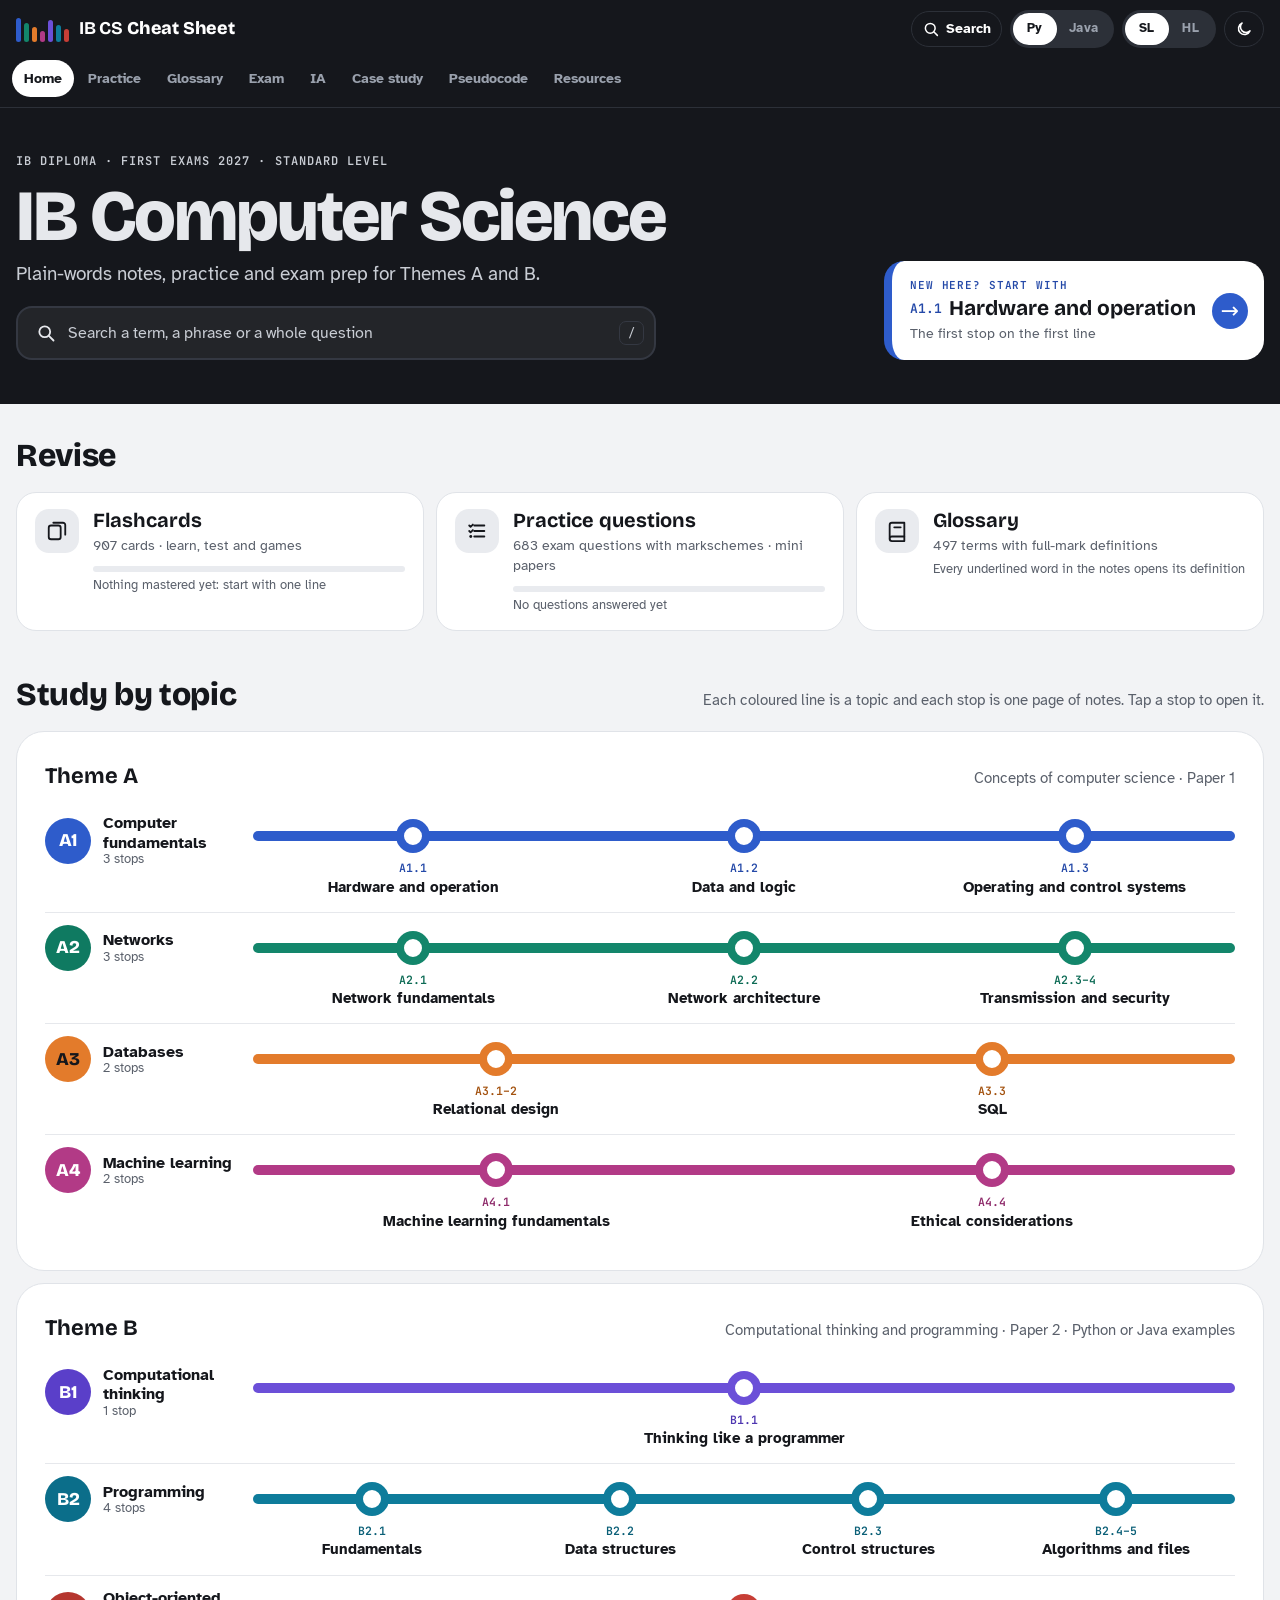
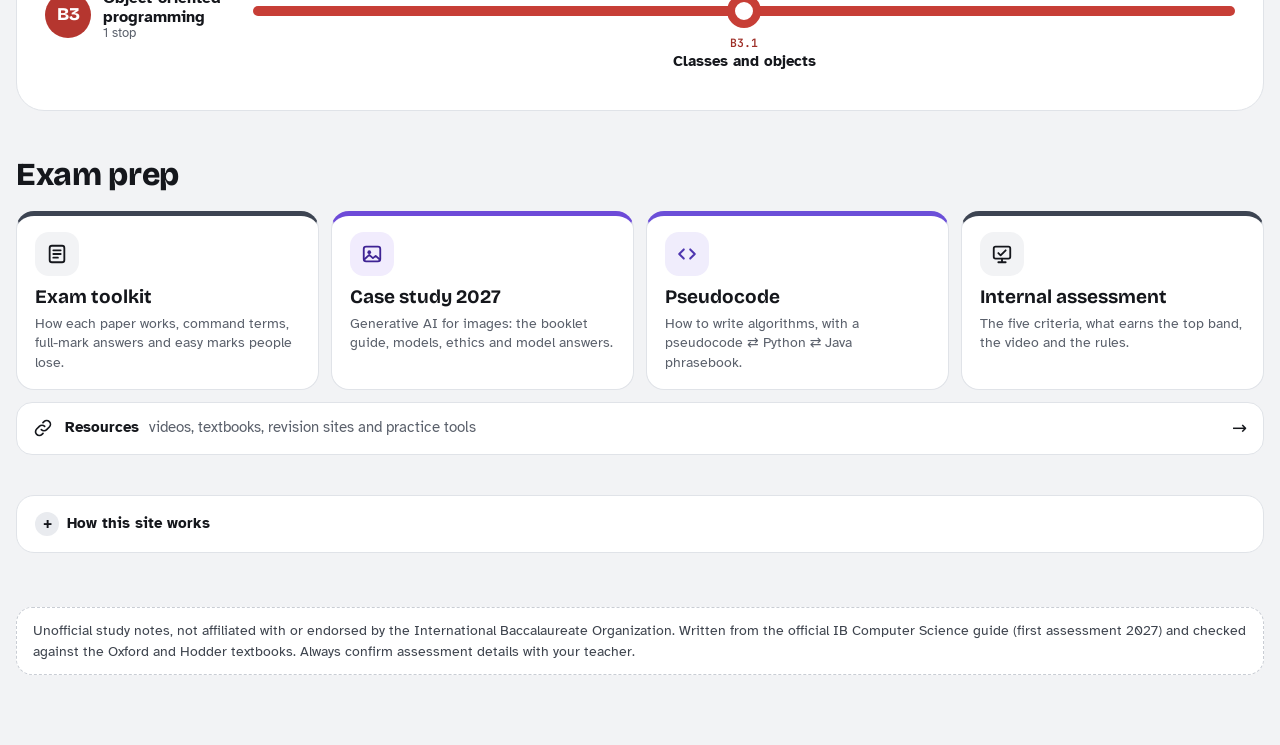
==== commit 3b04e8c8: "Practice: 166 new Paper 2 exam-style questions across B1 to B4, with example code in Python and Java" ====
--- a/index.html
+++ b/index.html
@@ -3,7 +3,7 @@
 <meta name="description" content="Free IB Diploma Computer Science notes for the 2027 syllabus, SL and HL: every topic in plain words with diagrams, a glossary of definitions, flashcards, exam-style practice questions, Python and Java code, pseudocode help and the 2027 case study.">
 <link rel="preconnect" href="https://fonts.googleapis.com"><link rel="preconnect" href="https://fonts.gstatic.com" crossorigin>
 <link rel="preload" as="style" href="https://fonts.googleapis.com/css2?family=Atkinson+Hyperlegible:ital,wght@0,400;0,700;1,400&family=Bricolage+Grotesque:opsz,wght@12..96,500;12..96,700;12..96,800&family=JetBrains+Mono:wght@400;600&display=swap" onload="this.onload=null;this.rel='stylesheet'"><noscript><link rel="stylesheet" href="https://fonts.googleapis.com/css2?family=Atkinson+Hyperlegible:ital,wght@0,400;0,700;1,400&family=Bricolage+Grotesque:opsz,wght@12..96,500;12..96,700;12..96,800&family=JetBrains+Mono:wght@400;600&display=swap"></noscript>
-<link rel="stylesheet" href="assets/css/style.css?v=20261125i"><meta property="og:type" content="website"><meta property="og:title" content="IB Computer Science notes (2027)"><meta property="og:description" content="Free IB Diploma Computer Science notes for the 2027 syllabus, SL and HL: every topic in plain words with diagrams, a glossary of definitions, flashcards, exam-style practice questions, Python and Java code, pseudocode help and the 2027 case study."><meta name="theme-color" content="#15171C"><link rel="icon" href="favicon.svg" type="image/svg+xml"><link rel="canonical" href="https://d1v4nchik.github.io/dpcomputerscience27/"><meta property="og:url" content="https://d1v4nchik.github.io/dpcomputerscience27/"><meta property="og:image" content="https://d1v4nchik.github.io/dpcomputerscience27/assets/img/social-preview.png"><meta property="og:image:width" content="1280"><meta property="og:image:height" content="640"><meta property="og:image:alt" content="IB Computer Science notes: home page with the topic line map"><meta name="twitter:card" content="summary_large_image"><script>window.CS_STATIC=1</script></head><body><noscript><div style="padding:16px;font-family:sans-serif">Please turn on JavaScript to use these notes.</div></noscript>
+<link rel="stylesheet" href="assets/css/style.css?v=20261126a"><meta property="og:type" content="website"><meta property="og:title" content="IB Computer Science notes (2027)"><meta property="og:description" content="Free IB Diploma Computer Science notes for the 2027 syllabus, SL and HL: every topic in plain words with diagrams, a glossary of definitions, flashcards, exam-style practice questions, Python and Java code, pseudocode help and the 2027 case study."><meta name="theme-color" content="#15171C"><link rel="icon" href="favicon.svg" type="image/svg+xml"><link rel="canonical" href="https://d1v4nchik.github.io/dpcomputerscience27/"><meta property="og:url" content="https://d1v4nchik.github.io/dpcomputerscience27/"><meta property="og:image" content="https://d1v4nchik.github.io/dpcomputerscience27/assets/img/social-preview.png"><meta property="og:image:width" content="1280"><meta property="og:image:height" content="640"><meta property="og:image:alt" content="IB Computer Science notes: home page with the topic line map"><meta name="twitter:card" content="summary_large_image"><script>window.CS_STATIC=1</script></head><body><noscript><div style="padding:16px;font-family:sans-serif">Please turn on JavaScript to use these notes.</div></noscript>
 <div class="topbar" id="topbar">
   <div class="tb-in">
     <a class="brand" href="#map" aria-label="IB CS Cheat Sheet: line map">
@@ -82,9 +82,9 @@
 </div>
 
 
-<script src="assets/js/data.js?v=20261126a"></script>
-<script src="assets/js/syllabus.js?v=20261125i"></script>
-<script src="assets/js/specimen.js?v=20261125i"></script>
-<script src="assets/js/app.js?v=20261125i"></script>
-<script src="assets/js/specview.js?v=20261125i"></script>
+<script src="assets/js/data.js?v=20261126b"></script>
+<script src="assets/js/syllabus.js?v=20261126a"></script>
+<script src="assets/js/specimen.js?v=20261126a"></script>
+<script src="assets/js/app.js?v=20261126a"></script>
+<script src="assets/js/specview.js?v=20261126a"></script>
 </body></html>
--- a/assets/css/style.css
+++ b/assets/css/style.css
@@ -1502,3 +1502,13 @@
 @media (min-width:1000px){.pxv .fcl-side{position:static;max-height:none;overflow:visible;padding:0}}
 @media (max-width:999px){.pq-grp{padding:12px 14px 4px;border-radius:16px;border-left-width:5px}}
 @media (max-width:560px){.studybar{min-height:44px}.studybar .px-tabs button{font-size:15px;padding:10px 4px 9px}}
+
+/* Flashcard focus: picking a study mode clears everything else away until you press Back (or Esc) */
+#view-flashcards.fc-focus .vhead,#view-flashcards.fc-focus .studybar,#view-flashcards.fc-focus .fcl-side,#view-flashcards.fc-focus .pmh{display:none!important}
+#view-flashcards.fc-focus .fcl{display:block!important}
+#view-flashcards.fc-focus .vbody.pxv{max-width:980px;padding-top:8px}
+#view-flashcards.fc-focus #fc-focusbar{display:flex!important}
+#view-flashcards.fc-focus #fc-focusbar .fb-back{display:inline-flex!important}
+#view-flashcards.fc-focus #fc-stage{animation:fcin .18s ease-out}
+@keyframes fcin{from{opacity:0;transform:translateY(6px)}to{opacity:1;transform:none}}
+@media (prefers-reduced-motion:reduce){#view-flashcards.fc-focus #fc-stage{animation:none}}
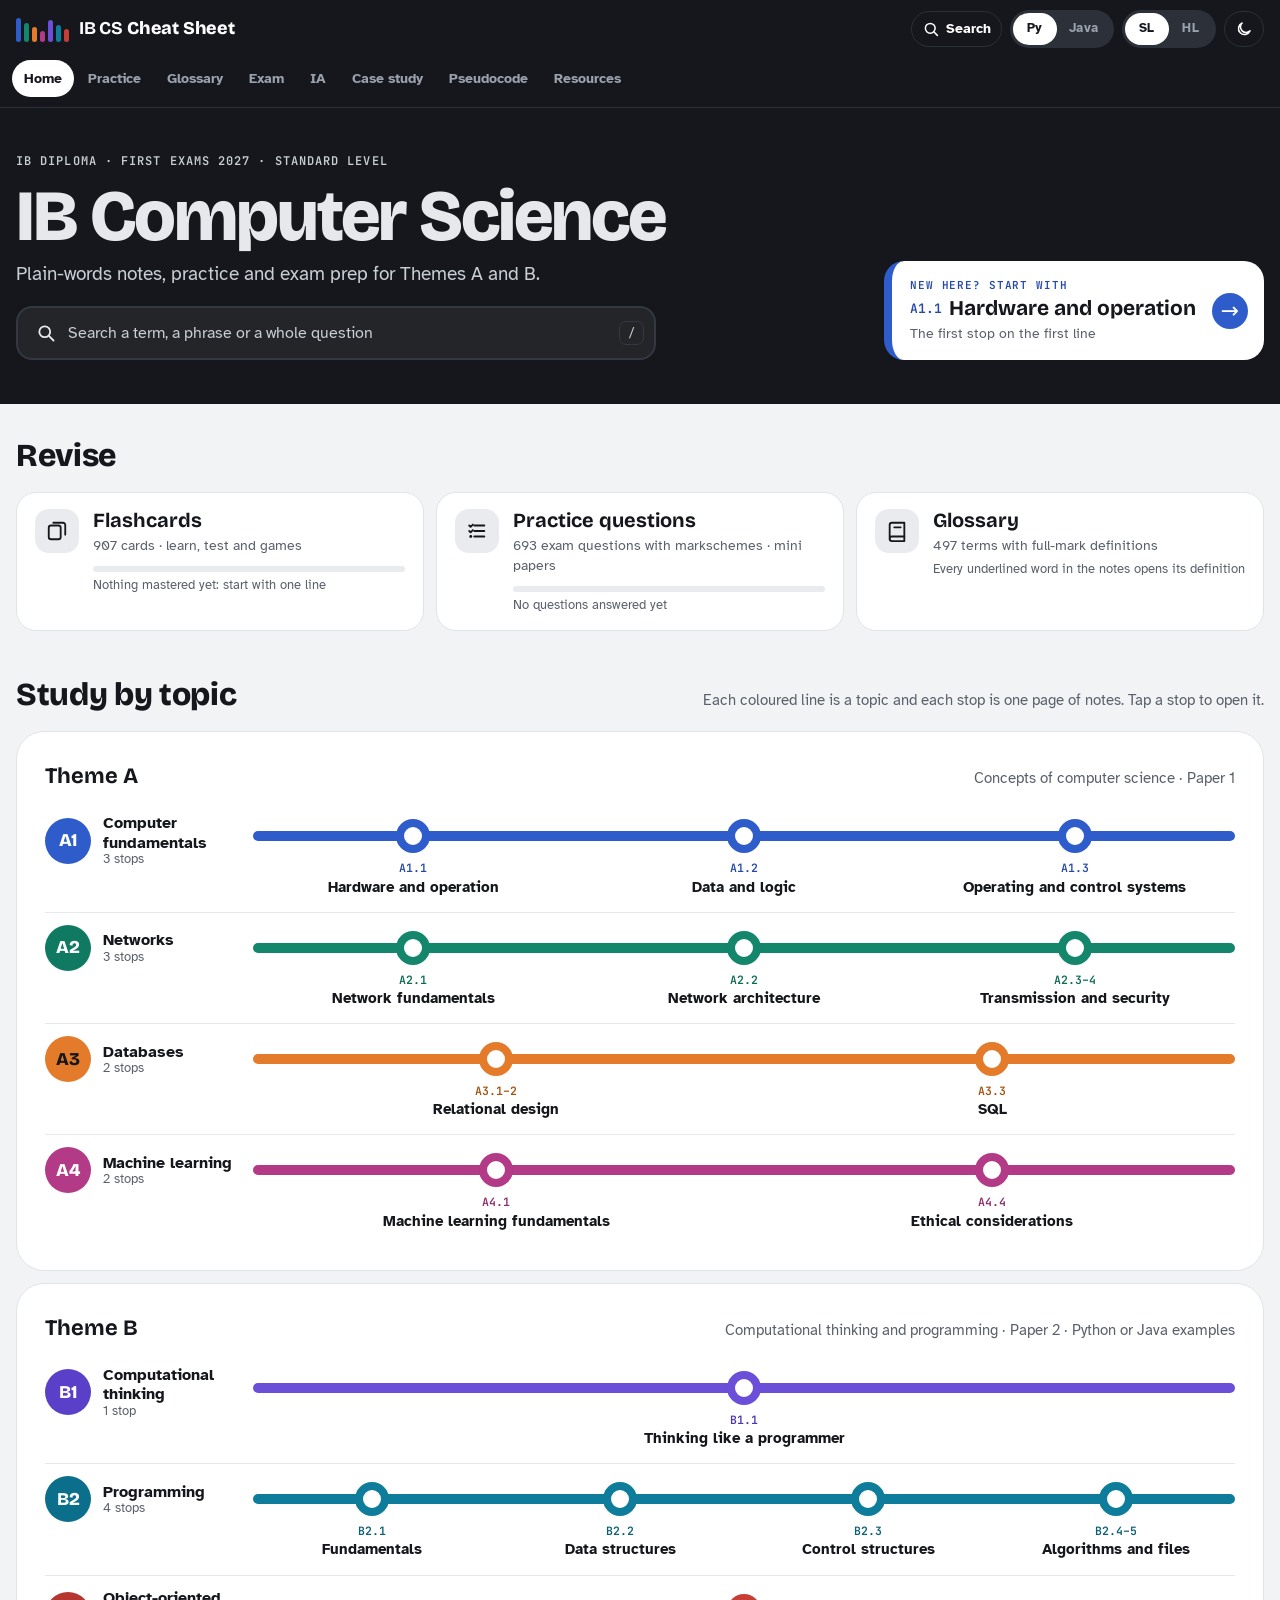
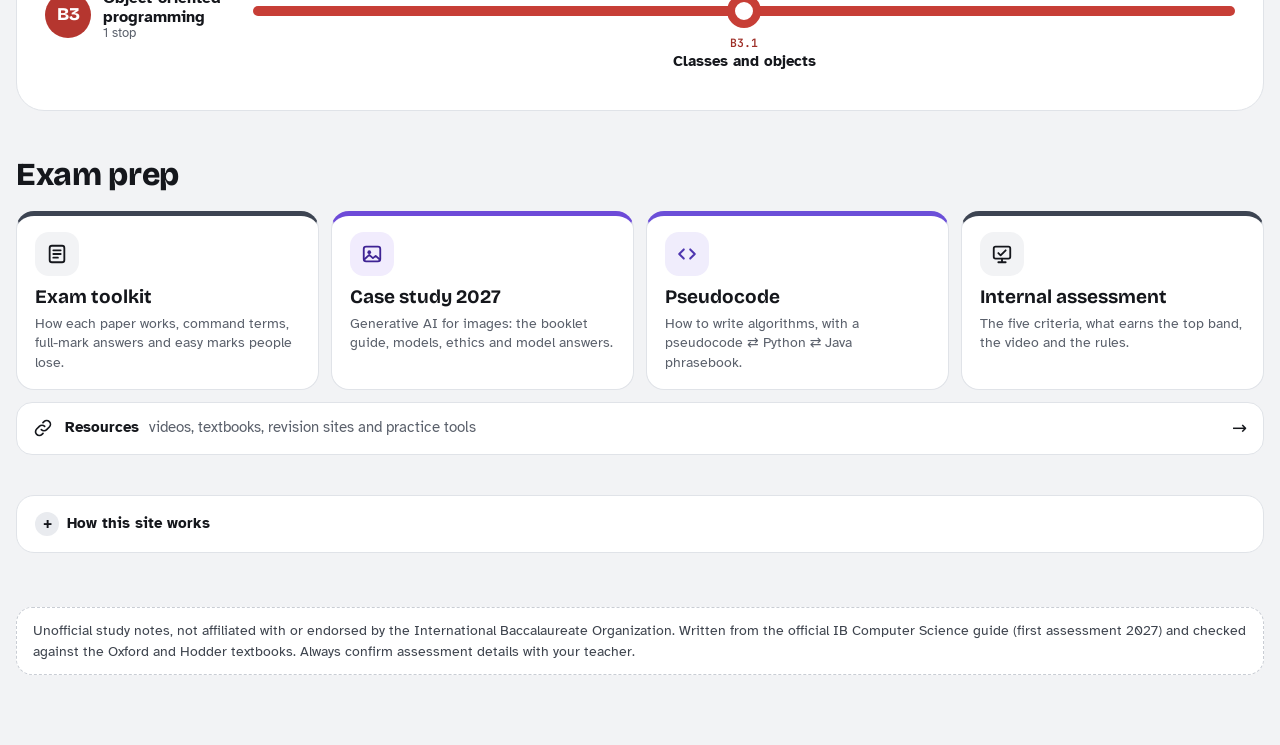
==== commit 14aa4f5e: "Notes: fill gaps found in a second set of notes (GPGPU, key management and PKI, ERD attribute types " ====
--- a/index.html
+++ b/index.html
@@ -3,7 +3,7 @@
 <meta name="description" content="Free IB Diploma Computer Science notes for the 2027 syllabus, SL and HL: every topic in plain words with diagrams, a glossary of definitions, flashcards, exam-style practice questions, Python and Java code, pseudocode help and the 2027 case study.">
 <link rel="preconnect" href="https://fonts.googleapis.com"><link rel="preconnect" href="https://fonts.gstatic.com" crossorigin>
 <link rel="preload" as="style" href="https://fonts.googleapis.com/css2?family=Atkinson+Hyperlegible:ital,wght@0,400;0,700;1,400&family=Bricolage+Grotesque:opsz,wght@12..96,500;12..96,700;12..96,800&family=JetBrains+Mono:wght@400;600&display=swap" onload="this.onload=null;this.rel='stylesheet'"><noscript><link rel="stylesheet" href="https://fonts.googleapis.com/css2?family=Atkinson+Hyperlegible:ital,wght@0,400;0,700;1,400&family=Bricolage+Grotesque:opsz,wght@12..96,500;12..96,700;12..96,800&family=JetBrains+Mono:wght@400;600&display=swap"></noscript>
-<link rel="stylesheet" href="assets/css/style.css?v=20261126a"><meta property="og:type" content="website"><meta property="og:title" content="IB Computer Science notes (2027)"><meta property="og:description" content="Free IB Diploma Computer Science notes for the 2027 syllabus, SL and HL: every topic in plain words with diagrams, a glossary of definitions, flashcards, exam-style practice questions, Python and Java code, pseudocode help and the 2027 case study."><meta name="theme-color" content="#15171C"><link rel="icon" href="favicon.svg" type="image/svg+xml"><link rel="canonical" href="https://d1v4nchik.github.io/dpcomputerscience27/"><meta property="og:url" content="https://d1v4nchik.github.io/dpcomputerscience27/"><meta property="og:image" content="https://d1v4nchik.github.io/dpcomputerscience27/assets/img/social-preview.png"><meta property="og:image:width" content="1280"><meta property="og:image:height" content="640"><meta property="og:image:alt" content="IB Computer Science notes: home page with the topic line map"><meta name="twitter:card" content="summary_large_image"><script>window.CS_STATIC=1</script></head><body><noscript><div style="padding:16px;font-family:sans-serif">Please turn on JavaScript to use these notes.</div></noscript>
+<link rel="stylesheet" href="assets/css/style.css?v=20261126d"><meta property="og:type" content="website"><meta property="og:title" content="IB Computer Science notes (2027)"><meta property="og:description" content="Free IB Diploma Computer Science notes for the 2027 syllabus, SL and HL: every topic in plain words with diagrams, a glossary of definitions, flashcards, exam-style practice questions, Python and Java code, pseudocode help and the 2027 case study."><meta name="theme-color" content="#15171C"><link rel="icon" href="favicon.svg" type="image/svg+xml"><link rel="canonical" href="https://d1v4nchik.github.io/dpcomputerscience27/"><meta property="og:url" content="https://d1v4nchik.github.io/dpcomputerscience27/"><meta property="og:image" content="https://d1v4nchik.github.io/dpcomputerscience27/assets/img/social-preview.png"><meta property="og:image:width" content="1280"><meta property="og:image:height" content="640"><meta property="og:image:alt" content="IB Computer Science notes: home page with the topic line map"><meta name="twitter:card" content="summary_large_image"><script>window.CS_STATIC=1</script></head><body><noscript><div style="padding:16px;font-family:sans-serif">Please turn on JavaScript to use these notes.</div></noscript>
 <div class="topbar" id="topbar">
   <div class="tb-in">
     <a class="brand" href="#map" aria-label="IB CS Cheat Sheet: line map">
@@ -82,9 +82,9 @@
 </div>
 
 
-<script src="assets/js/data.js?v=20261126b"></script>
-<script src="assets/js/syllabus.js?v=20261126a"></script>
-<script src="assets/js/specimen.js?v=20261126a"></script>
-<script src="assets/js/app.js?v=20261126a"></script>
-<script src="assets/js/specview.js?v=20261126a"></script>
+<script src="assets/js/data.js?v=20261126d"></script>
+<script src="assets/js/syllabus.js?v=20261126d"></script>
+<script src="assets/js/specimen.js?v=20261126d"></script>
+<script src="assets/js/app.js?v=20261126d"></script>
+<script src="assets/js/specview.js?v=20261126d"></script>
 </body></html>
--- a/assets/css/style.css
+++ b/assets/css/style.css
@@ -1512,3 +1512,14 @@
 #view-flashcards.fc-focus #fc-stage{animation:fcin .18s ease-out}
 @keyframes fcin{from{opacity:0;transform:translateY(6px)}to{opacity:1;transform:none}}
 @media (prefers-reduced-motion:reduce){#view-flashcards.fc-focus #fc-stage{animation:none}}
+.pf-seg{display:flex;gap:2px;padding:3px;border-radius:12px;background:color-mix(in srgb,var(--ink) 7%,var(--card))}
+.pf-seg button{flex:1 1 auto;font:inherit;font-size:13.5px;font-weight:700;border:0;border-radius:9px;padding:8px 8px;background:none;color:var(--muted);cursor:pointer;white-space:nowrap}
+.pf-seg button:hover{color:var(--ink)}
+.pf-seg button[aria-pressed="true"]{background:var(--card);color:var(--ink);box-shadow:0 1px 3px rgba(0,0,0,.12)}
+:root[data-theme="dark"] .pf-seg button[aria-pressed="true"]{background:var(--ink);color:var(--bg)}
+@media (prefers-color-scheme:dark){:root:not([data-theme="light"]) .pf-seg button[aria-pressed="true"]{background:var(--ink);color:var(--bg)}}
+/* primary buttons inside Practice use ink (these views have no line colour of their own) */
+:is(#view-practice,#view-flashcards,#view-specimen) .pill.pri{background:var(--ink);border-color:var(--ink);color:var(--bg)}
+:is(#view-practice,#view-flashcards,#view-specimen) .pill.pri:disabled{opacity:.4;cursor:not-allowed}
+.px-len .wdir{cursor:pointer}
+.px-len .wdir:hover{border-color:var(--ink)}
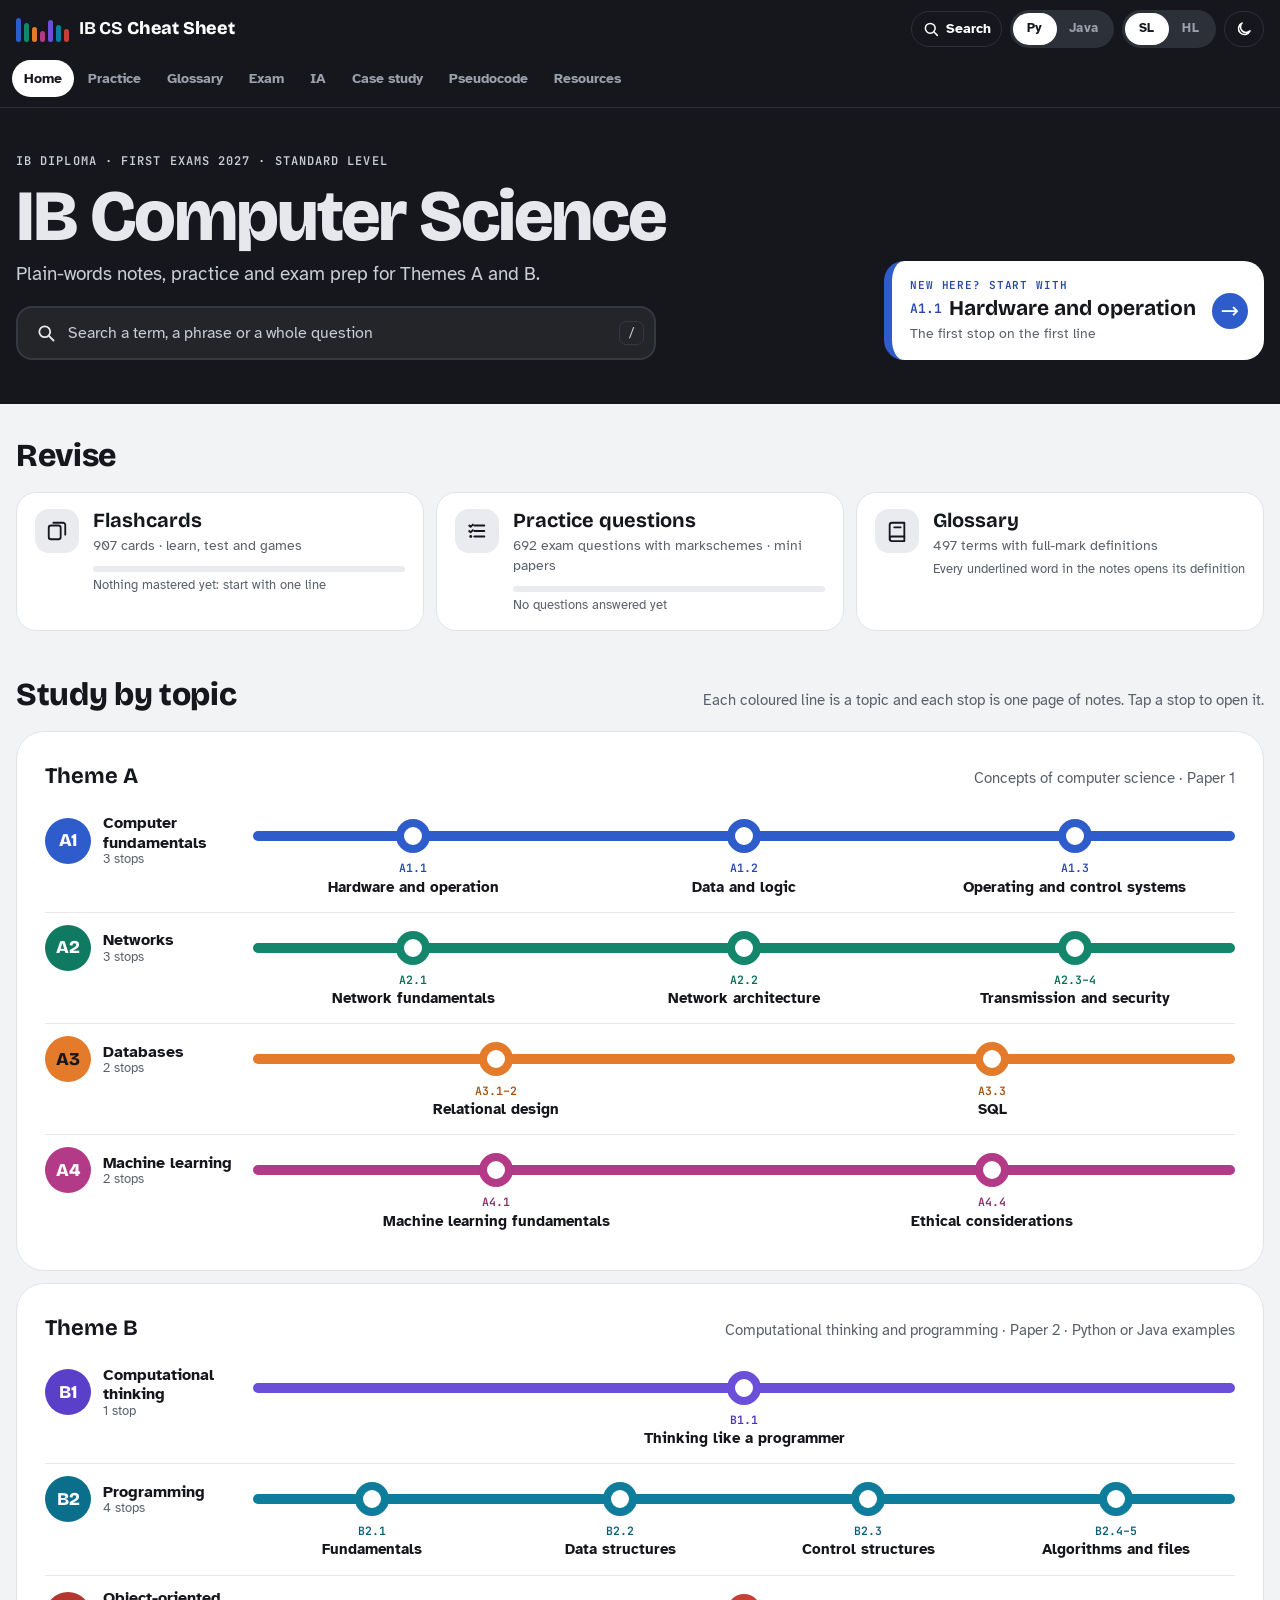
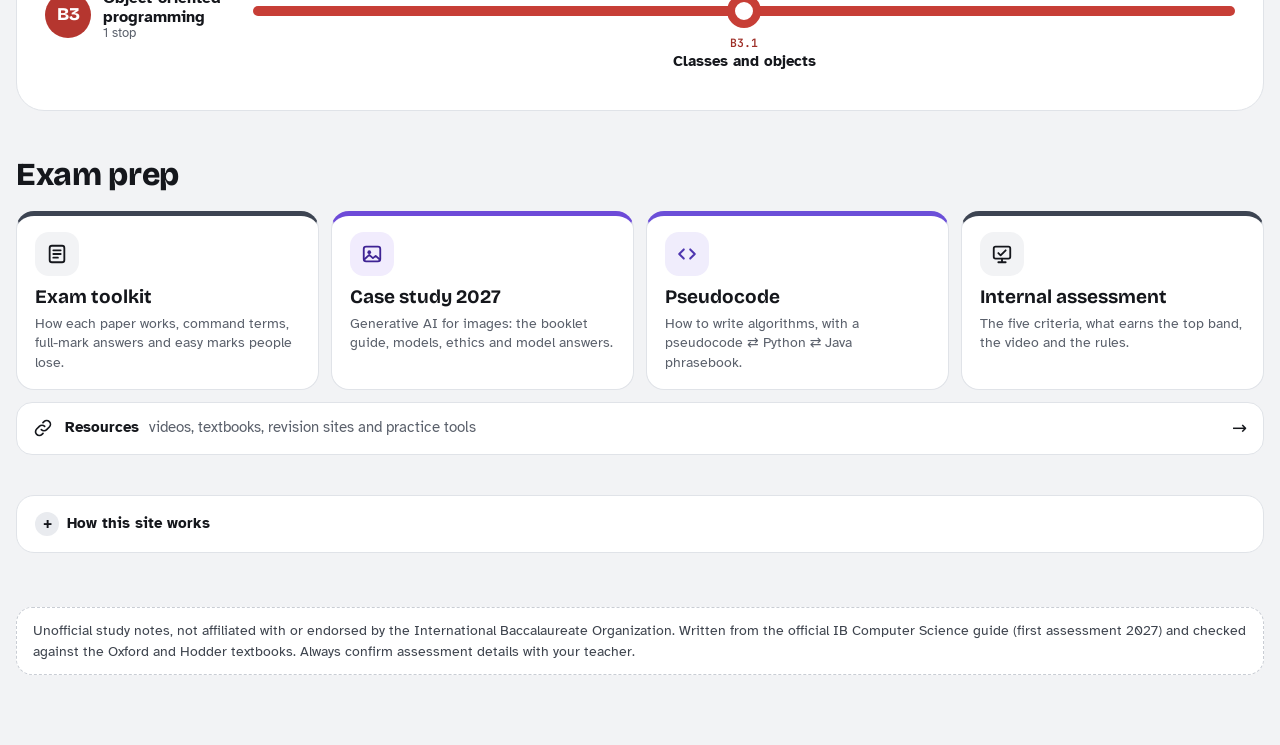
==== commit 61ee97b5: "Notes: check the new sections against the 2027 guide; mark extra background as outside the guide (at" ====
--- a/index.html
+++ b/index.html
@@ -3,7 +3,7 @@
 <meta name="description" content="Free IB Diploma Computer Science notes for the 2027 syllabus, SL and HL: every topic in plain words with diagrams, a glossary of definitions, flashcards, exam-style practice questions, Python and Java code, pseudocode help and the 2027 case study.">
 <link rel="preconnect" href="https://fonts.googleapis.com"><link rel="preconnect" href="https://fonts.gstatic.com" crossorigin>
 <link rel="preload" as="style" href="https://fonts.googleapis.com/css2?family=Atkinson+Hyperlegible:ital,wght@0,400;0,700;1,400&family=Bricolage+Grotesque:opsz,wght@12..96,500;12..96,700;12..96,800&family=JetBrains+Mono:wght@400;600&display=swap" onload="this.onload=null;this.rel='stylesheet'"><noscript><link rel="stylesheet" href="https://fonts.googleapis.com/css2?family=Atkinson+Hyperlegible:ital,wght@0,400;0,700;1,400&family=Bricolage+Grotesque:opsz,wght@12..96,500;12..96,700;12..96,800&family=JetBrains+Mono:wght@400;600&display=swap"></noscript>
-<link rel="stylesheet" href="assets/css/style.css?v=20261126d"><meta property="og:type" content="website"><meta property="og:title" content="IB Computer Science notes (2027)"><meta property="og:description" content="Free IB Diploma Computer Science notes for the 2027 syllabus, SL and HL: every topic in plain words with diagrams, a glossary of definitions, flashcards, exam-style practice questions, Python and Java code, pseudocode help and the 2027 case study."><meta name="theme-color" content="#15171C"><link rel="icon" href="favicon.svg" type="image/svg+xml"><link rel="canonical" href="https://d1v4nchik.github.io/dpcomputerscience27/"><meta property="og:url" content="https://d1v4nchik.github.io/dpcomputerscience27/"><meta property="og:image" content="https://d1v4nchik.github.io/dpcomputerscience27/assets/img/social-preview.png"><meta property="og:image:width" content="1280"><meta property="og:image:height" content="640"><meta property="og:image:alt" content="IB Computer Science notes: home page with the topic line map"><meta name="twitter:card" content="summary_large_image"><script>window.CS_STATIC=1</script></head><body><noscript><div style="padding:16px;font-family:sans-serif">Please turn on JavaScript to use these notes.</div></noscript>
+<link rel="stylesheet" href="assets/css/style.css?v=20261126e"><meta property="og:type" content="website"><meta property="og:title" content="IB Computer Science notes (2027)"><meta property="og:description" content="Free IB Diploma Computer Science notes for the 2027 syllabus, SL and HL: every topic in plain words with diagrams, a glossary of definitions, flashcards, exam-style practice questions, Python and Java code, pseudocode help and the 2027 case study."><meta name="theme-color" content="#15171C"><link rel="icon" href="favicon.svg" type="image/svg+xml"><link rel="canonical" href="https://d1v4nchik.github.io/dpcomputerscience27/"><meta property="og:url" content="https://d1v4nchik.github.io/dpcomputerscience27/"><meta property="og:image" content="https://d1v4nchik.github.io/dpcomputerscience27/assets/img/social-preview.png"><meta property="og:image:width" content="1280"><meta property="og:image:height" content="640"><meta property="og:image:alt" content="IB Computer Science notes: home page with the topic line map"><meta name="twitter:card" content="summary_large_image"><script>window.CS_STATIC=1</script></head><body><noscript><div style="padding:16px;font-family:sans-serif">Please turn on JavaScript to use these notes.</div></noscript>
 <div class="topbar" id="topbar">
   <div class="tb-in">
     <a class="brand" href="#map" aria-label="IB CS Cheat Sheet: line map">
@@ -82,9 +82,9 @@
 </div>
 
 
-<script src="assets/js/data.js?v=20261126d"></script>
-<script src="assets/js/syllabus.js?v=20261126d"></script>
-<script src="assets/js/specimen.js?v=20261126d"></script>
-<script src="assets/js/app.js?v=20261126d"></script>
-<script src="assets/js/specview.js?v=20261126d"></script>
+<script src="assets/js/data.js?v=20261126e"></script>
+<script src="assets/js/syllabus.js?v=20261126e"></script>
+<script src="assets/js/specimen.js?v=20261126e"></script>
+<script src="assets/js/app.js?v=20261126e"></script>
+<script src="assets/js/specview.js?v=20261126e"></script>
 </body></html>
